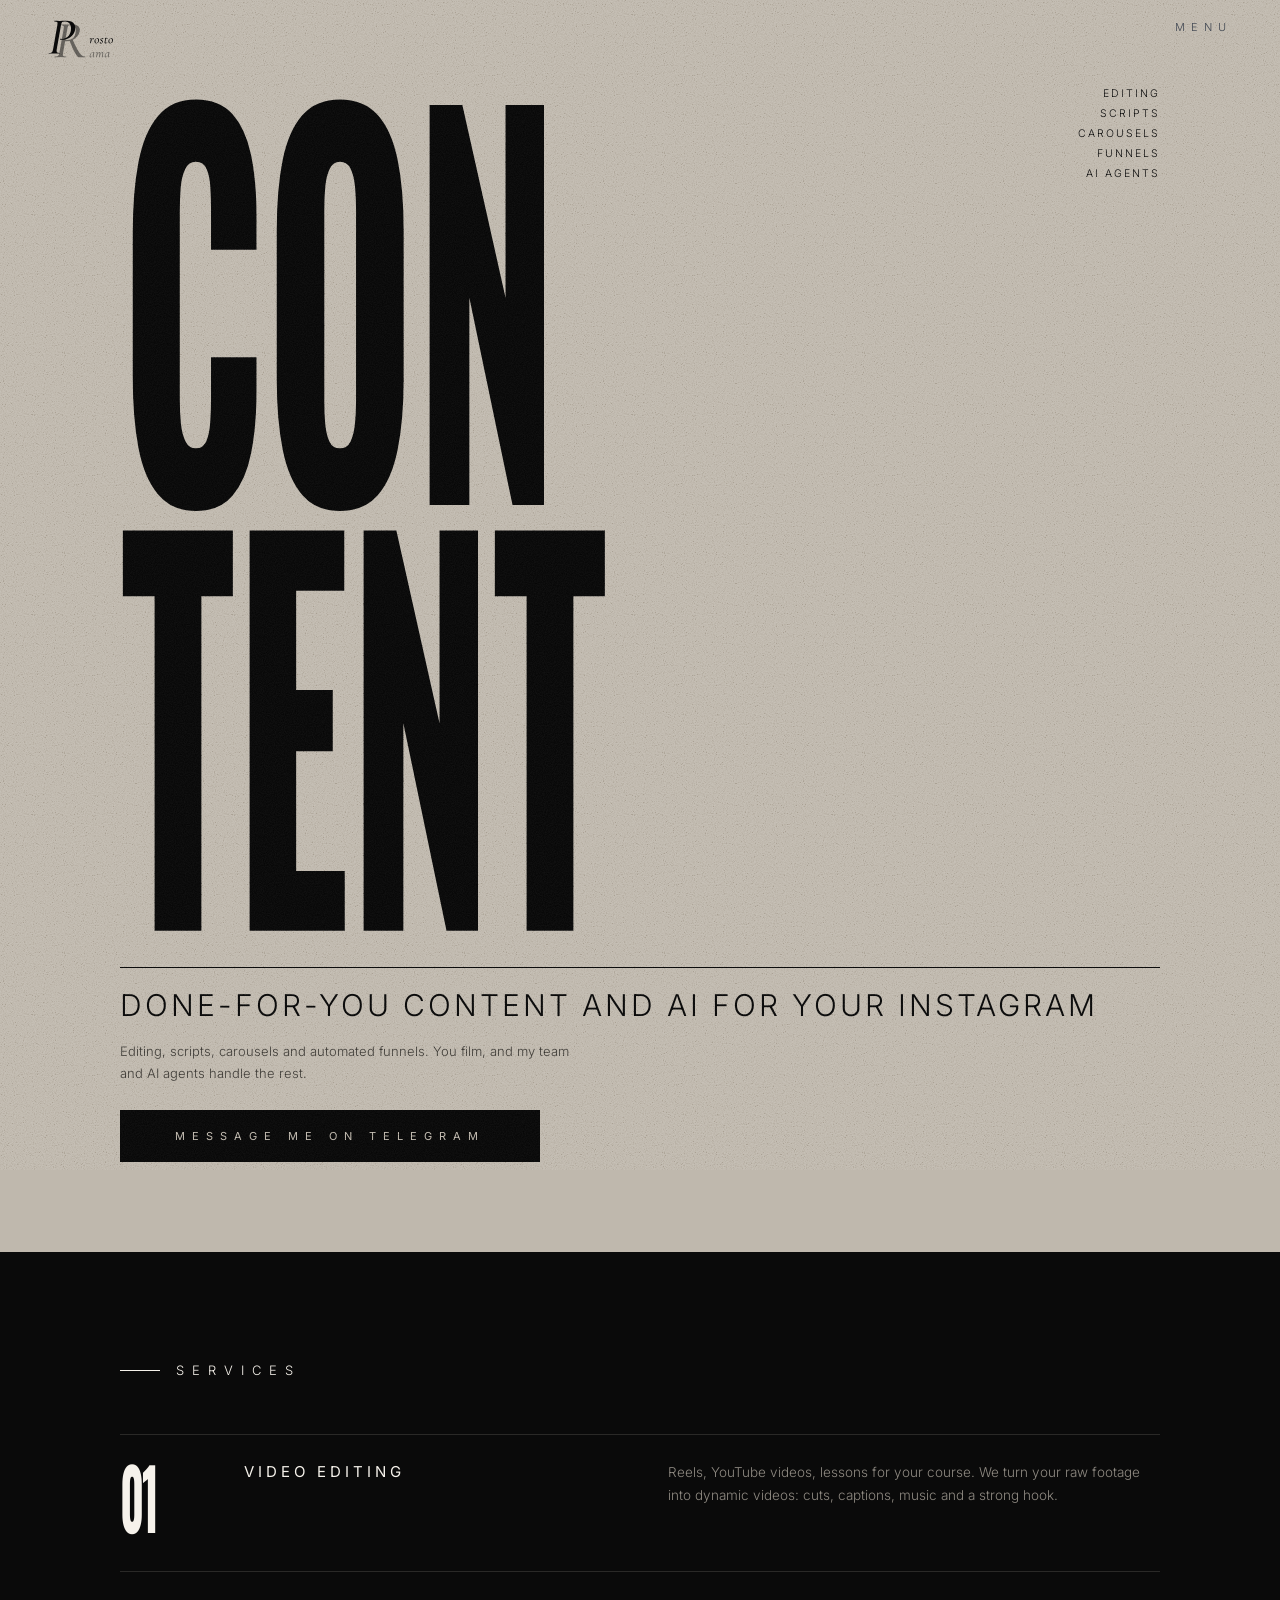
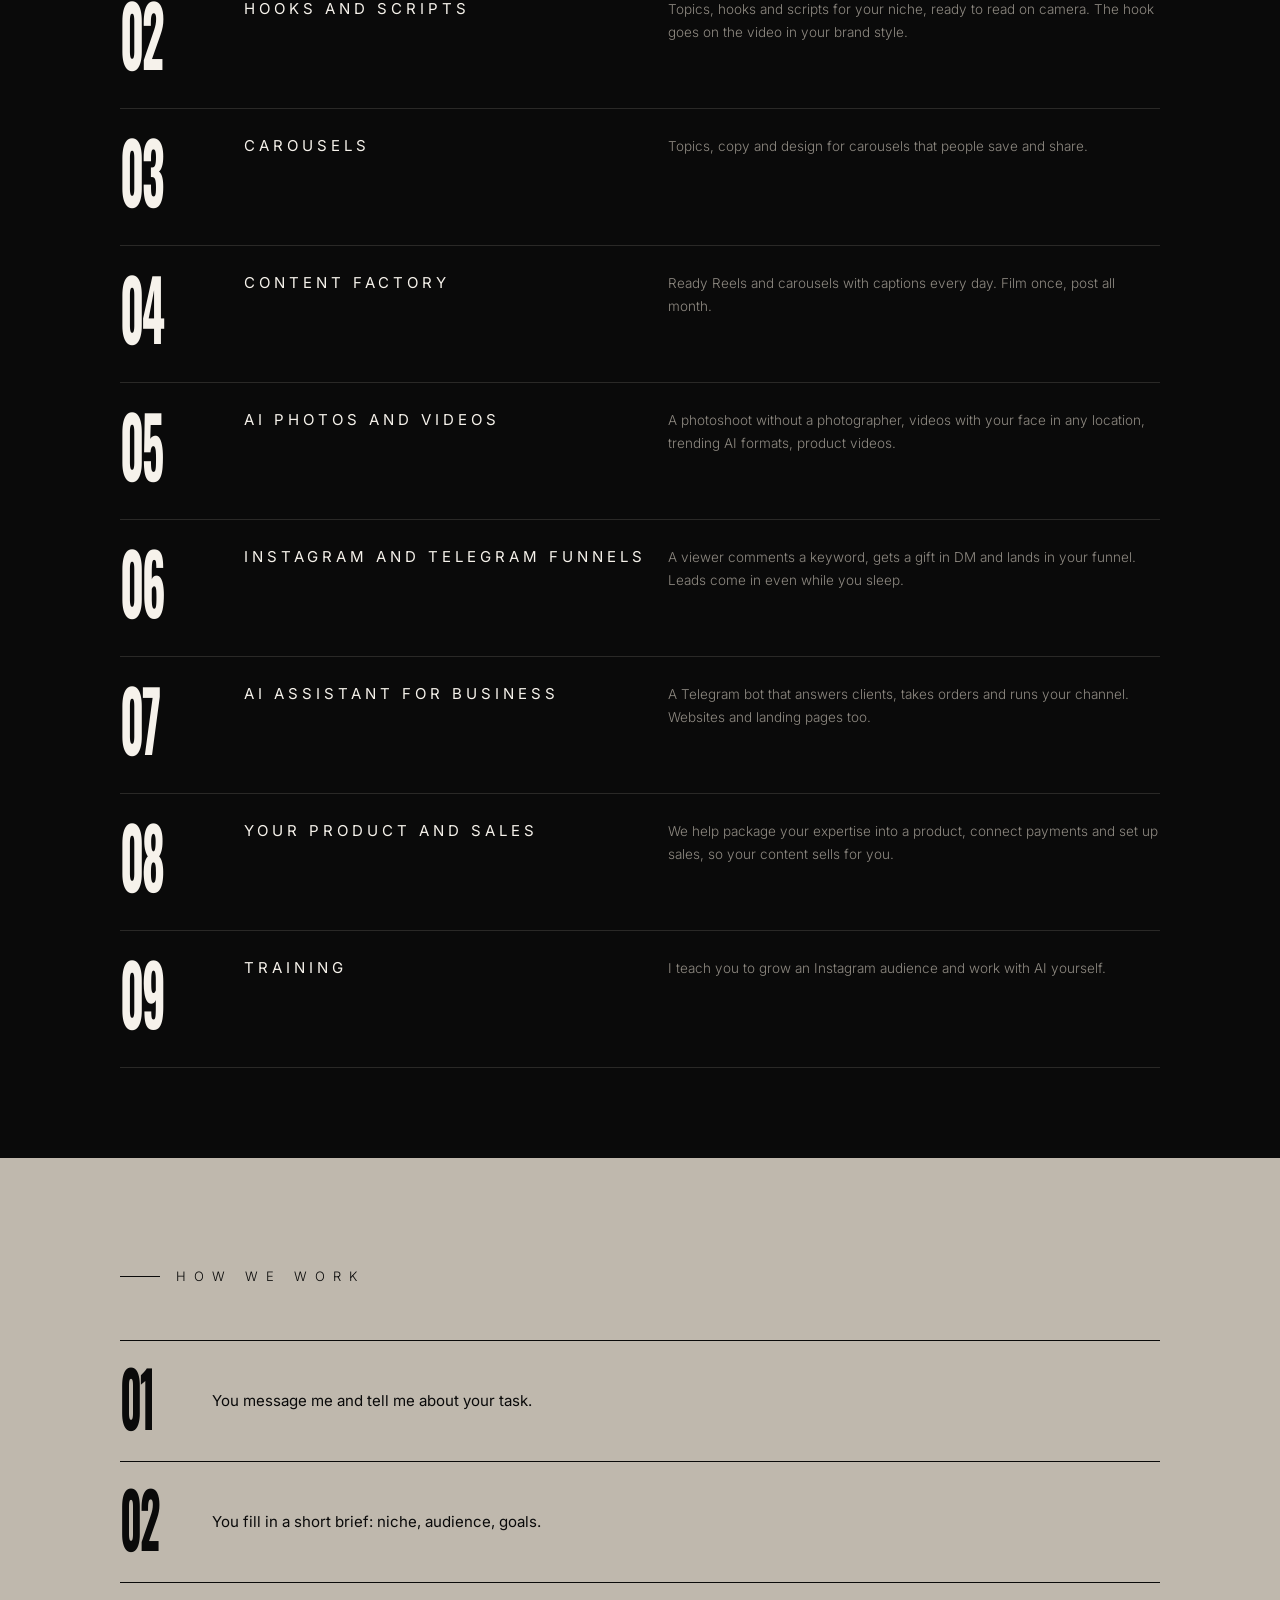
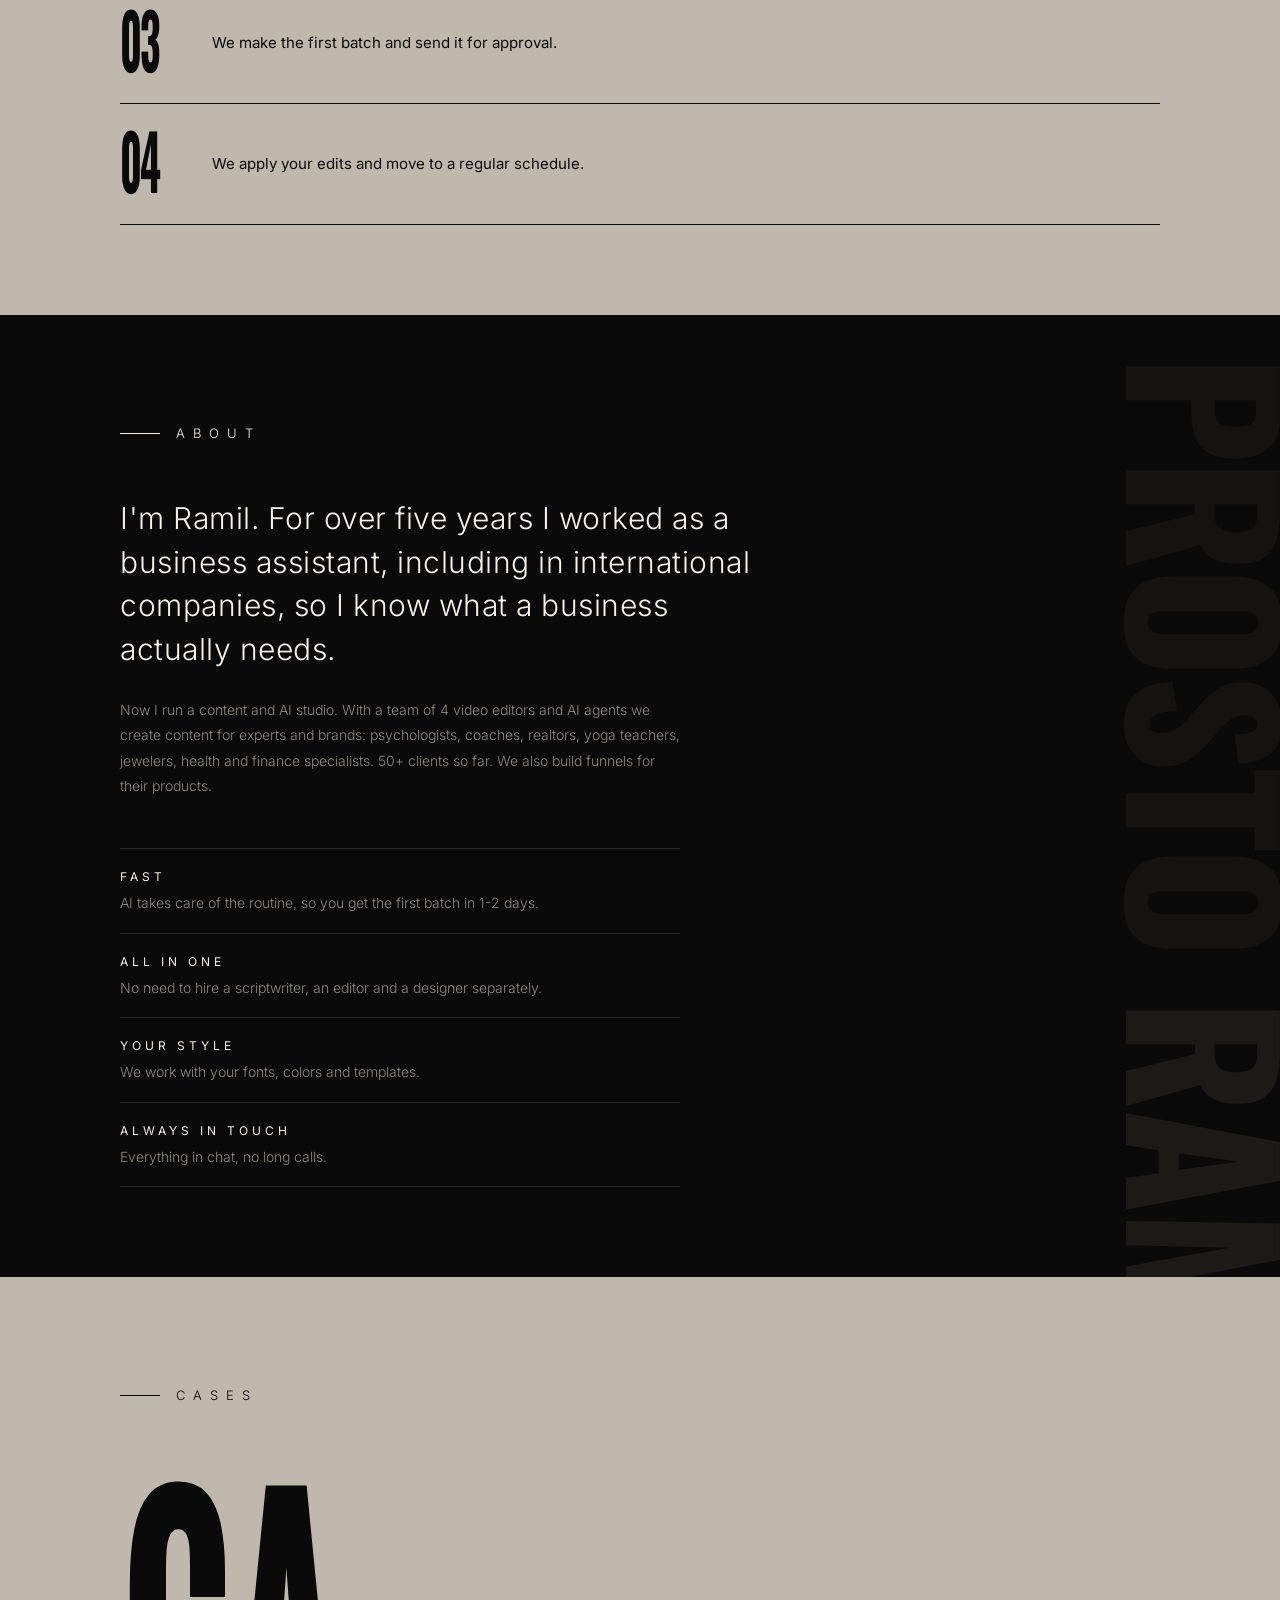
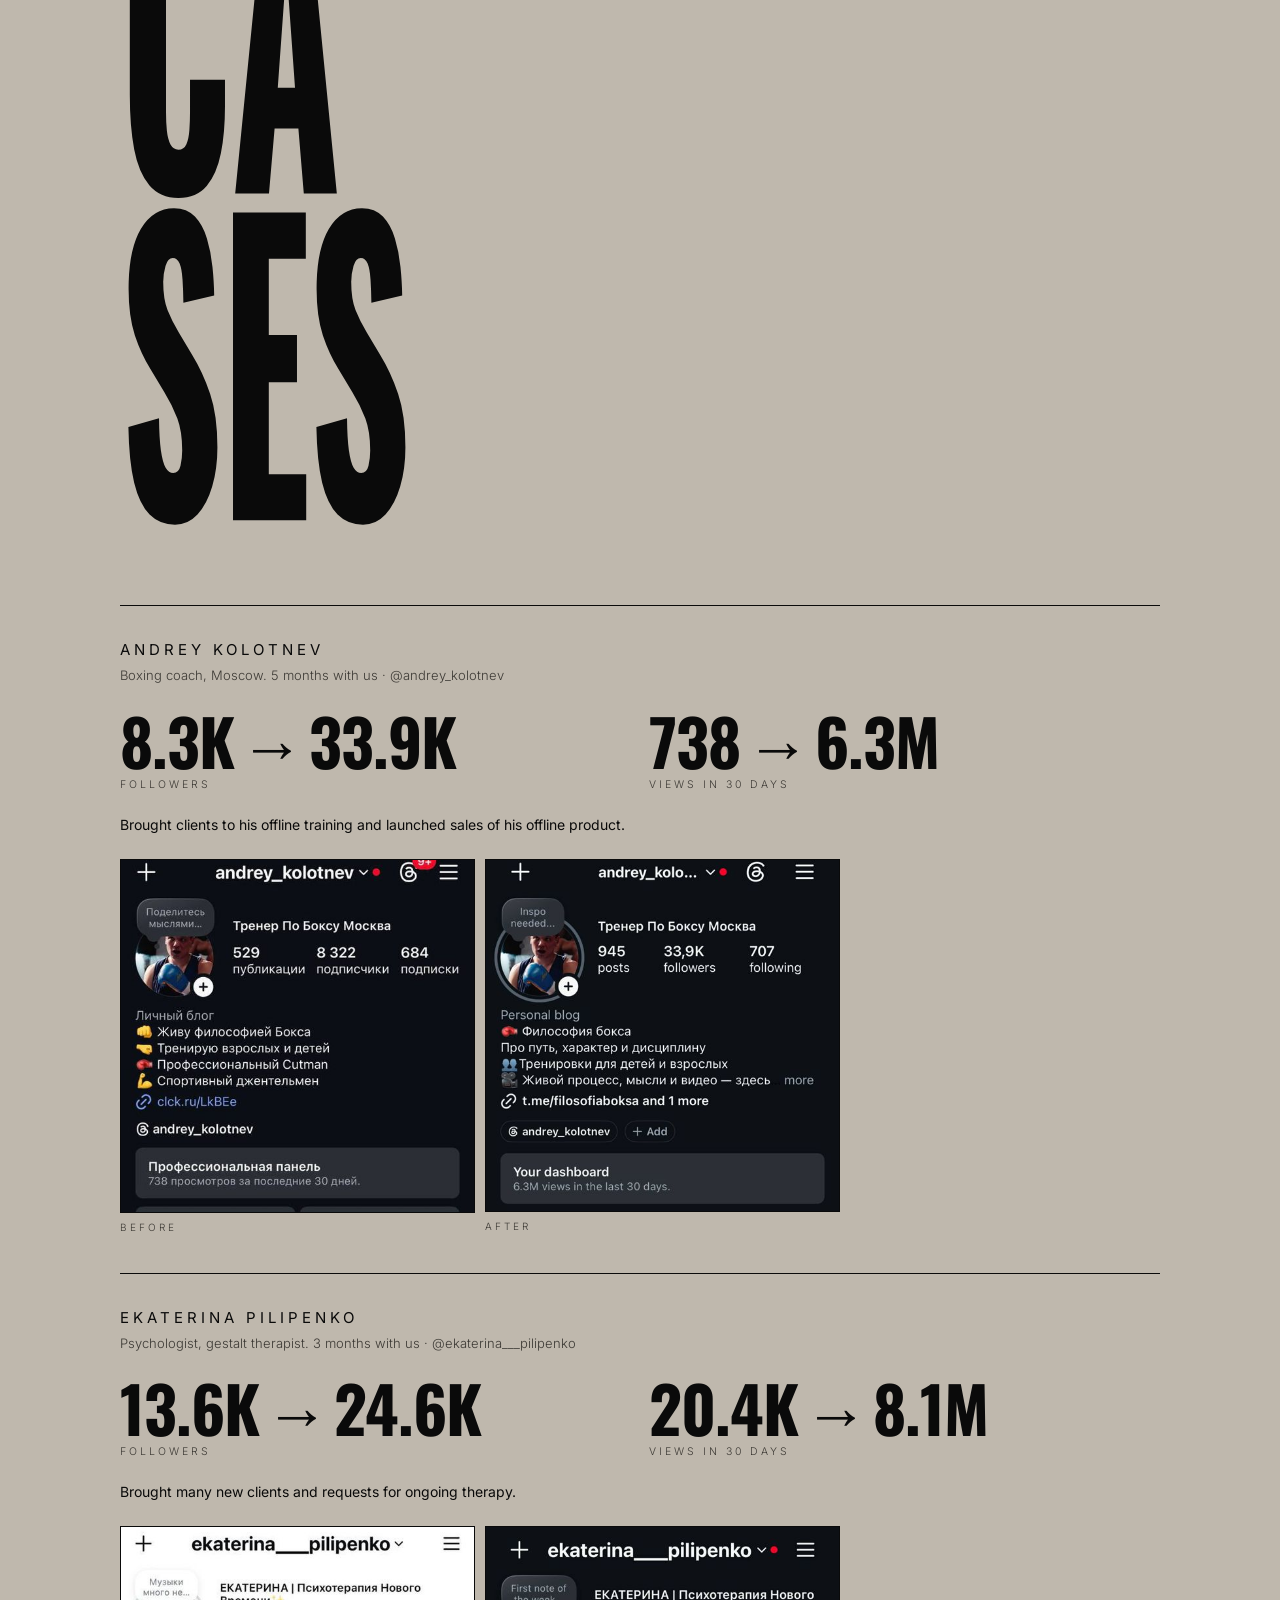
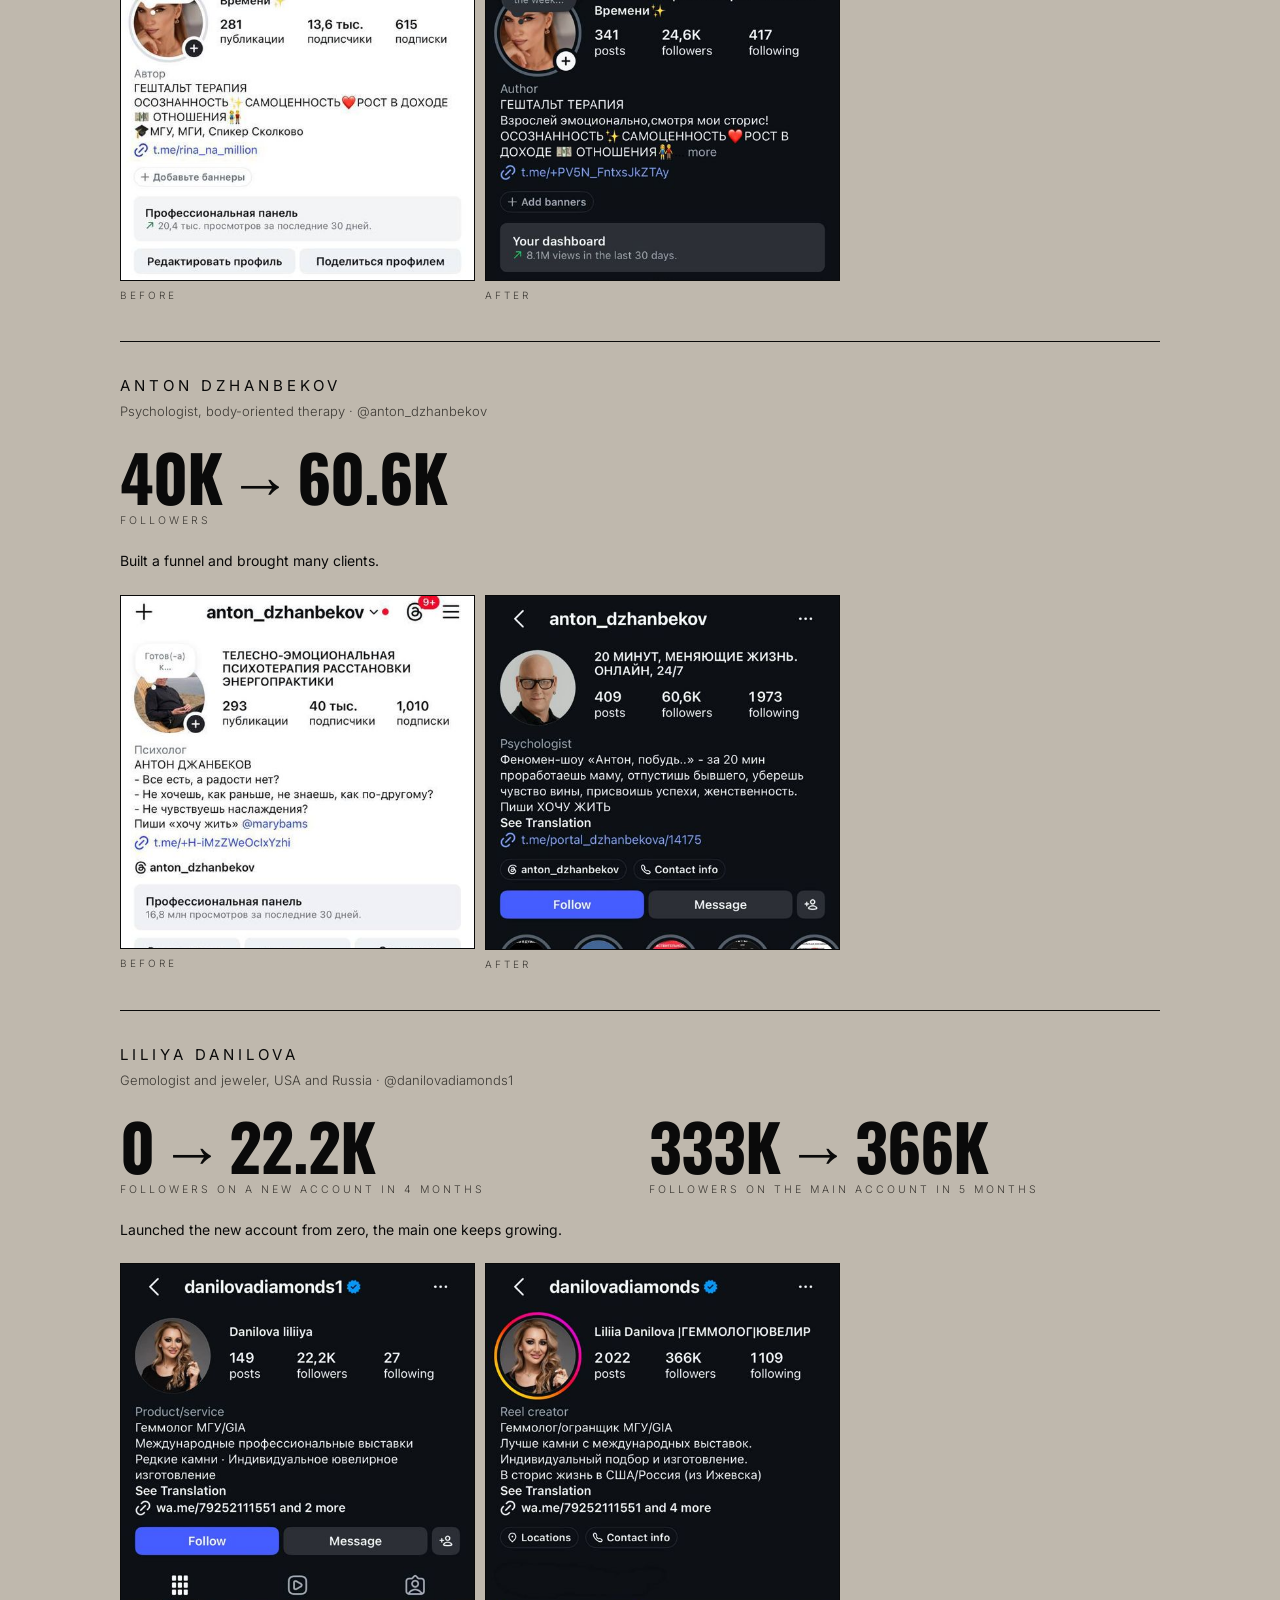
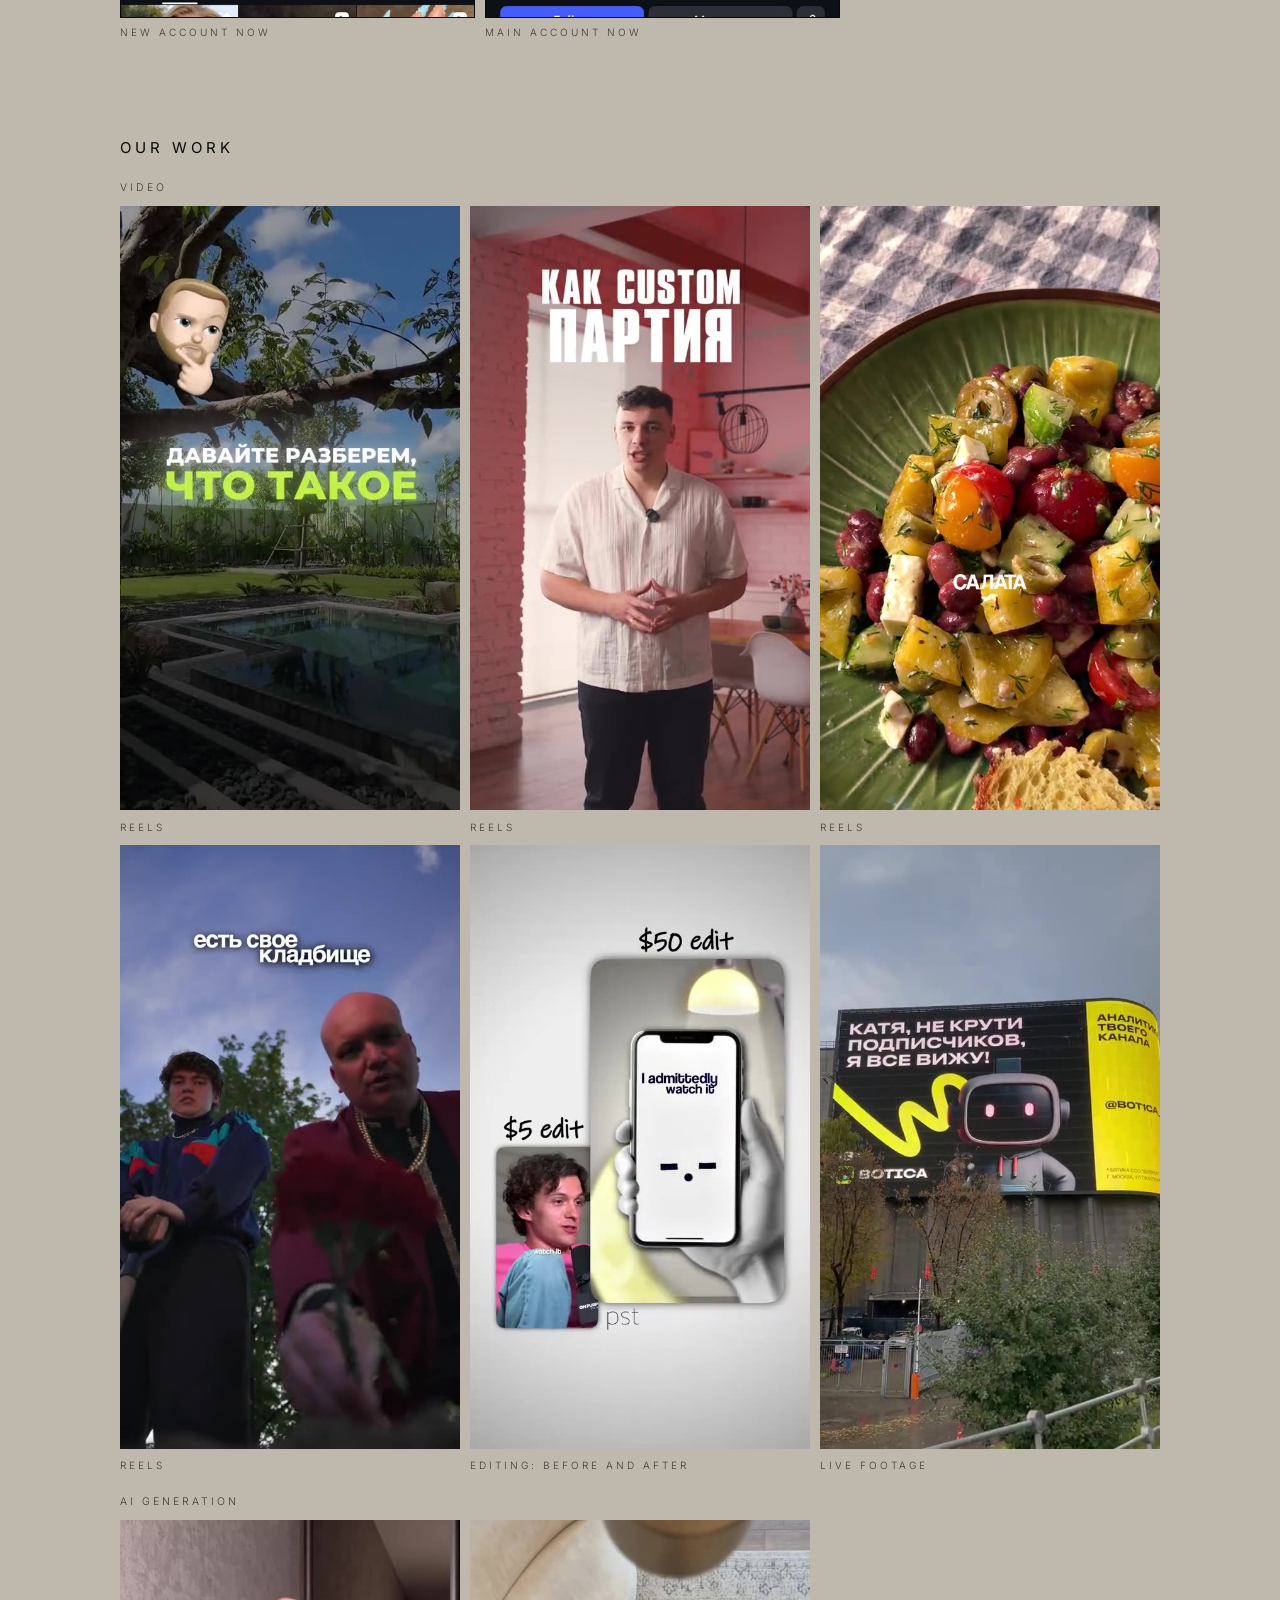
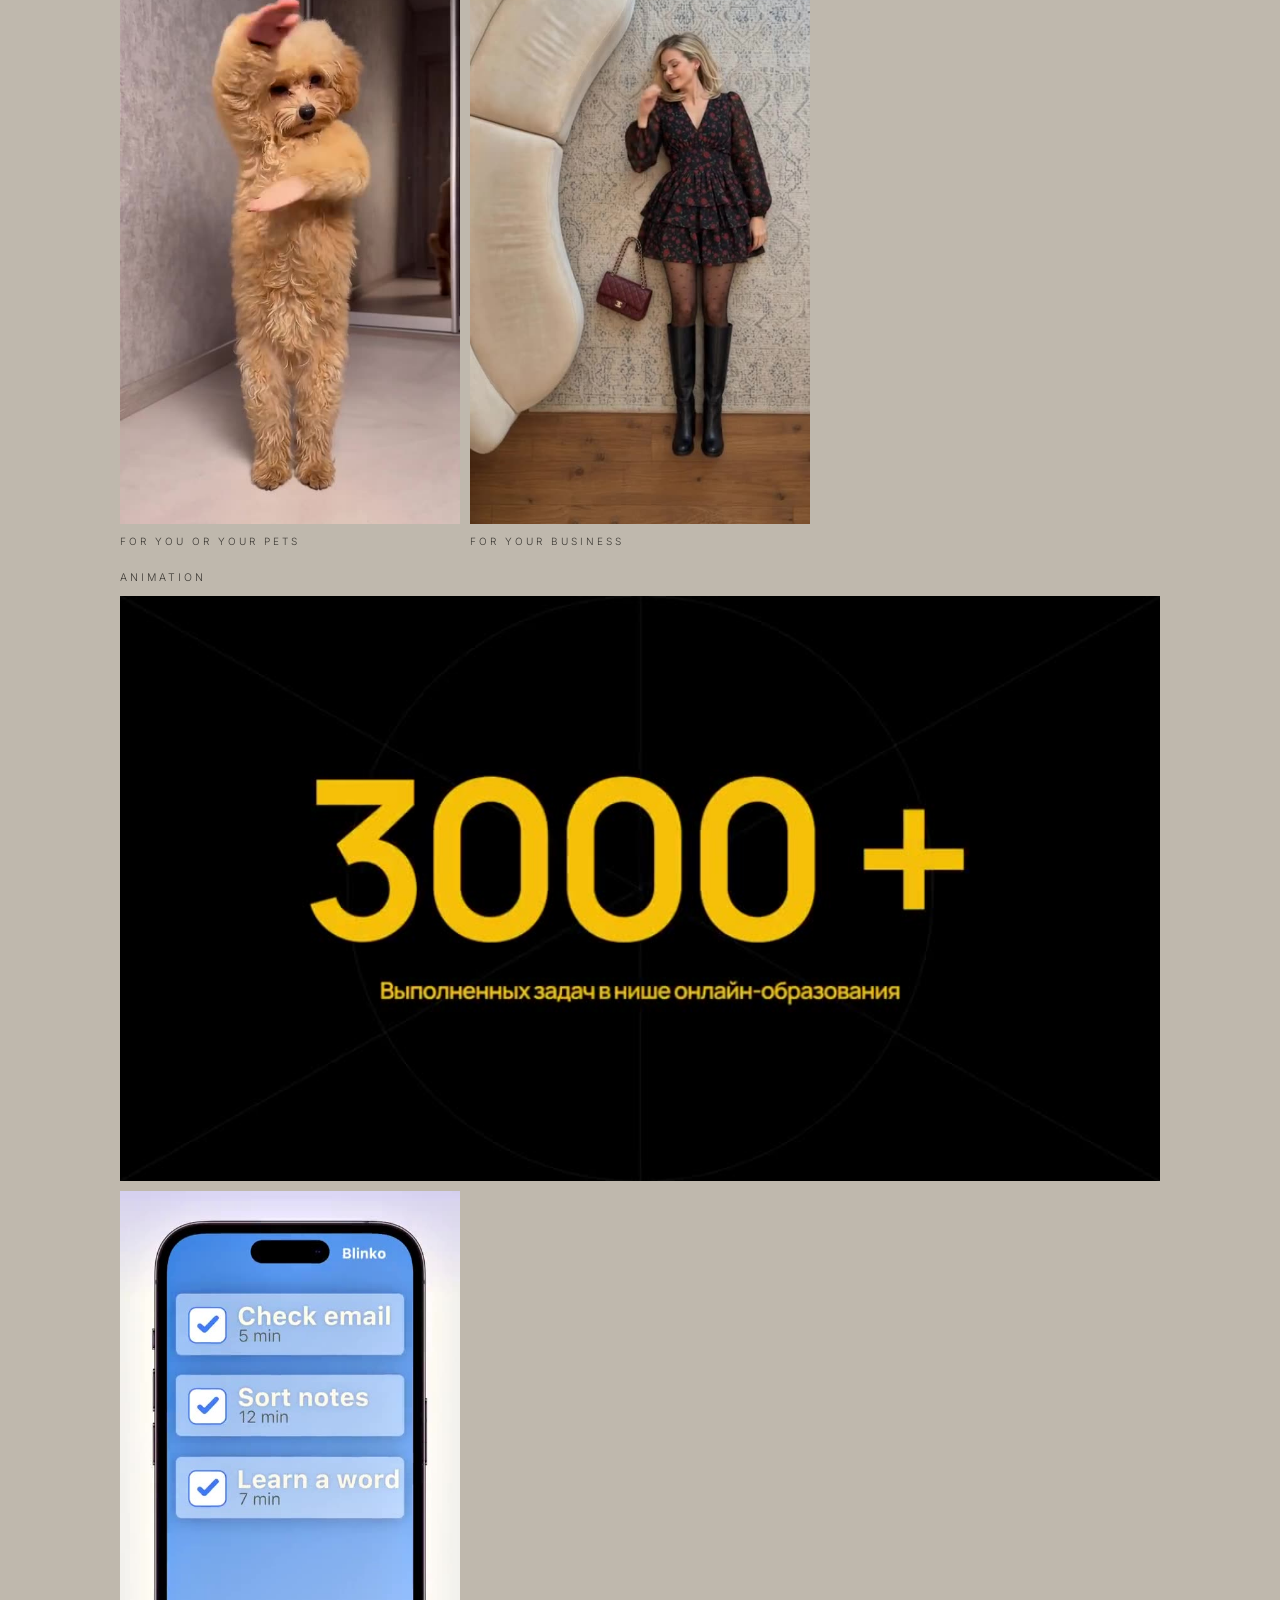
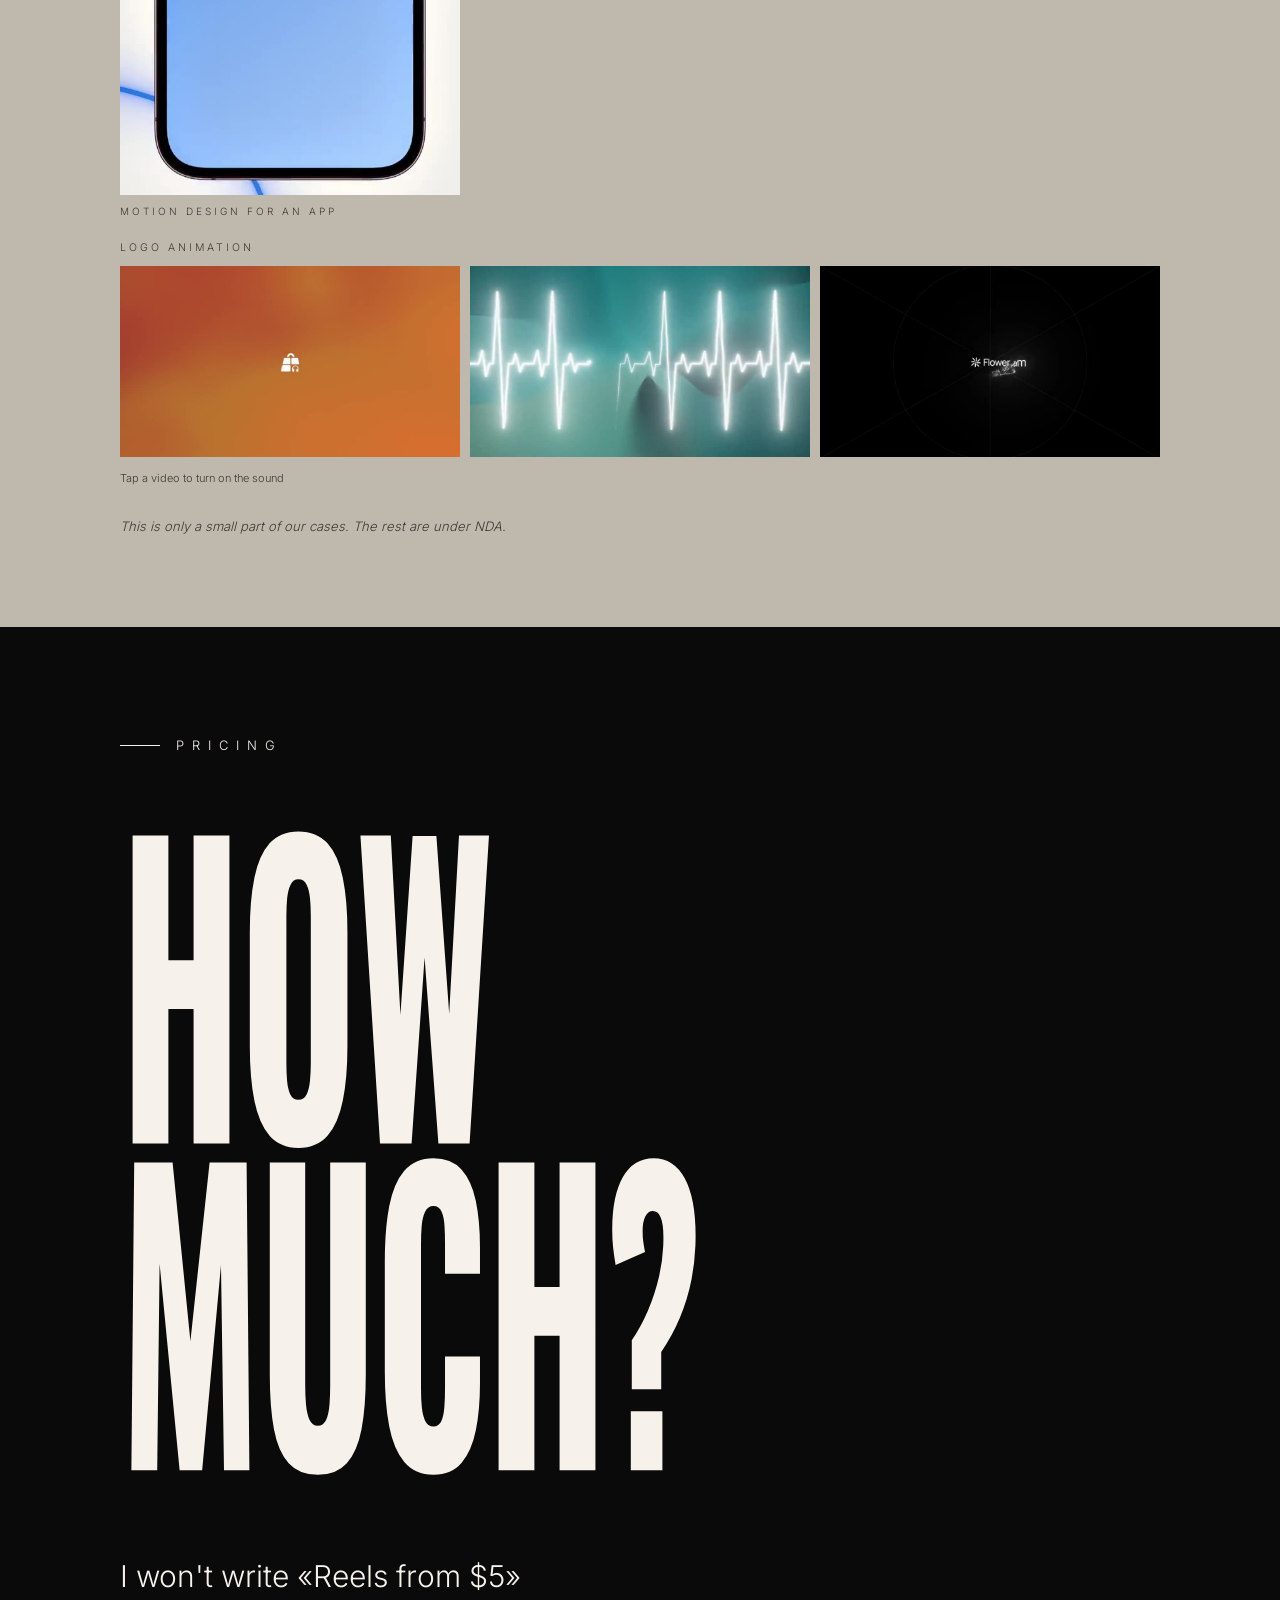
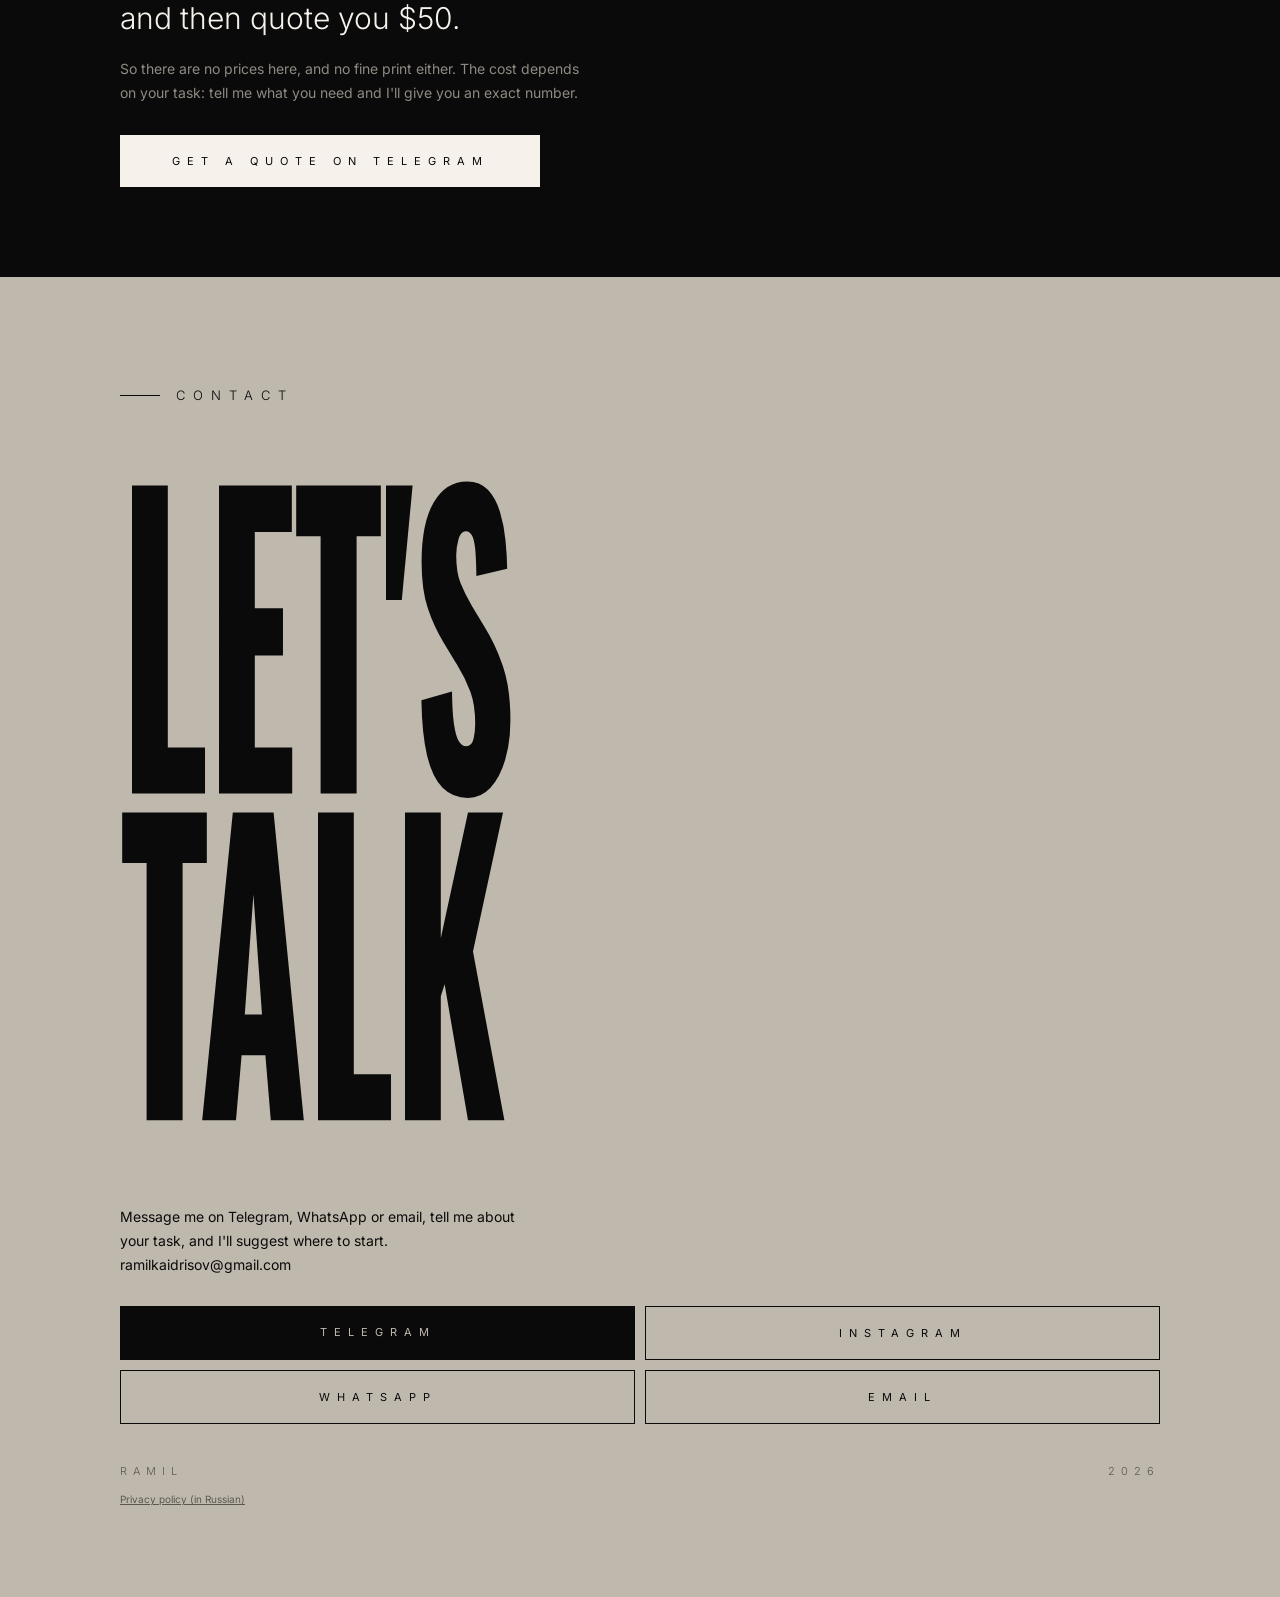
==== en/index.html @ d211e294 "Английская версия сайта /en Co-Authored-By: Claude Opus 5.5 <noreply@anthropic.com>" ====
<!doctype html>
<html lang="en">
<head>
<meta charset="utf-8">
<meta name="viewport" content="width=device-width, initial-scale=1">
<title>Ramil — content and AI for Instagram</title>
<link rel="alternate" hreflang="ru" href="https://prostorama.github.io/">
<link rel="alternate" hreflang="en" href="https://prostorama.github.io/en/">
<meta name="google-site-verification" content="ZGV5zff4u14EHbESY9PzGiMt5DJFYqwbWnJImDpUG7Y">
<meta name="description" content="Reels editing, hooks and scripts, carousels, AI photos and videos, funnels and AI assistants that answer clients and take orders. Done-for-you content for experts and brands on Instagram and Telegram.">
<meta property="og:type" content="website">
<meta property="og:url" content="https://prostorama.github.io/en/">
<meta property="og:site_name" content="prosto rama">
<meta property="og:title" content="Ramil — content and AI for Instagram">
<meta property="og:description" content="Reels editing, hooks and scripts, carousels, AI photos and videos, funnels and AI assistants that answer clients and take orders. Done-for-you content for experts and brands on Instagram and Telegram.">
<meta property="og:image" content="https://prostorama.github.io/img/og.png">
<meta property="og:image:width" content="1200">
<meta property="og:image:height" content="630">
<meta name="twitter:card" content="summary_large_image">
<link rel="icon" href="/favicon.ico" sizes="48x48">
<link rel="icon" type="image/png" sizes="192x192" href="../img/favicon-192.png">
<link rel="icon" type="image/png" sizes="96x96" href="../img/favicon-96.png">
<link rel="icon" type="image/png" sizes="32x32" href="../img/favicon-32.png">
<link rel="apple-touch-icon" href="../img/apple-touch-icon.png">
<link href="../fonts/fonts.css" rel="stylesheet">
<style>
:root{--dust:#BFB8AD;--ink:#0A0A0A;--bone:#F6F2EB;--ash:#8F8A82;--pad:22px}
*{box-sizing:border-box;margin:0;padding:0}
html{scroll-behavior:smooth}
body{font-family:Inter,sans-serif;font-weight:300;background:var(--ink);color:var(--bone);-webkit-font-smoothing:antialiased}
a{color:inherit;text-decoration:none}
/* film grain over the whole page: grey noise in soft-light keeps the average colour, so Safari's
   tinted status/address bars (sampled from the plain background) match the grained page */
body:after{content:'';position:fixed;inset:-30vh 0;pointer-events:none;z-index:50;opacity:.45;mix-blend-mode:soft-light;
  background:url("data:image/svg+xml;utf8,<svg xmlns='http://www.w3.org/2000/svg' width='200' height='200'><filter id='n'><feTurbulence type='fractalNoise' baseFrequency='.9' numOctaves='3'/><feColorMatrix values='1 0 0 0 -.2  1 0 0 0 -.2  1 0 0 0 -.2  0 0 0 0 1'/></filter><rect width='100%' height='100%' filter='url(%23n)'/></svg>")}
.cap{font-size:11px;letter-spacing:6px;text-transform:uppercase;font-weight:300}
.dust{background:var(--dust);color:var(--ink)}
.dark{background:var(--ink);color:var(--bone)}
section{position:relative;overflow:hidden;padding:110px var(--pad) 90px}
.in{max-width:1040px;margin:0 auto;position:relative}
#about .in{z-index:2}
/* media sits above the grain overlay so photos and videos stay clean */
video,.shots img{position:relative;z-index:51}
.btn{display:block;text-align:center;padding:19px;font-size:11px;letter-spacing:7px;text-transform:uppercase;font-weight:400;transition:opacity .2s}
.btn:hover{opacity:.75}
.dust .btn.solid{background:var(--ink);color:var(--dust)}
.dark .btn.line{border:1px solid var(--bone)}
.dust .btn.line{border:1px solid var(--ink)}
h2{font-weight:300;font-size:13px;letter-spacing:8px;text-transform:uppercase;margin-bottom:56px;display:flex;align-items:center;gap:16px}
h2:before{content:'';width:40px;height:1px;background:currentColor}
/* stretched condensed type, like long silhouettes */
/* scaleY stretches the word over the buttons below without moving them; let taps pass through */
.tall{pointer-events:none;font-family:Oswald;font-weight:700;text-transform:uppercase;line-height:.86;transform:scaleY(1.9);transform-origin:top left;letter-spacing:-2px}

/* header */
header{position:fixed;top:0;left:0;right:0;z-index:60;display:flex;justify-content:space-between;align-items:center;padding:20px var(--pad);mix-blend-mode:difference;color:#fff}
/* logo scrolls away with the first screen; only the menu button stays fixed */
.logo{position:absolute;top:20px;left:var(--pad);z-index:60;color:var(--ink)}
.logo svg{display:block;height:38px;width:auto}
header{justify-content:flex-end}
header button{background:none;border:0;color:inherit;font:inherit;cursor:pointer}
nav{position:fixed;inset:0;z-index:65;background:var(--ink);color:var(--bone);display:flex;flex-direction:column;justify-content:center;padding:0 var(--pad);gap:26px;opacity:0;pointer-events:none;transition:opacity .3s}
nav.open{opacity:1;pointer-events:auto}
nav a{font-family:Oswald;font-weight:200;font-size:44px;text-transform:uppercase;letter-spacing:2px}
nav .x{position:absolute;top:20px;right:var(--pad)}

/* 1 hero: dust */
#top{min-height:100svh;padding-top:70px;display:flex;flex-direction:column}
#top .in{flex:1;display:flex;flex-direction:column;width:100%}
.hero-word{--fs:clamp(118px,32vw,260px);font-size:var(--fs);height:calc(var(--fs)*3.45)}
.hero-list{position:absolute;top:14px;right:0;text-align:right;font-size:10.5px;line-height:1.9;letter-spacing:2px;text-transform:uppercase}
.hero-bottom{margin-top:auto;border-top:1px solid var(--ink);padding-top:16px}
#top h1{font-weight:300;font-size:clamp(18px,2.6vw,30px);line-height:1.4;letter-spacing:3px;text-transform:uppercase}
#top p{font-size:13px;line-height:1.7;margin:14px 0 26px;max-width:460px;color:#3d3a35}

/* 2 services: dark */
.svc{border-top:1px solid #2a2927;padding:26px 0;display:grid;grid-template-columns:78px 1fr;gap:6px 14px}
.svc:last-child{border-bottom:1px solid #2a2927}
.svc .num{font-size:44px;height:84px;color:var(--bone);grid-row:span 2}
.svc h3{font-weight:400;font-size:15px;letter-spacing:4px;text-transform:uppercase;line-height:1.4}
.svc p{font-size:13.5px;line-height:1.7;color:var(--ash)}

/* 3 how: dust */
.step{display:grid;grid-template-columns:78px 1fr;gap:14px;padding:22px 0;border-top:1px solid var(--ink)}
.step:last-child{border-bottom:1px solid var(--ink)}
.step .num{font-size:40px;height:76px}
.step p{font-size:15px;line-height:1.6;font-weight:400;align-self:center}

/* 4 about: dark with vertical name */
.vname{position:absolute;top:40px;bottom:-20px;right:-6px;writing-mode:vertical-rl;font-family:Archivo,Oswald;font-weight:700;font-size:190px;line-height:.78;color:#141312;letter-spacing:-4px;z-index:1;user-select:none;white-space:nowrap}
.vname span{color:#1C1A17}
#about .lead{font-size:clamp(20px,3vw,30px);line-height:1.45;font-weight:300;letter-spacing:.5px;max-width:640px;margin-right:90px}
#about .txt{font-size:14px;line-height:1.8;color:var(--ash);margin:26px 90px 0 0;max-width:560px}
.why{margin:50px 90px 0 0;max-width:560px}
.why div{padding:18px 0;border-top:1px solid #2a2927;font-size:14px;line-height:1.6;color:var(--ash)}
.why div:last-child{border-bottom:1px solid #2a2927}
.why b{display:block;font-weight:400;color:var(--bone);letter-spacing:4px;text-transform:uppercase;font-size:12px;margin-bottom:6px}

/* cases: dust */
.k-word{--fs:clamp(84px,24vw,200px);font-size:var(--fs);height:calc(var(--fs)*3.45);margin-bottom:56px}
.case{border-top:1px solid var(--ink);padding:34px 0 40px}
.case:last-child{border-bottom:1px solid var(--ink)}
.case h3{font-weight:400;font-size:15px;letter-spacing:4px;text-transform:uppercase}
.case .niche{font-size:13px;color:#3d3a35;margin:6px 0 22px;line-height:1.6}
.stats{display:grid;gap:18px;margin-bottom:22px}
.stat .big{font-family:Oswald;font-weight:700;white-space:nowrap;font-size:clamp(30px,8.6vw,64px);line-height:1;letter-spacing:-1px;text-transform:uppercase}
.stat .big i{font-style:normal;font-weight:200;margin:0 6px}
.stat .lab{font-size:10.5px;letter-spacing:3px;text-transform:uppercase;margin-top:6px;color:#3d3a35}
.res{font-size:14px;line-height:1.7;font-weight:400;margin-bottom:22px;max-width:560px}
.shots{display:grid;grid-template-columns:1fr 1fr;gap:10px}
.shots figure{margin:0;min-width:0}
.shots img{width:100%;display:block;border:1px solid var(--ink)}
.shots figcaption{font-size:10px;letter-spacing:3px;text-transform:uppercase;margin-top:8px;color:#3d3a35}
.works{margin-top:60px}
.w-h{font-weight:400;font-size:15px;letter-spacing:4px;text-transform:uppercase;margin-bottom:24px}
.w-cap{font-size:10.5px;letter-spacing:3px;text-transform:uppercase;color:#3d3a35;margin:22px 0 12px}
.reel-row{display:grid;grid-template-columns:1fr 1fr;gap:10px}
.reel-row figure{margin:0;min-width:0}
.reel-row video{width:100%;aspect-ratio:9/16;object-fit:cover;display:block;background:#000;cursor:pointer}
.reel-row figcaption{font-size:10px;letter-spacing:3px;line-height:1.6;text-transform:uppercase;margin-top:8px;color:#3d3a35}
.anim video{width:100%;aspect-ratio:16/9;object-fit:cover;display:block;background:#000;cursor:pointer}
.logo-row{display:grid;gap:10px}
.logo-row video{width:100%;aspect-ratio:16/9;object-fit:cover;display:block;background:#000}
.w-tip{font-size:11px;color:#3d3a35;margin-top:14px}
@media (min-width:860px){.logo-row{grid-template-columns:repeat(3,1fr)}.reel-row{grid-template-columns:repeat(3,1fr)}}
.k-note{font-size:13px;line-height:1.7;margin-top:30px;max-width:520px;color:#3d3a35;font-style:italic}
#prices.dark .p-txt{color:var(--ash)}
@media (min-width:860px){.stats{grid-template-columns:1fr 1fr}.shots{max-width:720px}}

/* 5 prices: dust */
.p-word{--fs:clamp(84px,24vw,200px);font-size:var(--fs);height:calc(var(--fs)*3.45);margin-bottom:56px}
#prices .p-lead{font-size:clamp(20px,3vw,30px);line-height:1.4;font-weight:300;max-width:640px}
#prices .p-txt{font-size:14px;line-height:1.7;max-width:460px;margin:18px 0 30px;font-weight:400;color:#3d3a35}
#prices .btn{max-width:420px}
.dark .btn.solid{background:var(--bone);color:var(--ink)}

/* 6 contacts: dust */
#contact{min-height:90svh;display:flex;flex-direction:column}
#contact .in{flex:1;display:flex;flex-direction:column;width:100%}
.c-word{--fs:clamp(84px,24vw,200px);font-size:var(--fs);height:calc(var(--fs)*3.45);margin-bottom:56px}
#contact p{font-size:14px;line-height:1.7;max-width:420px;margin:0 0 30px;font-weight:400}
.c-btns{display:grid;gap:10px;margin-top:auto}
footer{display:flex;justify-content:space-between;margin-top:40px;color:#5b5750}
#contact .meta-note{font-size:10px;line-height:1.5;color:#5b5750;margin:14px 0 0;max-width:none}
#contact .meta-note a{text-decoration:underline;color:inherit}

@media (min-width:860px){
  :root{--pad:48px}
  .svc{grid-template-columns:110px 1fr 1.2fr}.svc .num{grid-row:auto}
  .c-btns{grid-template-columns:1fr 1fr}
  #top .btn{max-width:420px}
}
</style>
</head>
<body>

<a href="#top" class="logo" aria-label="prosto rama"><svg xmlns="http://www.w3.org/2000/svg" aria-hidden="true" viewBox="-0.2 -108.8 212.6 123.2"><path d="M21.46 11.9Q20.78 11.9 20.78 10.88Q20.78 9.86 21.46 9.86Q26.86 9.86 29.86 8.97Q32.86 8.08 34.36 5.53Q35.86 2.98 36.71 -1.87L50.57 -80.58Q51.5 -85.51 51.07 -87.97Q50.63 -90.44 48.19 -91.38Q45.75 -92.31 40.33 -92.31Q39.65 -92.31 39.65 -93.33Q39.65 -94.35 40.33 -94.35Q44.06 -94.35 48.79 -94.09Q53.52 -93.84 58.68 -93.84Q62.59 -93.84 68.03 -94.35Q73.47 -94.86 76.87 -94.86Q91.99 -94.86 98.26 -88.91Q104.52 -82.96 102.39 -71.57Q100.69 -62.27 94.37 -55.13Q88.04 -47.99 78.94 -43.98Q69.84 -39.97 59.8 -39.97Q58.65 -39.97 56.78 -40.1Q54.92 -40.23 54.11 -40.4L54.76 -45.02Q56.53 -44.6 58.94 -44.39Q61.35 -44.18 63.1 -44.18Q74.72 -44.18 80.76 -49.39Q86.8 -54.6 89.05 -66.71Q90.95 -76.22 89.27 -81.78Q87.59 -87.34 83.54 -89.69Q79.48 -92.04 73.94 -92.04Q70.2 -92.04 68.1 -91.48Q65.99 -90.92 64.78 -88.49Q63.56 -86.05 62.54 -80.24L48.6 -1.87Q47.75 2.98 48.09 5.53Q48.43 8.08 50.89 8.97Q53.34 9.86 58.58 9.86Q59.26 9.86 59.26 10.88Q59.26 11.9 58.75 11.9Q54.86 11.9 50.29 11.73Q45.73 11.56 40.23 11.56Q35.09 11.56 30.14 11.73Q25.19 11.9 21.46 11.9ZM99.24 11.9Q96.75 11.9 92.32 5.81Q87.9 -0.29 82.01 -12.5Q76.13 -24.71 69.24 -42.84L79.18 -46.31Q88.35 -25.36 95.14 -13.05Q101.94 -0.74 107.82 4.56Q113.7 9.86 119.86 9.86Q120.46 9.86 120.46 10.88Q120.46 11.9 119.86 11.9Q111.73 11.9 106.73 11.9Q101.74 11.9 99.24 11.9Z" fill="currentColor" opacity=".5"/><path d="M2.27 0Q1.84 0 1.84 -1.02Q1.84 -2.04 2.27 -2.04Q7.33 -2.04 10.07 -2.89Q12.82 -3.74 14.15 -6.29Q15.48 -8.84 16.33 -13.77L30.17 -92.48Q31.53 -99.87 29.78 -102.04Q28.02 -104.21 20.54 -104.21Q20.12 -104.21 20.12 -105.23Q20.12 -106.25 20.54 -106.25Q24.09 -106.25 28.48 -106Q32.88 -105.74 37.94 -105.74Q41.62 -105.74 47.29 -106.25Q52.96 -106.76 58.72 -106.76Q68.14 -106.76 75.36 -103.58Q82.58 -100.39 86.18 -93.81Q89.78 -87.23 87.81 -77.01Q86.28 -68.43 81.74 -62.27Q77.2 -56.1 71.08 -52.19Q64.96 -48.28 58.33 -46.41Q51.7 -44.54 45.92 -44.54Q43.95 -44.54 42.3 -44.71Q40.65 -44.88 38.95 -45.39Q38.51 -45.56 38.85 -46.93Q39.19 -48.31 39.78 -48.14Q41.06 -47.8 42.34 -47.63Q43.61 -47.46 44.8 -47.46Q50.99 -47.46 57.04 -50.23Q63.08 -53.01 67.71 -58.76Q72.33 -64.51 73.88 -73.61Q75.6 -83.32 73.28 -90.05Q70.96 -96.78 66.09 -100.36Q61.23 -103.94 55.21 -103.94Q50.61 -103.94 48.1 -103.23Q45.59 -102.52 44.3 -100.04Q43.01 -97.57 41.9 -92.14L28.13 -13.77Q26.94 -6.46 28.69 -4.25Q30.45 -2.04 37.86 -2.04Q38.28 -2.04 38.28 -1.02Q38.28 0 37.86 0Q34.31 0 29.66 -0.17Q25.01 -0.34 19.68 -0.34Q14.78 -0.34 10.26 -0.17Q5.73 0 2.27 0Z" fill="currentColor"/><path d="M138.84 -33.83 138.42 -33.87Q138.79 -35.86 139.39 -38.09Q139.98 -40.32 140.73 -42.44Q141.49 -44.56 142.37 -46.28Q143.25 -48 144.2 -49.02Q145.16 -50.05 146.14 -50.05Q146.75 -50.05 147.36 -49.73Q147.97 -49.41 148.35 -48.86Q148.73 -48.32 148.6 -47.68Q148.51 -47.13 148.11 -46.74Q147.71 -46.35 147.1 -46.35Q146.47 -46.35 146.11 -46.69Q145.75 -47.02 145.47 -47.36Q145.19 -47.7 144.75 -47.7Q144.19 -47.7 143.53 -46.74Q142.86 -45.78 142.14 -44.22Q141.43 -42.65 140.78 -40.8Q140.13 -38.94 139.62 -37.1Q139.11 -35.26 138.84 -33.83ZM137.2 -33.12Q136.54 -33.12 136.33 -33.21Q136.12 -33.29 136.12 -33.41Q136.12 -33.56 136.36 -34.56Q136.6 -35.57 136.77 -36.57L138.26 -44.83Q138.52 -46.21 138.46 -46.94Q138.39 -47.67 138.13 -47.97Q137.88 -48.27 137.52 -48.27Q137 -48.27 136.34 -47.8Q135.69 -47.34 135.03 -46.68Q134.91 -46.56 134.74 -46.73Q134.57 -46.89 134.69 -47.04Q136.02 -48.59 137.16 -49.32Q138.3 -50.05 139.4 -50.05Q140.21 -50.05 140.64 -49.58Q141.07 -49.12 141.14 -48.03Q141.21 -46.94 140.86 -45.05L138.84 -33.83Q138.74 -33.12 137.2 -33.12Z M155.91 -32.87Q153.81 -32.87 152.49 -34.06Q151.17 -35.24 150.72 -37.21Q150.26 -39.19 150.7 -41.57Q151.19 -44.06 152.49 -46.01Q153.8 -47.96 155.68 -49.09Q157.55 -50.22 159.69 -50.22Q161.92 -50.22 163.26 -49.04Q164.6 -47.86 165.04 -45.9Q165.48 -43.93 165 -41.57Q164.48 -38.85 163.04 -36.88Q161.61 -34.92 159.72 -33.9Q157.84 -32.87 155.91 -32.87ZM157.36 -33.92Q158.98 -33.92 160.28 -35.46Q161.58 -37 162.07 -39.72Q162.38 -41.38 162.31 -43.04Q162.24 -44.71 161.79 -46.11Q161.33 -47.51 160.48 -48.36Q159.64 -49.21 158.39 -49.21Q156.82 -49.21 155.5 -47.69Q154.18 -46.17 153.64 -43.37Q153.3 -41.67 153.39 -39.99Q153.48 -38.32 153.95 -36.94Q154.42 -35.57 155.29 -34.75Q156.16 -33.92 157.36 -33.92Z M171.56 -33Q169.88 -33 168.66 -33.8Q167.44 -34.6 167.6 -35.74Q167.71 -36.4 168.14 -36.74Q168.57 -37.07 169.08 -37.07Q169.71 -37.07 170.04 -36.62Q170.38 -36.16 170.7 -35.58Q171.02 -35 171.55 -34.54Q172.07 -34.08 173.07 -34.08Q174.08 -34.08 174.66 -34.65Q175.24 -35.22 175.38 -36.36Q175.58 -37.68 175 -38.63Q174.43 -39.57 173.47 -40.34Q172.52 -41.1 171.6 -41.89Q170.68 -42.67 170.15 -43.64Q169.61 -44.6 169.87 -45.94Q170.1 -47.16 170.95 -48.1Q171.8 -49.04 173.04 -49.57Q174.28 -50.09 175.66 -50.09Q177.31 -50.09 178.35 -49.47Q179.4 -48.84 179.27 -47.87Q179.17 -47.19 178.71 -46.87Q178.24 -46.54 177.8 -46.54Q177.06 -46.54 176.7 -46.92Q176.34 -47.31 176.06 -47.81Q175.79 -48.32 175.36 -48.7Q174.94 -49.08 174.04 -49.08Q173.26 -49.08 172.73 -48.67Q172.2 -48.26 172.09 -47.52Q171.88 -46.3 172.45 -45.38Q173.03 -44.45 173.98 -43.66Q174.93 -42.87 175.86 -42.05Q176.79 -41.22 177.34 -40.21Q177.9 -39.2 177.67 -37.86Q177.48 -36.69 176.63 -35.56Q175.78 -34.43 174.48 -33.72Q173.18 -33 171.56 -33Z M186.24 -32.96Q185.37 -32.96 184.59 -33.28Q183.81 -33.6 183.44 -34.44Q183.06 -35.28 183.33 -36.81L185.08 -46.31Q185.36 -47.81 185.12 -48.2Q184.88 -48.58 183.66 -48.58Q183.49 -48.58 183.52 -48.87Q183.55 -49.16 183.68 -49.16Q185.33 -49.16 186.45 -50.16Q187.56 -51.15 188.04 -52.54Q188.08 -52.68 188.45 -52.65Q188.81 -52.62 188.77 -52.48L186.17 -37.91Q185.87 -36.28 186.35 -35.52Q186.83 -34.76 188.13 -34.76Q189.25 -34.76 190.18 -35.26Q191.11 -35.77 192.03 -36.54Q192.12 -36.63 192.29 -36.46Q192.47 -36.29 192.37 -36.19Q190.46 -34.46 189.01 -33.71Q187.57 -32.96 186.24 -32.96ZM192.39 -47.75Q192.3 -47.75 191.49 -47.87Q190.68 -47.98 189.57 -48.1Q188.45 -48.21 187.37 -48.21L187.45 -49.27Q188.63 -49.27 189.87 -49.35Q191.12 -49.43 192.12 -49.51Q193.11 -49.58 193.46 -49.58Q193.65 -49.58 193.72 -49.46Q193.8 -49.34 193.75 -49.17Q193.69 -48.83 193.26 -48.29Q192.83 -47.75 192.39 -47.75Z M201.08 -32.87Q198.98 -32.87 197.66 -34.06Q196.34 -35.24 195.88 -37.21Q195.43 -39.19 195.87 -41.57Q196.35 -44.06 197.66 -46.01Q198.97 -47.96 200.85 -49.09Q202.72 -50.22 204.85 -50.22Q207.09 -50.22 208.43 -49.04Q209.77 -47.86 210.21 -45.9Q210.65 -43.93 210.17 -41.57Q209.64 -38.85 208.21 -36.88Q206.78 -34.92 204.89 -33.9Q203.01 -32.87 201.08 -32.87ZM202.53 -33.92Q204.15 -33.92 205.45 -35.46Q206.75 -37 207.23 -39.72Q207.55 -41.38 207.48 -43.04Q207.41 -44.71 206.95 -46.11Q206.49 -47.51 205.65 -48.36Q204.8 -49.21 203.56 -49.21Q201.99 -49.21 200.67 -47.69Q199.35 -46.17 198.81 -43.37Q198.47 -41.67 198.56 -39.99Q198.65 -38.32 199.12 -36.94Q199.59 -35.57 200.46 -34.75Q201.33 -33.92 202.53 -33.92Z" fill="currentColor"/><path d="M137.32 12.45Q135.93 12.45 135.19 11.43Q134.44 10.41 134.75 8.08Q135.07 5.84 136.2 3.57Q137.33 1.3 138.96 -0.61Q140.59 -2.53 142.43 -3.7Q144.28 -4.86 145.97 -4.86Q146.76 -4.86 147.55 -4.57Q148.34 -4.27 148.91 -3.62Q149.48 -2.96 149.57 -1.89L147.56 -3.09Q148.13 -3.18 148.85 -3.78Q149.57 -4.38 149.89 -5.19Q149.97 -5.32 150.2 -5.26Q150.43 -5.2 150.39 -5.11L147.95 8.16Q147.55 10.46 148.53 10.46Q149 10.46 149.68 9.97Q150.36 9.48 151.17 8.67Q151.29 8.54 151.46 8.71Q151.63 8.88 151.5 9Q150.16 10.56 149.02 11.42Q147.89 12.28 146.8 12.28Q145.66 12.28 145.32 11.34Q144.98 10.4 145.36 8.16L146.38 2.28L147.15 1.57Q145.98 4.83 144.33 7.29Q142.67 9.75 140.86 11.1Q139.04 12.45 137.32 12.45ZM139.2 10.07Q140.32 10.07 141.5 9.19Q142.68 8.32 143.75 6.89Q144.82 5.47 145.6 3.8Q146.38 2.13 146.69 0.58Q147.02 -1.08 146.4 -2.15Q145.78 -3.22 144.31 -3.19Q142.95 -3.17 141.55 -2Q140.15 -0.82 139.07 1.17Q137.99 3.16 137.59 5.72Q137.24 7.99 137.68 9.03Q138.11 10.07 139.2 10.07Z M176.26 12.28Q175.09 12.28 174.79 11.31Q174.49 10.34 174.88 8.16L176.11 1.48Q176.49 -0.79 176.18 -1.89Q175.88 -3 174.83 -3Q173.63 -3 172.25 -1.34Q170.88 0.32 169.64 3.56Q168.4 6.8 167.57 11.53L167 11.49Q167.84 6.51 169.29 2.83Q170.74 -0.85 172.59 -2.85Q174.44 -4.86 176.46 -4.86Q178.12 -4.86 178.72 -3.55Q179.32 -2.24 178.8 0.69L177.45 8.16Q177.24 9.41 177.43 9.93Q177.62 10.46 178.07 10.46Q178.55 10.46 179.2 9.96Q179.86 9.46 180.67 8.67Q180.84 8.5 181 8.67Q181.17 8.83 181 9Q179.66 10.56 178.53 11.42Q177.41 12.28 176.26 12.28ZM156.66 12.24Q156 12.24 155.79 12.15Q155.57 12.07 155.57 11.95Q155.57 11.8 155.79 10.87Q156.01 9.93 156.18 8.93L157.93 -0.57Q158.33 -2.91 157.25 -2.91Q156.78 -2.91 156.07 -2.44Q155.36 -1.98 154.49 -1.07Q154.36 -0.9 154.19 -1.09Q154.01 -1.28 154.15 -1.42Q155.6 -3.11 156.8 -3.9Q158.01 -4.69 159.12 -4.69Q160.25 -4.69 160.57 -3.77Q160.89 -2.85 160.5 -0.8L158.32 11.53Q158.16 12.24 156.66 12.24ZM165.94 12.24Q165.28 12.24 165.07 12.15Q164.85 12.07 164.85 11.95Q164.85 11.8 165.08 10.8Q165.31 9.79 165.48 8.79L166.85 1.45Q167.2 -0.84 166.88 -1.92Q166.55 -3 165.55 -3Q164.34 -3 162.95 -1.29Q161.56 0.42 160.34 3.67Q159.13 6.92 158.32 11.53L157.72 11.49Q158.55 6.56 159.99 2.88Q161.43 -0.79 163.29 -2.83Q165.14 -4.86 167.2 -4.86Q168.79 -4.86 169.44 -3.57Q170.08 -2.28 169.53 0.65L167.57 11.53Q167.47 12.24 165.94 12.24Z M186.19 12.45Q184.81 12.45 184.06 11.43Q183.31 10.41 183.62 8.08Q183.94 5.84 185.07 3.57Q186.2 1.3 187.83 -0.61Q189.46 -2.53 191.31 -3.7Q193.15 -4.86 194.84 -4.86Q195.64 -4.86 196.43 -4.57Q197.22 -4.27 197.79 -3.62Q198.36 -2.96 198.44 -1.89L196.43 -3.09Q197 -3.18 197.72 -3.78Q198.44 -4.38 198.76 -5.19Q198.84 -5.32 199.07 -5.26Q199.3 -5.2 199.26 -5.11L196.83 8.16Q196.42 10.46 197.4 10.46Q197.87 10.46 198.55 9.97Q199.23 9.48 200.04 8.67Q200.17 8.54 200.33 8.71Q200.5 8.88 200.38 9Q199.03 10.56 197.9 11.42Q196.76 12.28 195.67 12.28Q194.54 12.28 194.19 11.34Q193.85 10.4 194.23 8.16L195.26 2.28L196.02 1.57Q194.85 4.83 193.2 7.29Q191.55 9.75 189.73 11.1Q187.91 12.45 186.19 12.45ZM188.07 10.07Q189.19 10.07 190.37 9.19Q191.55 8.32 192.62 6.89Q193.69 5.47 194.47 3.8Q195.26 2.13 195.56 0.58Q195.89 -1.08 195.27 -2.15Q194.65 -3.22 193.18 -3.19Q191.82 -3.17 190.42 -2Q189.02 -0.82 187.94 1.17Q186.86 3.16 186.46 5.72Q186.11 7.99 186.55 9.03Q186.98 10.07 188.07 10.07Z" fill="currentColor" opacity=".5"/></svg></a>
<header><button class="cap" onclick="nav.classList.add('open')">Menu</button></header>
<nav id="nav" onclick="if(event.target.tagName==='A'||event.target.classList.contains('x'))this.classList.remove('open')">
  <button class="cap x" style="background:none;border:0;color:inherit;cursor:pointer">Close</button>
  <a href="#services">Services</a><a href="#how">How we work</a><a href="#about">About</a><a href="#cases">Cases</a><a href="#prices">Pricing</a><a href="#contact">Contact</a><a href="../">Русский</a>
</nav>

<section id="top" class="dust">
  <div class="in">
    <div style="position:relative">
      <div class="tall hero-word">Con<br>tent</div>
      <div class="hero-list">Editing<br>Scripts<br>Carousels<br>Funnels<br>AI agents</div>
    </div>
    <div class="hero-bottom">
      <h1>Done-for-you content and AI for your Instagram</h1>
      <p>Editing, scripts, carousels and automated funnels. You film, and my team and AI agents handle the rest.</p>
      <a class="btn solid" href="https://t.me/disapointmeee" target="_blank" rel="noopener">Message me on Telegram</a>
    </div>
  </div>
</section>

<section id="services" class="dark">
  <div class="in">
    <h2>Services</h2>
    <div class="svc"><div class="tall num">01</div><h3>Video editing</h3><p>Reels, YouTube videos, lessons for your course. We turn your raw footage into dynamic videos: cuts, captions, music and a strong hook.</p></div>
    <div class="svc"><div class="tall num">02</div><h3>Hooks and scripts</h3><p>Topics, hooks and scripts for your niche, ready to read on camera. The hook goes on the video in your brand style.</p></div>
    <div class="svc"><div class="tall num">03</div><h3>Carousels</h3><p>Topics, copy and design for carousels that people save and share.</p></div>
    <div class="svc"><div class="tall num">04</div><h3>Content factory</h3><p>Ready Reels and carousels with captions every day. Film once, post all month.</p></div>
    <div class="svc"><div class="tall num">05</div><h3>AI photos and videos</h3><p>A photoshoot without a photographer, videos with your face in any location, trending AI formats, product videos.</p></div>
    <div class="svc"><div class="tall num">06</div><h3>Instagram and Telegram funnels</h3><p>A viewer comments a keyword, gets a gift in DM and lands in your funnel. Leads come in even while you sleep.</p></div>
    <div class="svc"><div class="tall num">07</div><h3>AI assistant for business</h3><p>A Telegram bot that answers clients, takes orders and runs your channel. Websites and landing pages too.</p></div>
    <div class="svc"><div class="tall num">08</div><h3>Your product and sales</h3><p>We help package your expertise into a product, connect payments and set up sales, so your content sells for you.</p></div>
    <div class="svc"><div class="tall num">09</div><h3>Training</h3><p>I teach you to grow an Instagram audience and work with AI yourself.</p></div>
  </div>
</section>

<section id="how" class="dust">
  <div class="in">
    <h2>How we work</h2>
    <div class="step"><div class="tall num">01</div><p>You message me and tell me about your task.</p></div>
    <div class="step"><div class="tall num">02</div><p>You fill in a short brief: niche, audience, goals.</p></div>
    <div class="step"><div class="tall num">03</div><p>We make the first batch and send it for approval.</p></div>
    <div class="step"><div class="tall num">04</div><p>We apply your edits and move to a regular schedule.</p></div>
  </div>
</section>

<section id="about" class="dark" data-nosnippet>
  <div class="vname" aria-hidden="true">PROSTO <span>RAMA</span></div>
  <div class="in">
    <h2>About</h2>
    <p class="lead">I'm Ramil. For over five years I worked as a business assistant, including in international companies, so I know what a business actually needs.</p>
    <p class="txt">Now I run a content and AI studio. With a team of 4 video editors and AI agents we create content for experts and brands: psychologists, coaches, realtors, yoga teachers, jewelers, health and finance specialists. 50+ clients so far. We also build funnels for their products.</p>
    <div class="why">
      <div><b>Fast</b>AI takes care of the routine, so you get the first batch in 1-2 days.</div>
      <div><b>All in one</b>No need to hire a scriptwriter, an editor and a designer separately.</div>
      <div><b>Your style</b>We work with your fonts, colors and templates.</div>
      <div><b>Always in touch</b>Everything in chat, no long calls.</div>
    </div>
  </div>
</section>

<section id="cases" class="dust">
  <div class="in">
    <h2>Cases</h2>
    <div class="tall k-word">Ca<br>ses</div>
    <div class="case">
      <h3>Andrey Kolotnev</h3>
      <p class="niche">Boxing coach, Moscow. 5 months with us · <a href="https://instagram.com/andrey_kolotnev" target="_blank" rel="noopener">@andrey_kolotnev</a></p>
      <div class="stats"><div class="stat"><div class="big">8.3K<i>→</i>33.9K</div><div class="lab">followers</div></div><div class="stat"><div class="big">738<i>→</i>6.3M</div><div class="lab">views in 30 days</div></div></div>
      <p class="res">Brought clients to his offline training and launched sales of his offline product.</p>
      <div class="shots"><figure><img src="../img/cases/andrey_before.jpg" alt="Before: Andrey Kolotnev"><figcaption>Before</figcaption></figure><figure><img src="../img/cases/andrey_after.jpg" alt="After: Andrey Kolotnev"><figcaption>After</figcaption></figure></div>
    </div>
    <div class="case">
      <h3>Ekaterina Pilipenko</h3>
      <p class="niche">Psychologist, gestalt therapist. 3 months with us · <a href="https://instagram.com/ekaterina___pilipenko" target="_blank" rel="noopener">@ekaterina___pilipenko</a></p>
      <div class="stats"><div class="stat"><div class="big">13.6K<i>→</i>24.6K</div><div class="lab">followers</div></div><div class="stat"><div class="big">20.4K<i>→</i>8.1M</div><div class="lab">views in 30 days</div></div></div>
      <p class="res">Brought many new clients and requests for ongoing therapy.</p>
      <div class="shots"><figure><img src="../img/cases/katya_before.jpg" alt="Before: Ekaterina Pilipenko"><figcaption>Before</figcaption></figure><figure><img src="../img/cases/katya_after.jpg" alt="After: Ekaterina Pilipenko"><figcaption>After</figcaption></figure></div>
    </div>
    <div class="case">
      <h3>Anton Dzhanbekov</h3>
      <p class="niche">Psychologist, body-oriented therapy · <a href="https://instagram.com/anton_dzhanbekov" target="_blank" rel="noopener">@anton_dzhanbekov</a></p>
      <div class="stats"><div class="stat"><div class="big">40K<i>→</i>60.6K</div><div class="lab">followers</div></div></div>
      <p class="res">Built a funnel and brought many clients.</p>
      <div class="shots"><figure><img src="../img/cases/anton_before.jpg" alt="Before: Anton Dzhanbekov"><figcaption>Before</figcaption></figure><figure><img src="../img/cases/anton_after.jpg" alt="After: Anton Dzhanbekov"><figcaption>After</figcaption></figure></div>
    </div>
    <div class="case">
      <h3>Liliya Danilova</h3>
      <p class="niche">Gemologist and jeweler, USA and Russia · <a href="https://instagram.com/danilovadiamonds1" target="_blank" rel="noopener">@danilovadiamonds1</a></p>
      <div class="stats"><div class="stat"><div class="big">0<i>→</i>22.2K</div><div class="lab">followers on a new account in 4 months</div></div><div class="stat"><div class="big">333K<i>→</i>366K</div><div class="lab">followers on the main account in 5 months</div></div></div>
      <p class="res">Launched the new account from zero, the main one keeps growing.</p>
      <div class="shots"><figure><img src="../img/cases/liliya2_after.jpg" alt="New account now: Liliya Danilova"><figcaption>New account now</figcaption></figure><figure><img src="../img/cases/liliya_after.jpg" alt="Main account now: Liliya Danilova"><figcaption>Main account now</figcaption></figure></div>
    </div>
    <div class="works">
      <h3 class="w-h">Our work</h3>
      <p class="w-cap">Video</p>
      <div class="reel-row">
        <figure><video data-src="../video/reel1.mp4" poster="../video/reel1.jpg" muted loop playsinline preload="none"></video><figcaption>Reels</figcaption></figure>
        <figure><video data-src="../video/reel2.mp4" poster="../video/reel2.jpg" muted loop playsinline preload="none"></video><figcaption>Reels</figcaption></figure>
        <figure><video data-src="../video/salad.mp4" poster="../video/salad.jpg" muted loop playsinline preload="none"></video><figcaption>Reels</figcaption></figure>
        <figure><video data-src="../video/v5614.mp4" poster="../video/v5614.jpg" muted loop playsinline preload="none"></video><figcaption>Reels</figcaption></figure>
        <figure><video data-src="../video/beforeafter.mp4" poster="../video/beforeafter.jpg" muted loop playsinline preload="none"></video><figcaption>Editing: before and after</figcaption></figure>
        <figure><video data-src="../video/live.mp4" poster="../video/live.jpg" muted loop playsinline preload="none"></video><figcaption>Live footage</figcaption></figure>
      </div>
      <p class="w-cap">AI generation</p>
      <div class="reel-row">
        <figure><video data-src="../video/pet.mp4" poster="../video/pet.jpg" muted loop playsinline preload="none"></video><figcaption>For you or your pets</figcaption></figure>
        <figure><video data-src="../video/model.mp4" poster="../video/model.jpg" muted loop playsinline preload="none"></video><figcaption>For your business</figcaption></figure>
      </div>
      <p class="w-cap">Animation</p>
      <div class="anim"><video data-src="../video/flower.mp4" poster="../video/flower.jpg" muted loop playsinline preload="none"></video></div>
      <div class="reel-row" style="margin-top:10px">
        <figure><video data-src="../video/v1.mp4" poster="../video/v1.jpg" muted loop playsinline preload="none"></video><figcaption>Motion design for an app</figcaption></figure>
      </div>
      <p class="w-cap">Logo animation</p>
      <div class="logo-row">
        <video data-src="../video/logo1.mp4" poster="../video/logo1.jpg" muted loop playsinline preload="none"></video>
        <video data-src="../video/logo2.mp4" poster="../video/logo2.jpg" muted loop playsinline preload="none"></video>
        <video data-src="../video/logo3.mp4" poster="../video/logo3.jpg" muted loop playsinline preload="none"></video>
      </div>
      <p class="w-tip">Tap a video to turn on the sound</p>
    </div>
    <p class="k-note">This is only a small part of our cases. The rest are under NDA.</p>
  </div>
</section>

<section id="prices" class="dark">
  <div class="in">
    <h2>Pricing</h2>
    <div class="tall p-word">How<br>much?</div>
    <p class="p-lead">I won't write «Reels from $5»<br>and then quote you $50.</p>
    <p class="p-txt">So there are no prices here, and no fine print either. The cost depends on your task: tell me what you need and I'll give you an exact number.</p>
    <a class="btn solid" href="https://t.me/disapointmeee" target="_blank" rel="noopener">Get a quote on Telegram</a>
  </div>
</section>

<section id="contact" class="dust">
  <div class="in">
    <h2>Contact</h2>
    <div class="tall c-word">Let's<br>talk</div>
    <p>Message me on Telegram, WhatsApp or email, tell me about your task, and I'll suggest where to start.<br>ramilkaidrisov@gmail.com</p>
    <div class="c-btns">
      <a class="btn solid" href="https://t.me/disapointmeee" target="_blank" rel="noopener">Telegram</a>
      <a class="btn line" href="https://instagram.com/prosto___rama" target="_blank" rel="noopener">Instagram</a>
      <a class="btn line" href="https://wa.me/598007845" target="_blank" rel="noopener">WhatsApp</a>
      <a class="btn line" href="mailto:ramilkaidrisov@gmail.com">Email</a>
    </div>
    <footer class="cap"><span>Ramil</span><span>2026</span></footer>
    <p class="meta-note"><a href="../privacy.html">Privacy policy (in Russian)</a></p>
  </div>
</section>

<script>
// load and play each video only when it scrolls into view
const io=new IntersectionObserver(es=>es.forEach(e=>{const v=e.target;
  if(e.isIntersecting){if(!v.src)v.src=v.dataset.src;v.play().catch(()=>{})}else v.pause()}),{rootMargin:'200px 0px'});
document.querySelectorAll('video[data-src]').forEach(v=>io.observe(v));
document.querySelectorAll('.reel-row video,.anim video').forEach(v=>v.addEventListener('click',()=>{
  document.querySelectorAll('.reel-row video,.anim video').forEach(o=>{if(o!==v)o.muted=true});
  v.muted=!v.muted;if(!v.muted){v.currentTime=0;v.play()}}));
</script>
</body>
</html>
---- fonts/fonts.css ----
@font-face {
  font-family: 'Inter';
  font-style: normal;
  font-weight: 200;
  font-display: swap;
  src: url(inter-cyrillic-0.woff2) format('woff2');
  unicode-range: U+0301, U+0400-045F, U+0490-0491, U+04B0-04B1, U+2116;
}
@font-face {
  font-family: 'Inter';
  font-style: normal;
  font-weight: 200;
  font-display: swap;
  src: url(inter-latin-1.woff2) format('woff2');
  unicode-range: U+0000-00FF, U+0131, U+0152-0153, U+02BB-02BC, U+02C6, U+02DA, U+02DC, U+0304, U+0308, U+0329, U+2000-206F, U+20AC, U+2122, U+2191, U+2193, U+2212, U+2215, U+FEFF, U+FFFD;
}
@font-face {
  font-family: 'Inter';
  font-style: normal;
  font-weight: 300;
  font-display: swap;
  src: url(inter-cyrillic-0.woff2) format('woff2');
  unicode-range: U+0301, U+0400-045F, U+0490-0491, U+04B0-04B1, U+2116;
}
@font-face {
  font-family: 'Inter';
  font-style: normal;
  font-weight: 300;
  font-display: swap;
  src: url(inter-latin-1.woff2) format('woff2');
  unicode-range: U+0000-00FF, U+0131, U+0152-0153, U+02BB-02BC, U+02C6, U+02DA, U+02DC, U+0304, U+0308, U+0329, U+2000-206F, U+20AC, U+2122, U+2191, U+2193, U+2212, U+2215, U+FEFF, U+FFFD;
}
@font-face {
  font-family: 'Inter';
  font-style: normal;
  font-weight: 400;
  font-display: swap;
  src: url(inter-cyrillic-0.woff2) format('woff2');
  unicode-range: U+0301, U+0400-045F, U+0490-0491, U+04B0-04B1, U+2116;
}
@font-face {
  font-family: 'Inter';
  font-style: normal;
  font-weight: 400;
  font-display: swap;
  src: url(inter-latin-1.woff2) format('woff2');
  unicode-range: U+0000-00FF, U+0131, U+0152-0153, U+02BB-02BC, U+02C6, U+02DA, U+02DC, U+0304, U+0308, U+0329, U+2000-206F, U+20AC, U+2122, U+2191, U+2193, U+2212, U+2215, U+FEFF, U+FFFD;
}
@font-face {
  font-family: 'Inter';
  font-style: normal;
  font-weight: 500;
  font-display: swap;
  src: url(inter-cyrillic-0.woff2) format('woff2');
  unicode-range: U+0301, U+0400-045F, U+0490-0491, U+04B0-04B1, U+2116;
}
@font-face {
  font-family: 'Inter';
  font-style: normal;
  font-weight: 500;
  font-display: swap;
  src: url(inter-latin-1.woff2) format('woff2');
  unicode-range: U+0000-00FF, U+0131, U+0152-0153, U+02BB-02BC, U+02C6, U+02DA, U+02DC, U+0304, U+0308, U+0329, U+2000-206F, U+20AC, U+2122, U+2191, U+2193, U+2212, U+2215, U+FEFF, U+FFFD;
}
@font-face {
  font-family: 'Oswald';
  font-style: normal;
  font-weight: 200;
  font-display: swap;
  src: url(oswald-cyrillic-2.woff2) format('woff2');
  unicode-range: U+0301, U+0400-045F, U+0490-0491, U+04B0-04B1, U+2116;
}
@font-face {
  font-family: 'Oswald';
  font-style: normal;
  font-weight: 200;
  font-display: swap;
  src: url(oswald-latin-3.woff2) format('woff2');
  unicode-range: U+0000-00FF, U+0131, U+0152-0153, U+02BB-02BC, U+02C6, U+02DA, U+02DC, U+0304, U+0308, U+0329, U+2000-206F, U+20AC, U+2122, U+2191, U+2193, U+2212, U+2215, U+FEFF, U+FFFD;
}
@font-face {
  font-family: 'Oswald';
  font-style: normal;
  font-weight: 300;
  font-display: swap;
  src: url(oswald-cyrillic-2.woff2) format('woff2');
  unicode-range: U+0301, U+0400-045F, U+0490-0491, U+04B0-04B1, U+2116;
}
@font-face {
  font-family: 'Oswald';
  font-style: normal;
  font-weight: 300;
  font-display: swap;
  src: url(oswald-latin-3.woff2) format('woff2');
  unicode-range: U+0000-00FF, U+0131, U+0152-0153, U+02BB-02BC, U+02C6, U+02DA, U+02DC, U+0304, U+0308, U+0329, U+2000-206F, U+20AC, U+2122, U+2191, U+2193, U+2212, U+2215, U+FEFF, U+FFFD;
}
@font-face {
  font-family: 'Oswald';
  font-style: normal;
  font-weight: 700;
  font-display: swap;
  src: url(oswald-cyrillic-2.woff2) format('woff2');
  unicode-range: U+0301, U+0400-045F, U+0490-0491, U+04B0-04B1, U+2116;
}
@font-face {
  font-family: 'Oswald';
  font-style: normal;
  font-weight: 700;
  font-display: swap;
  src: url(oswald-latin-3.woff2) format('woff2');
  unicode-range: U+0000-00FF, U+0131, U+0152-0153, U+02BB-02BC, U+02C6, U+02DA, U+02DC, U+0304, U+0308, U+0329, U+2000-206F, U+20AC, U+2122, U+2191, U+2193, U+2212, U+2215, U+FEFF, U+FFFD;
}
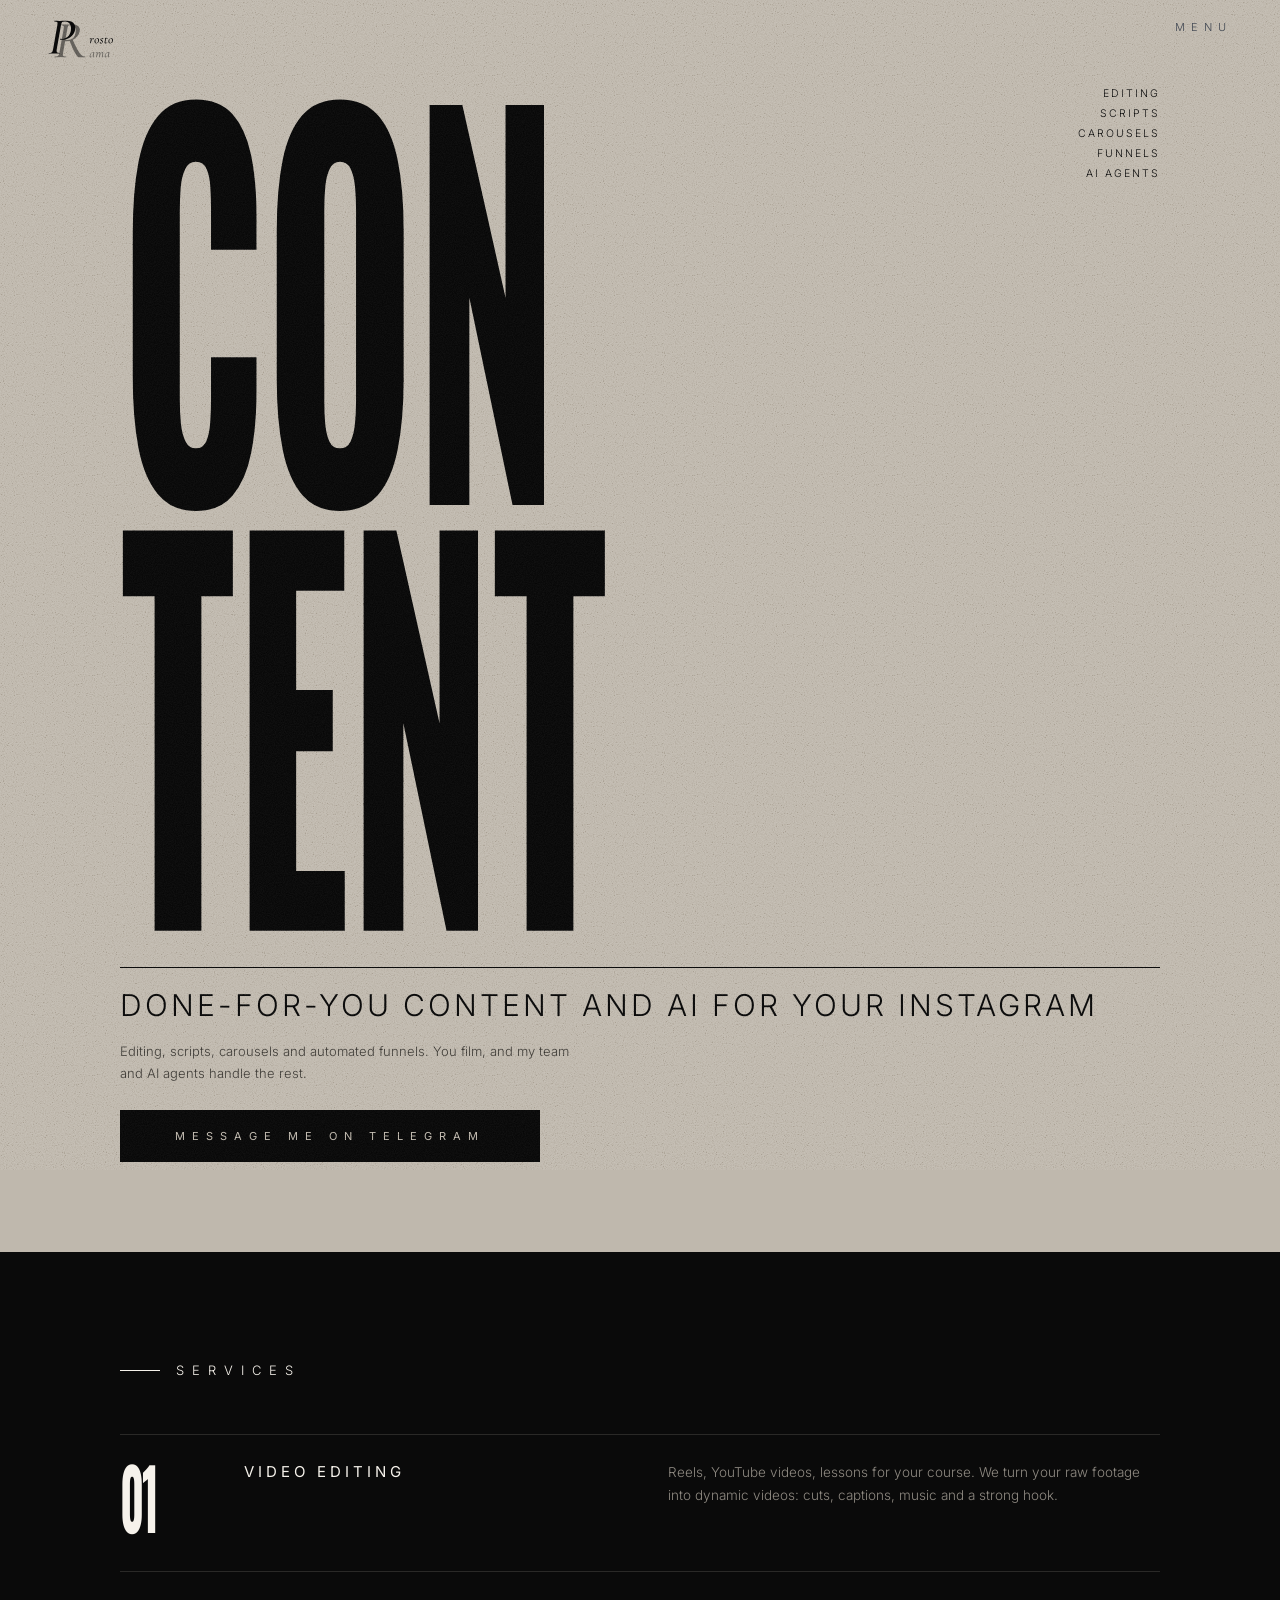
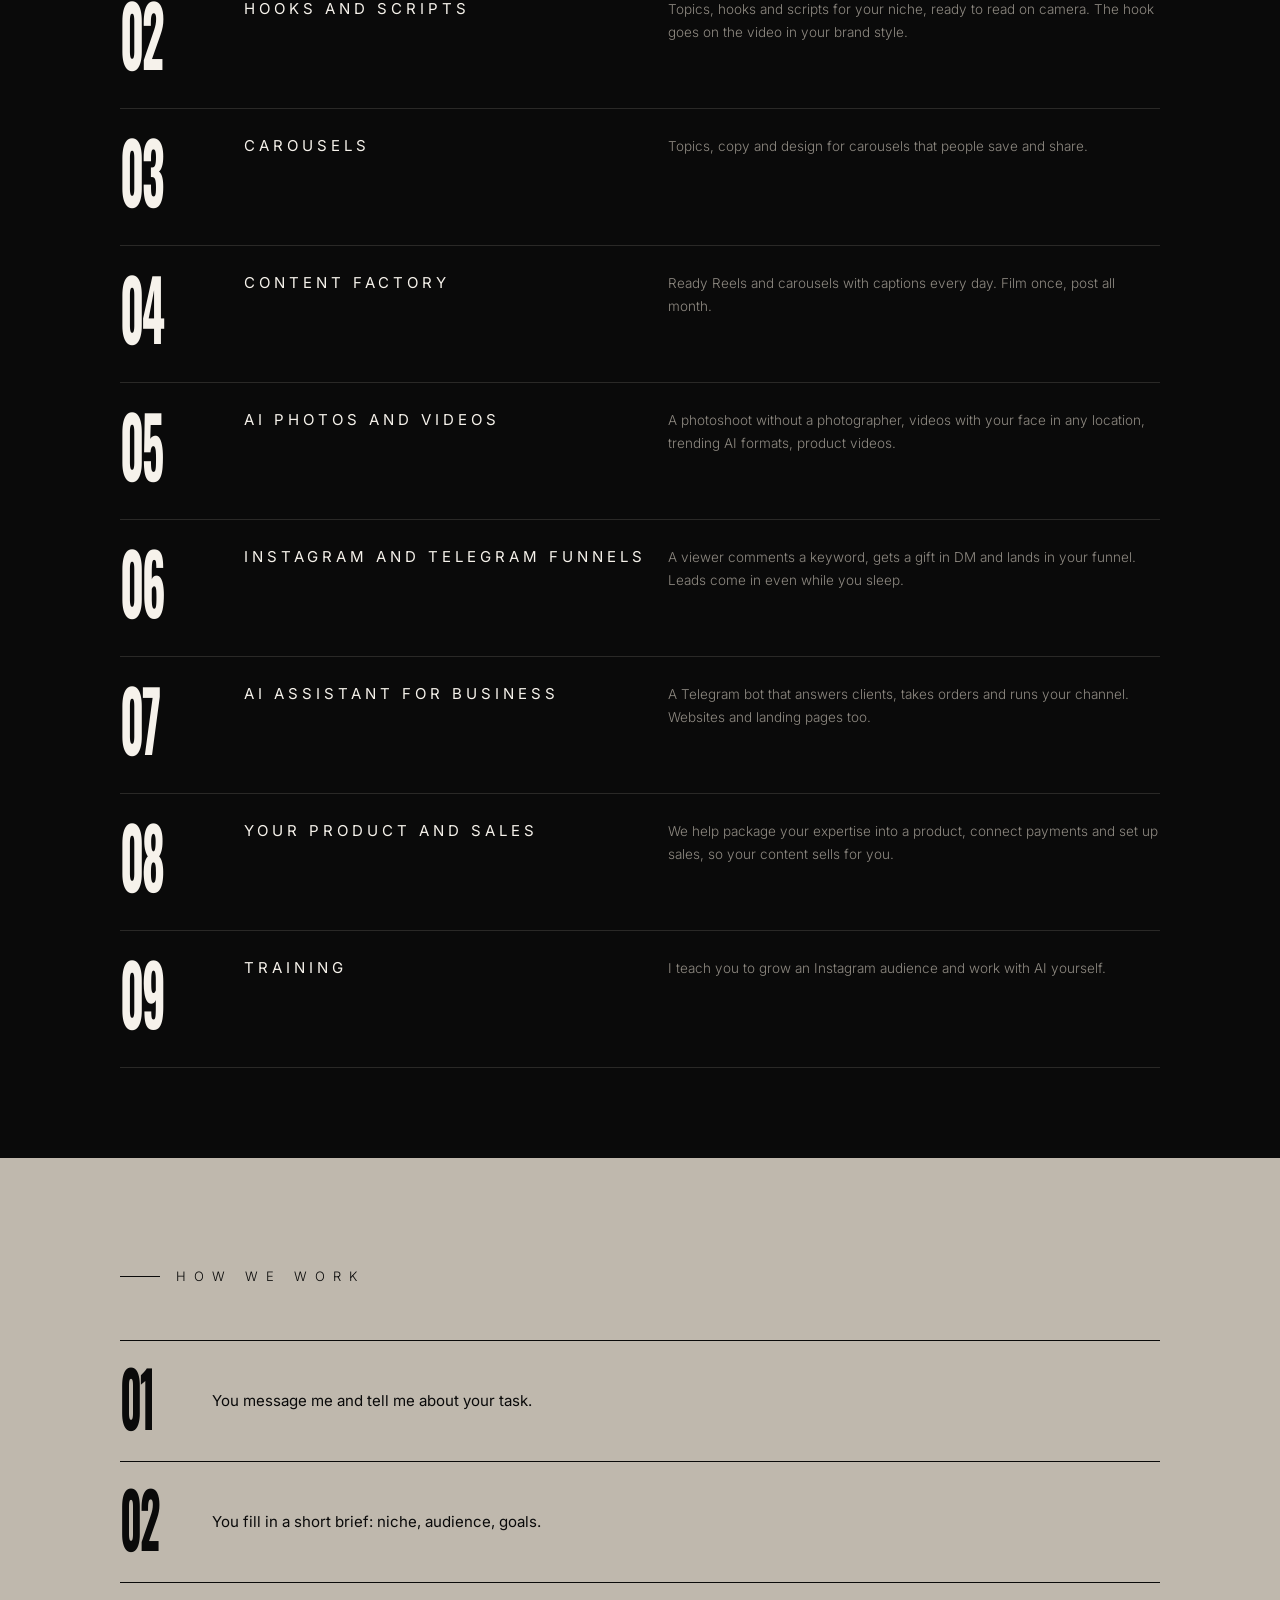
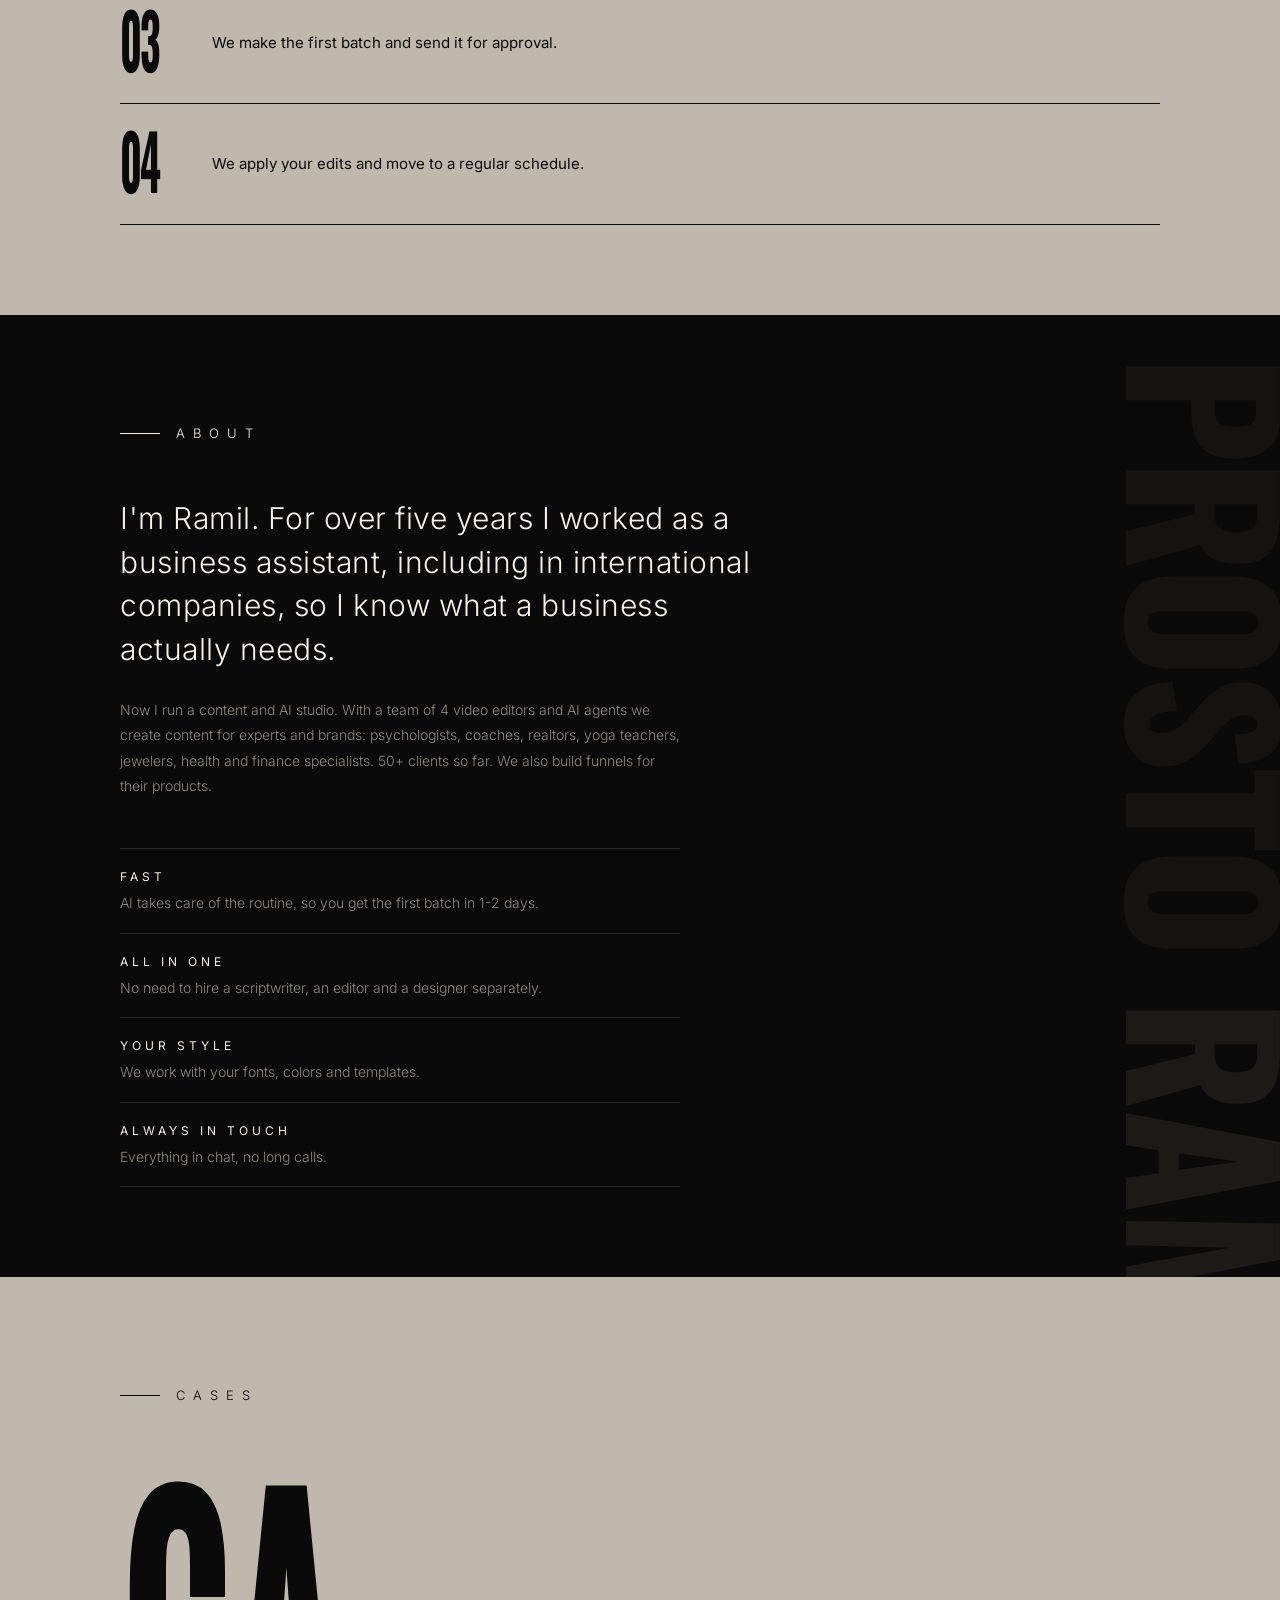
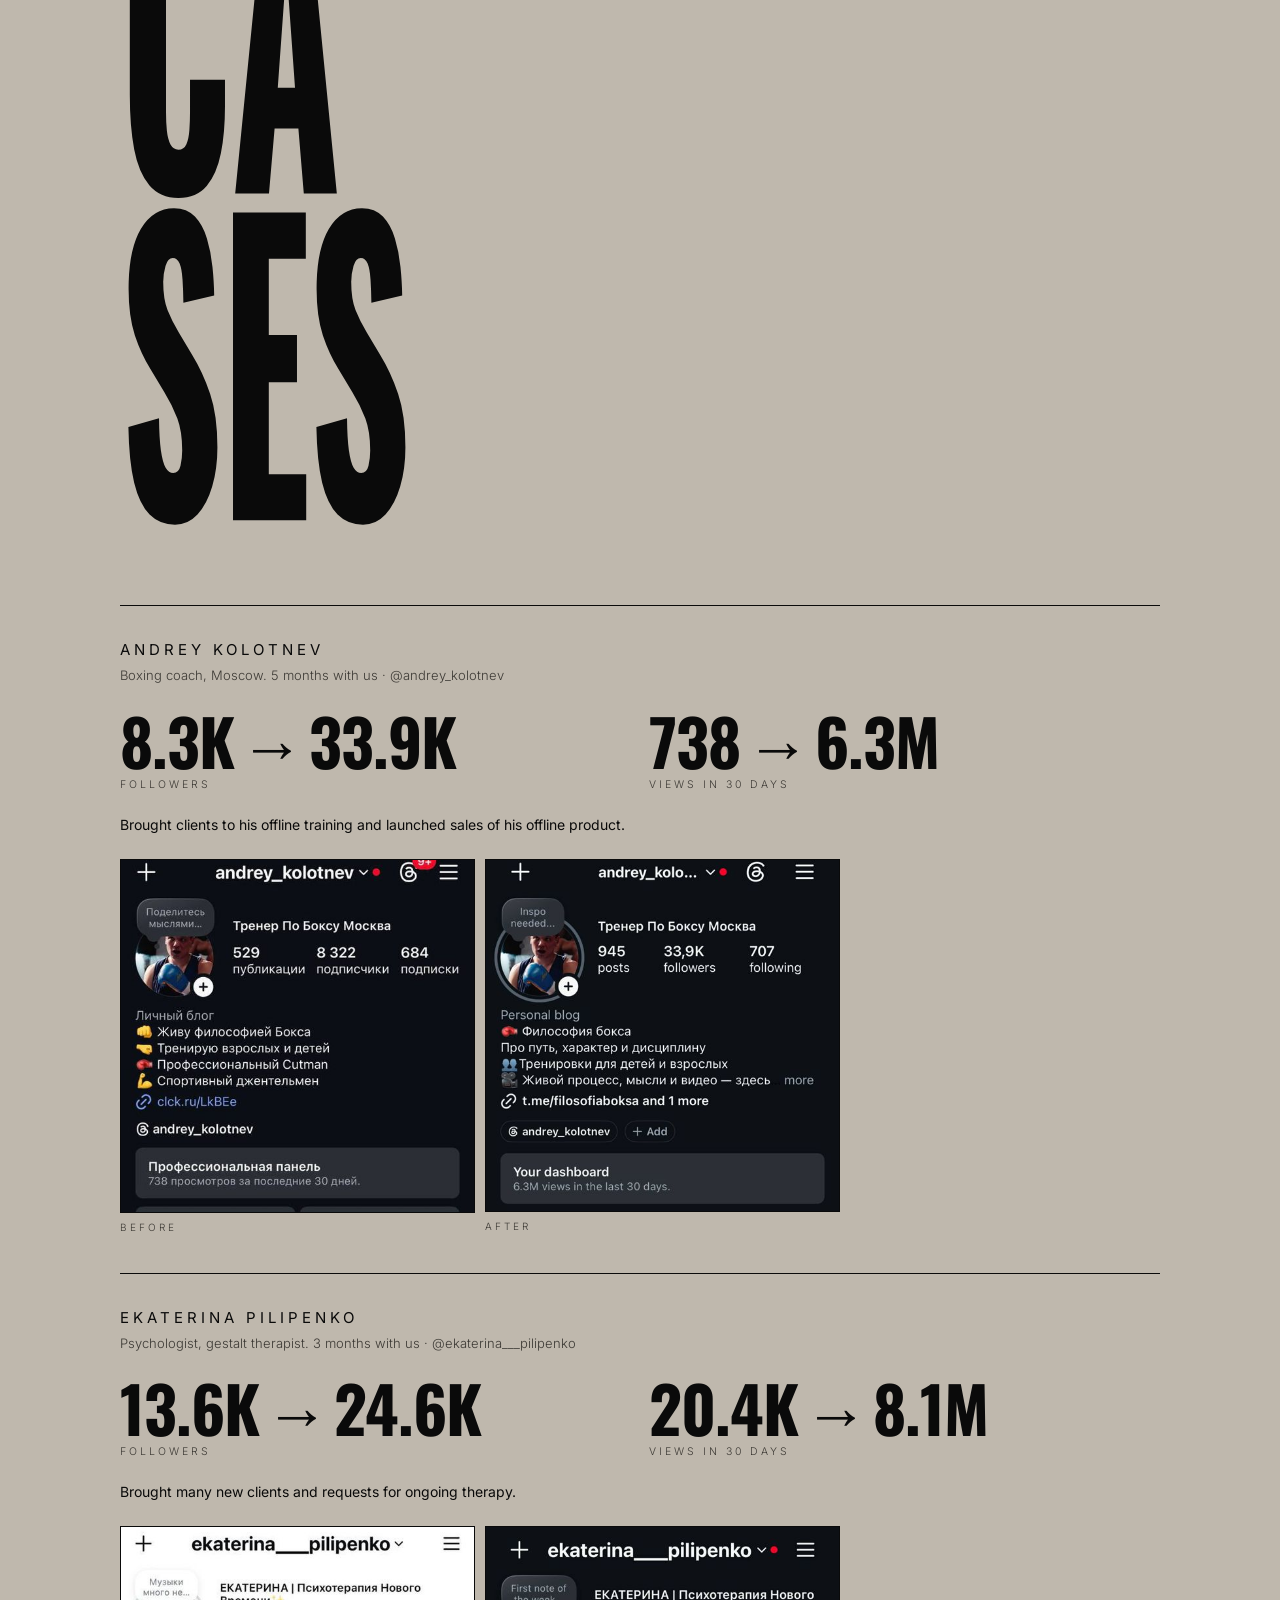
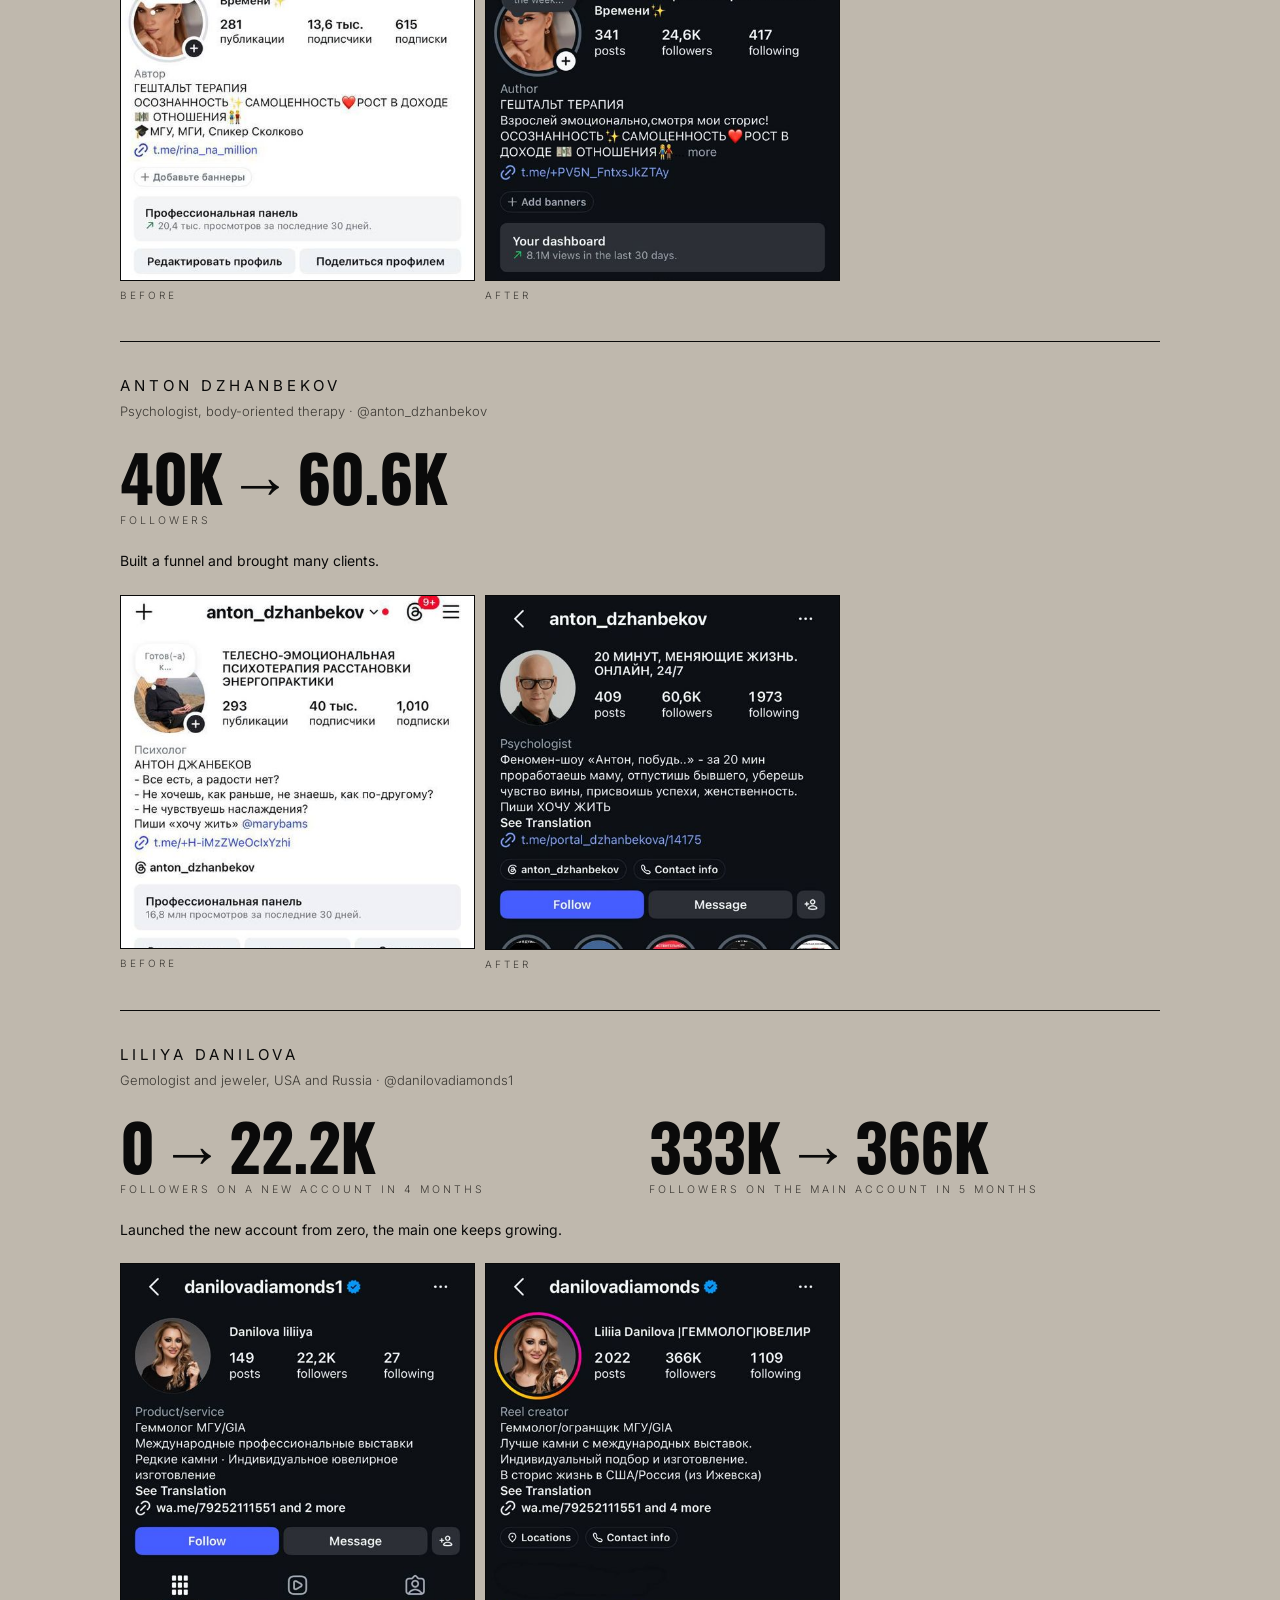
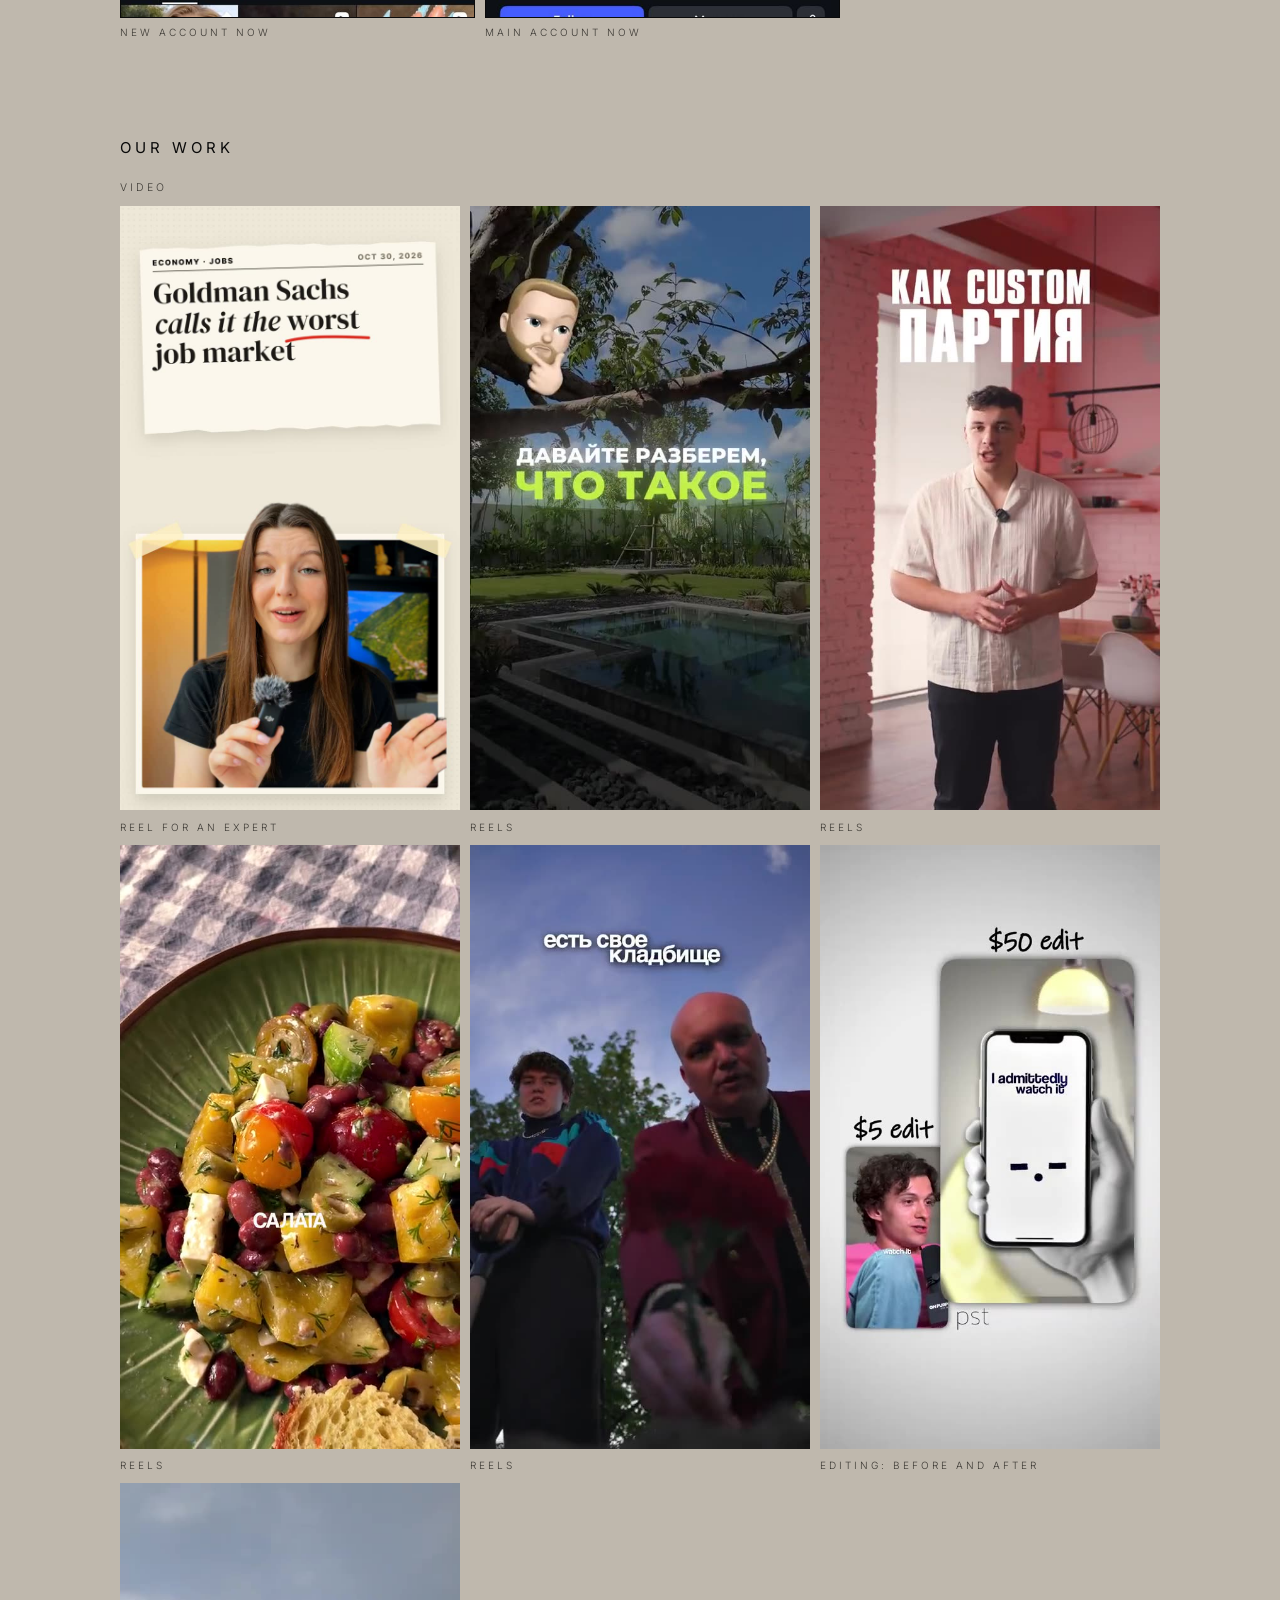
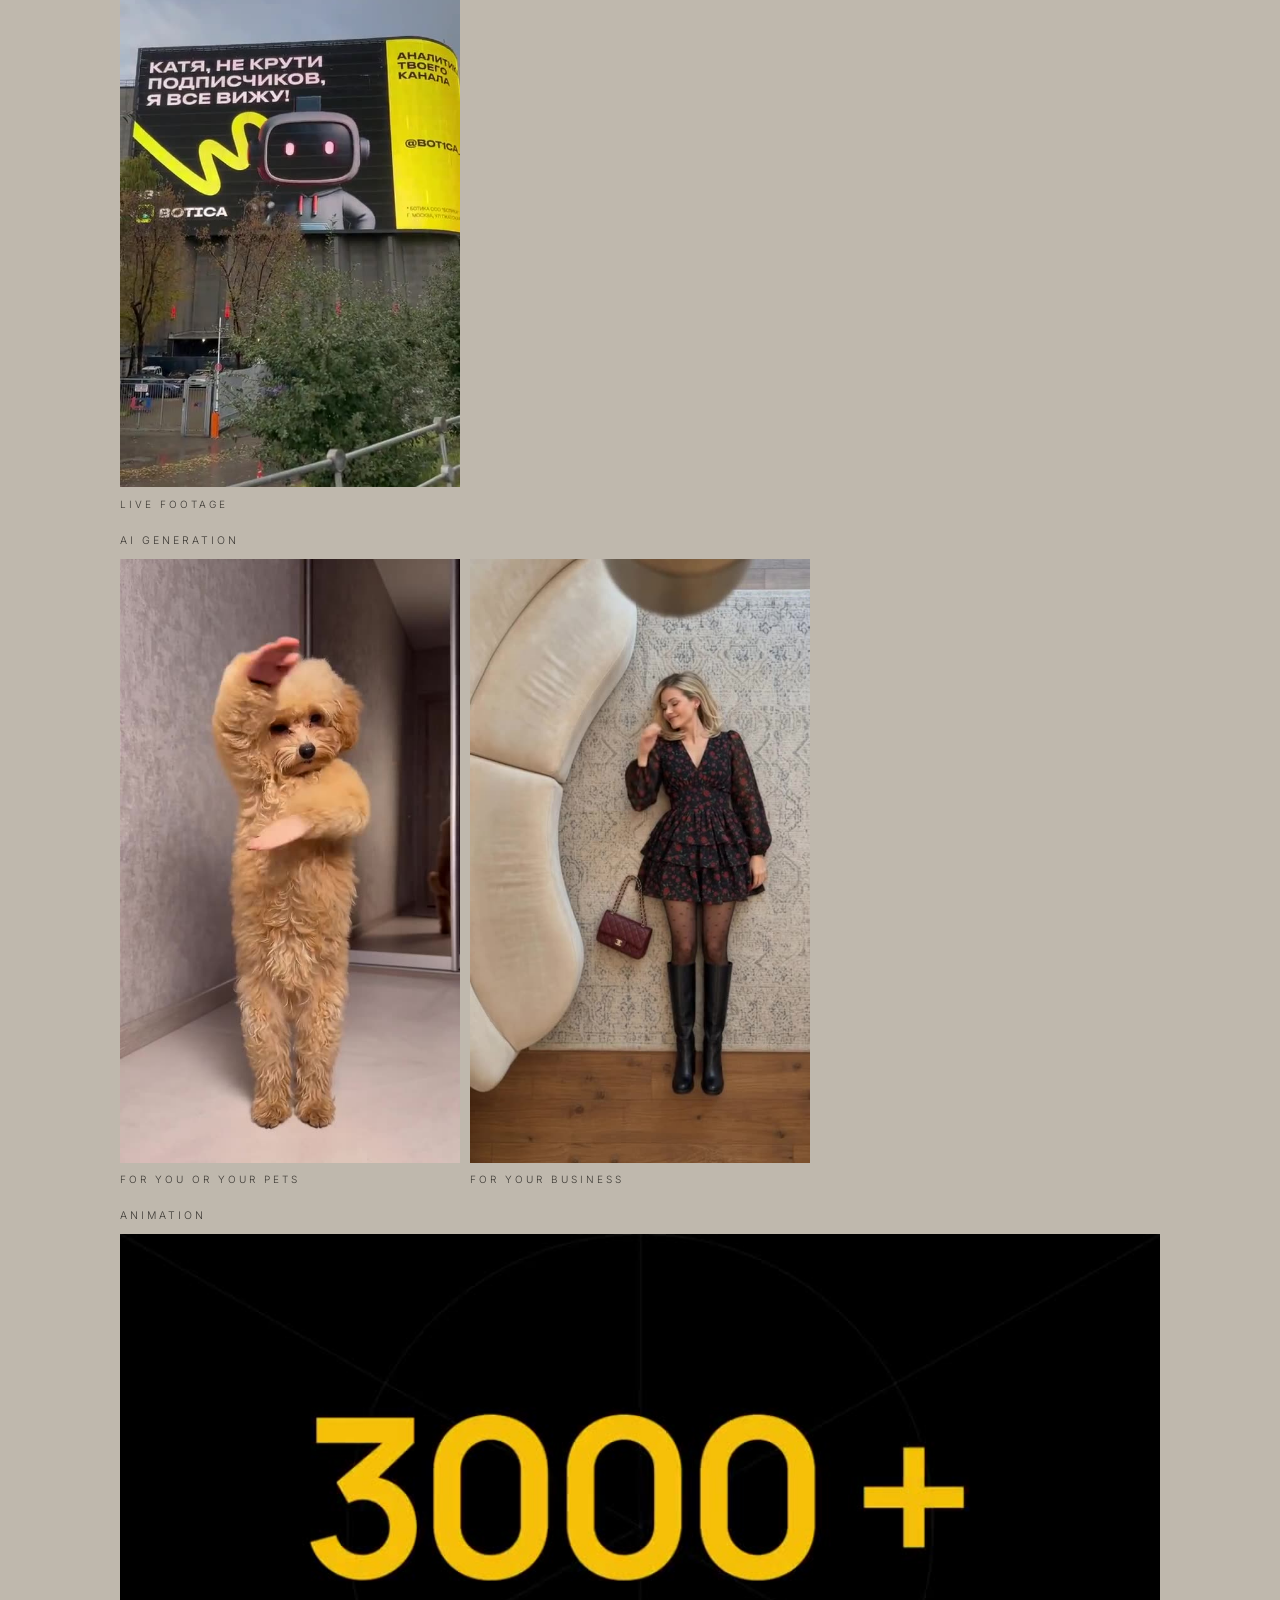
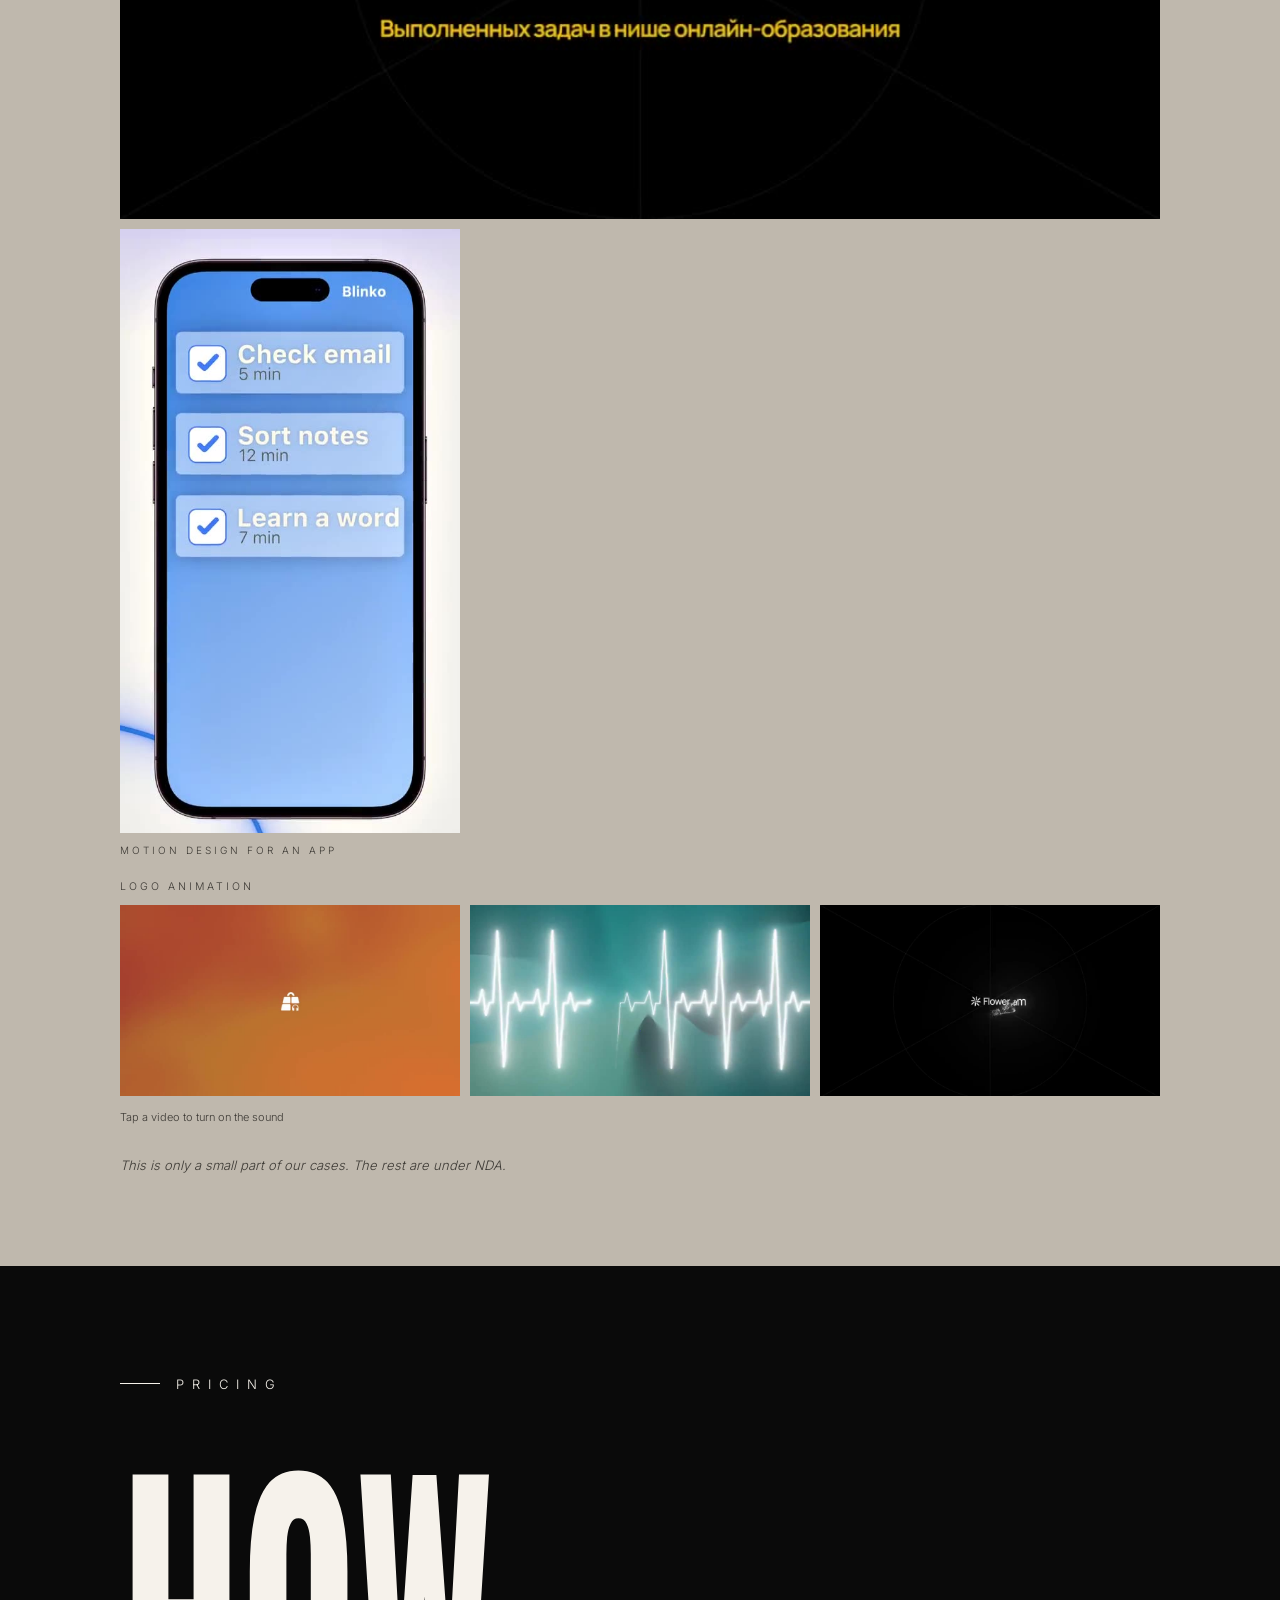
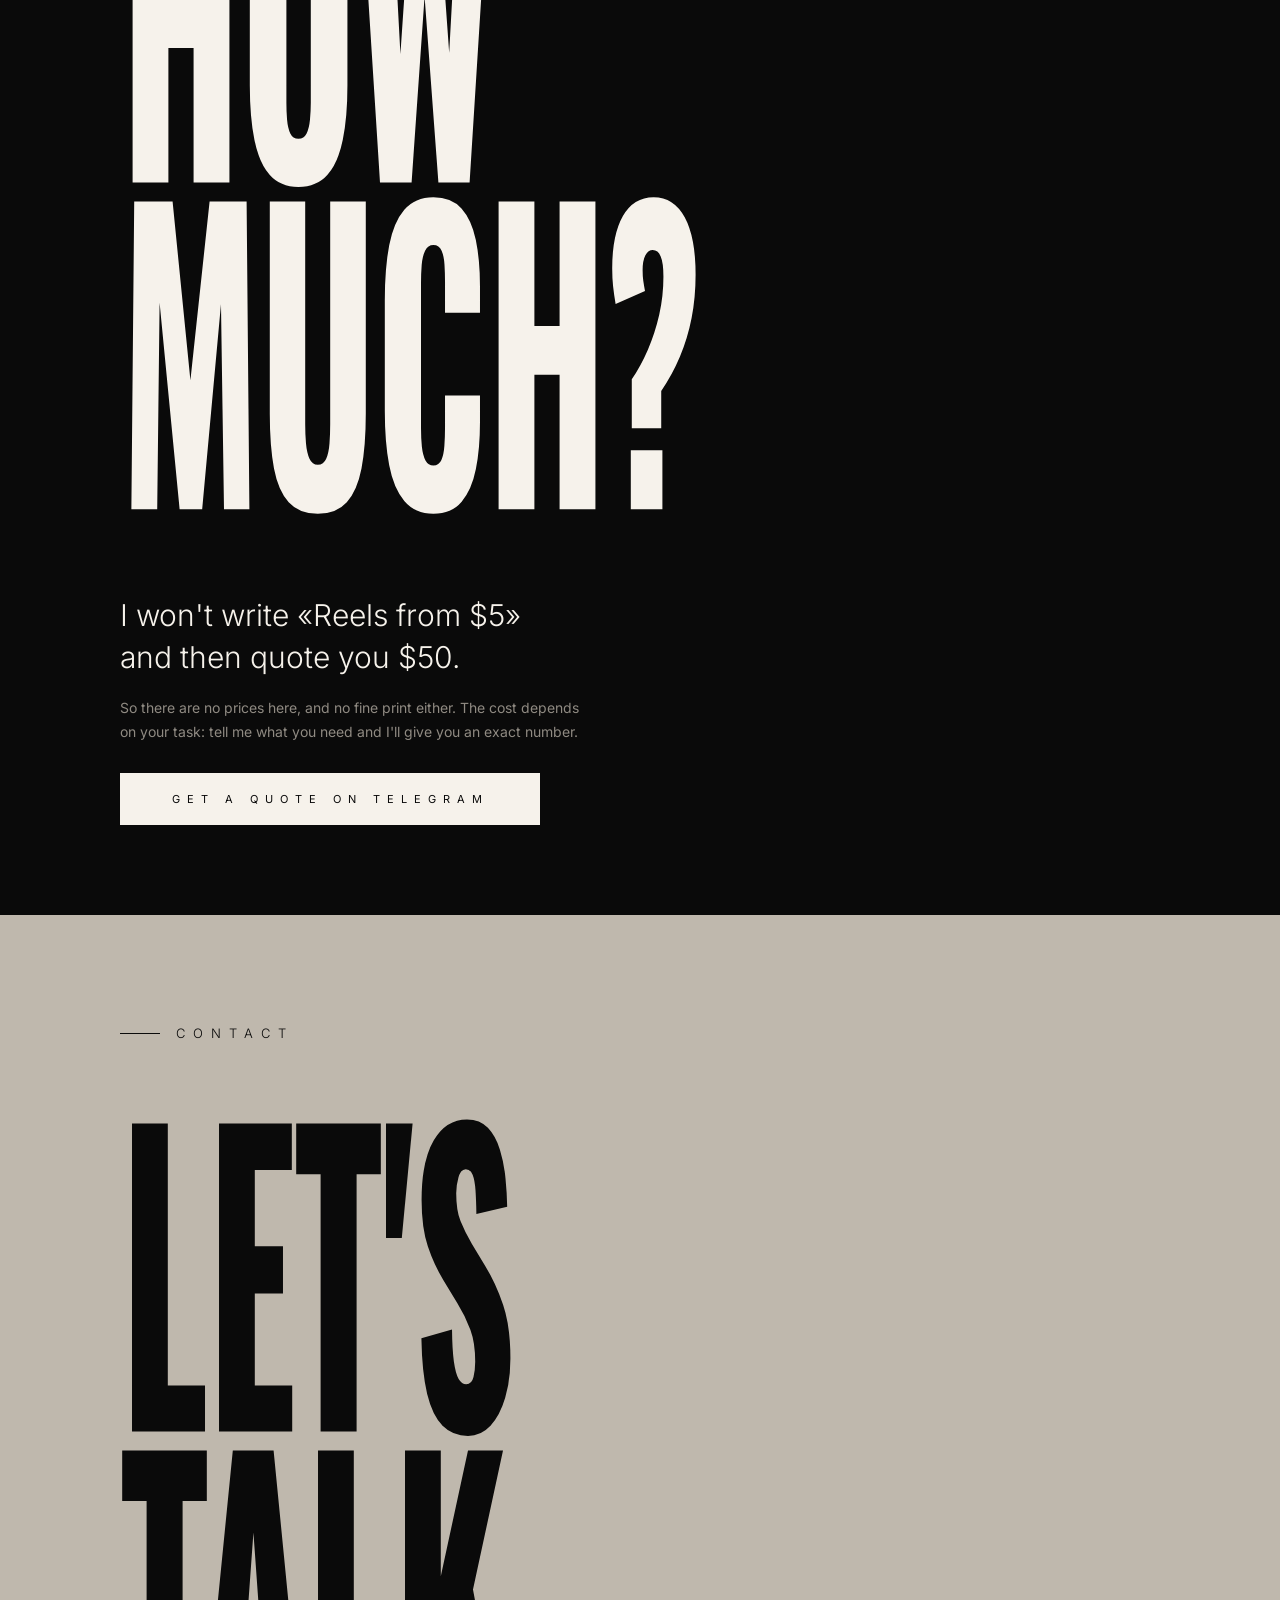
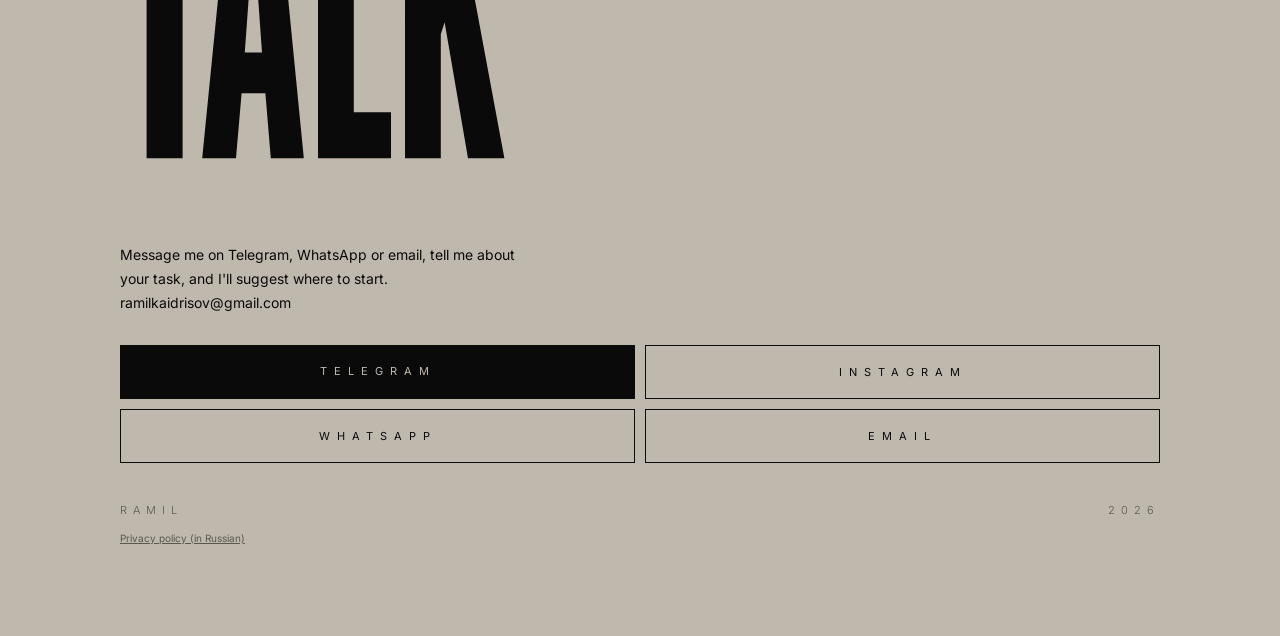
==== commit 716ab10f: "Портфолио: рилс для эксперта на обеих версиях Co-Authored-By: Claude Opus 5.5 <noreply@anthropic.com" ====
--- a/en/index.html
+++ b/en/index.html
@@ -251,6 +251,7 @@
       <h3 class="w-h">Our work</h3>
       <p class="w-cap">Video</p>
       <div class="reel-row">
+        <figure><video data-src="../video/expert.mp4" poster="../video/expert.jpg" muted loop playsinline preload="none"></video><figcaption>Reel for an expert</figcaption></figure>
         <figure><video data-src="../video/reel1.mp4" poster="../video/reel1.jpg" muted loop playsinline preload="none"></video><figcaption>Reels</figcaption></figure>
         <figure><video data-src="../video/reel2.mp4" poster="../video/reel2.jpg" muted loop playsinline preload="none"></video><figcaption>Reels</figcaption></figure>
         <figure><video data-src="../video/salad.mp4" poster="../video/salad.jpg" muted loop playsinline preload="none"></video><figcaption>Reels</figcaption></figure>
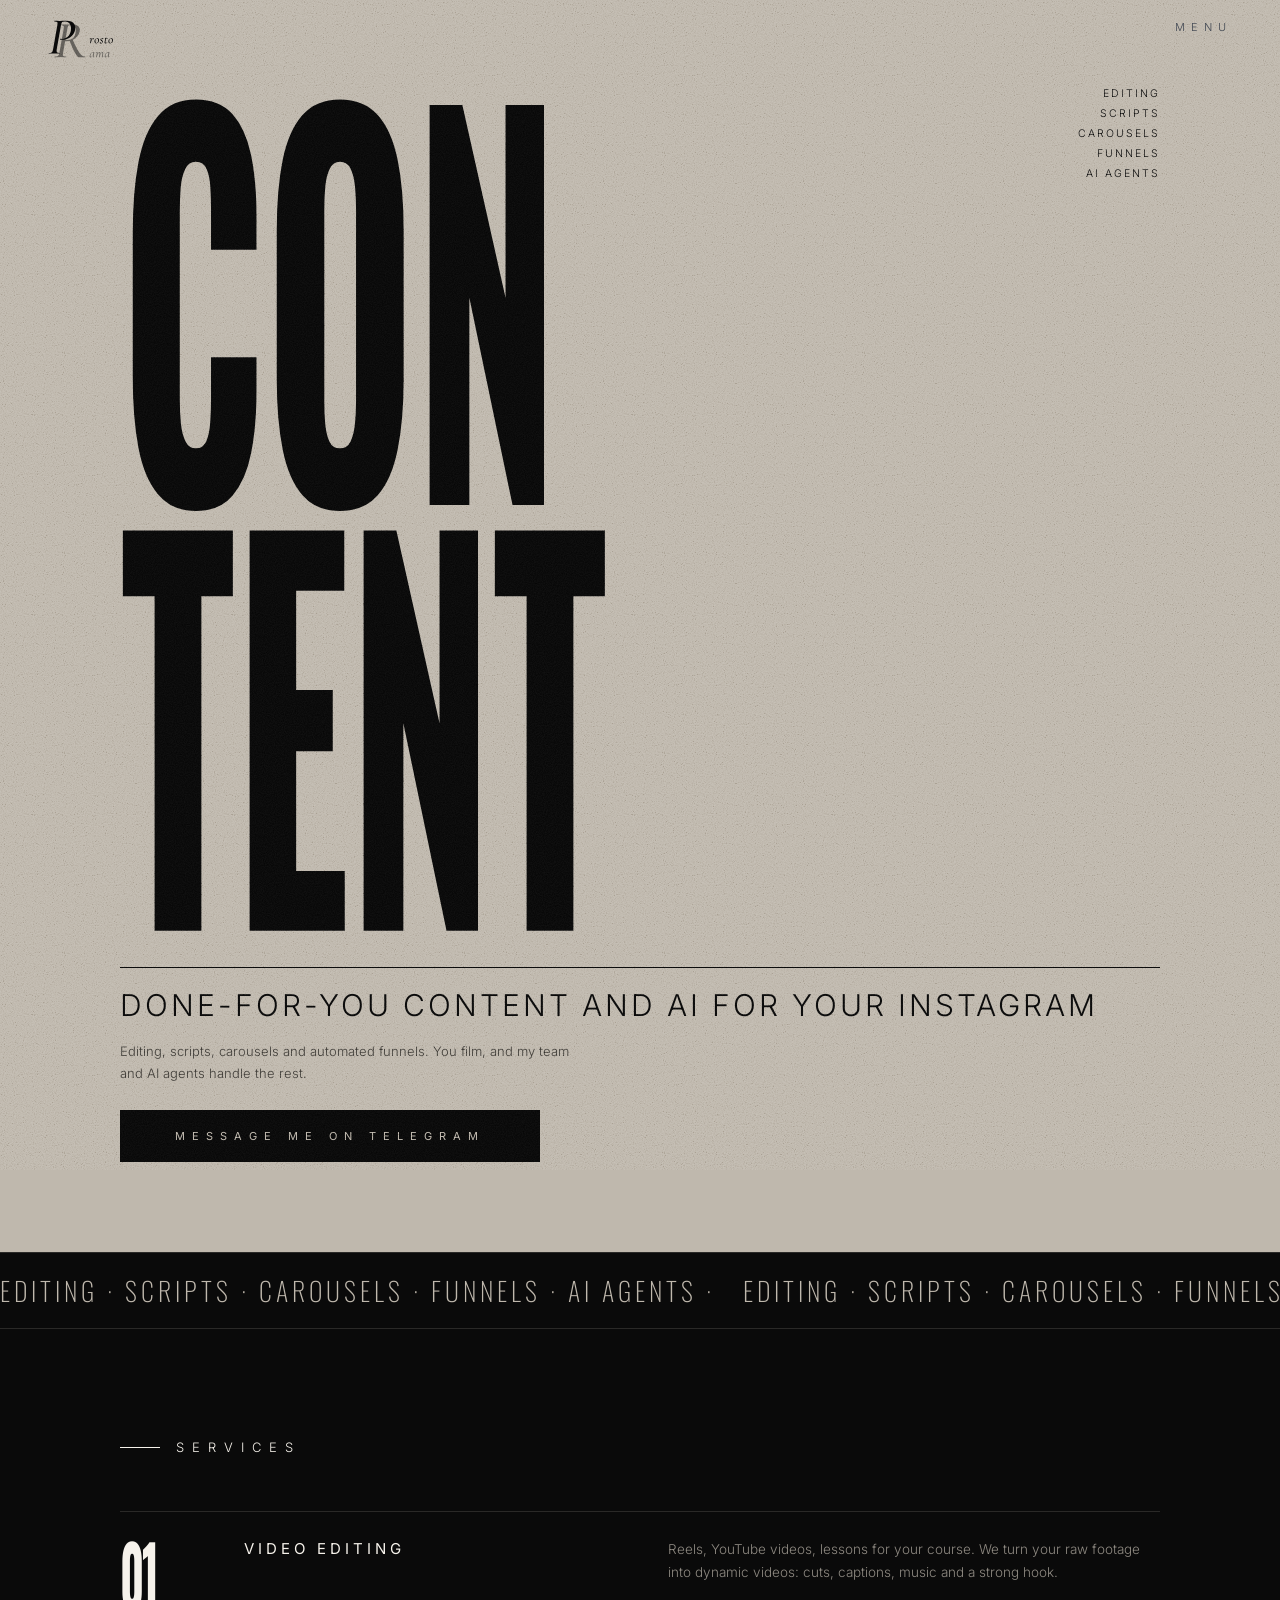
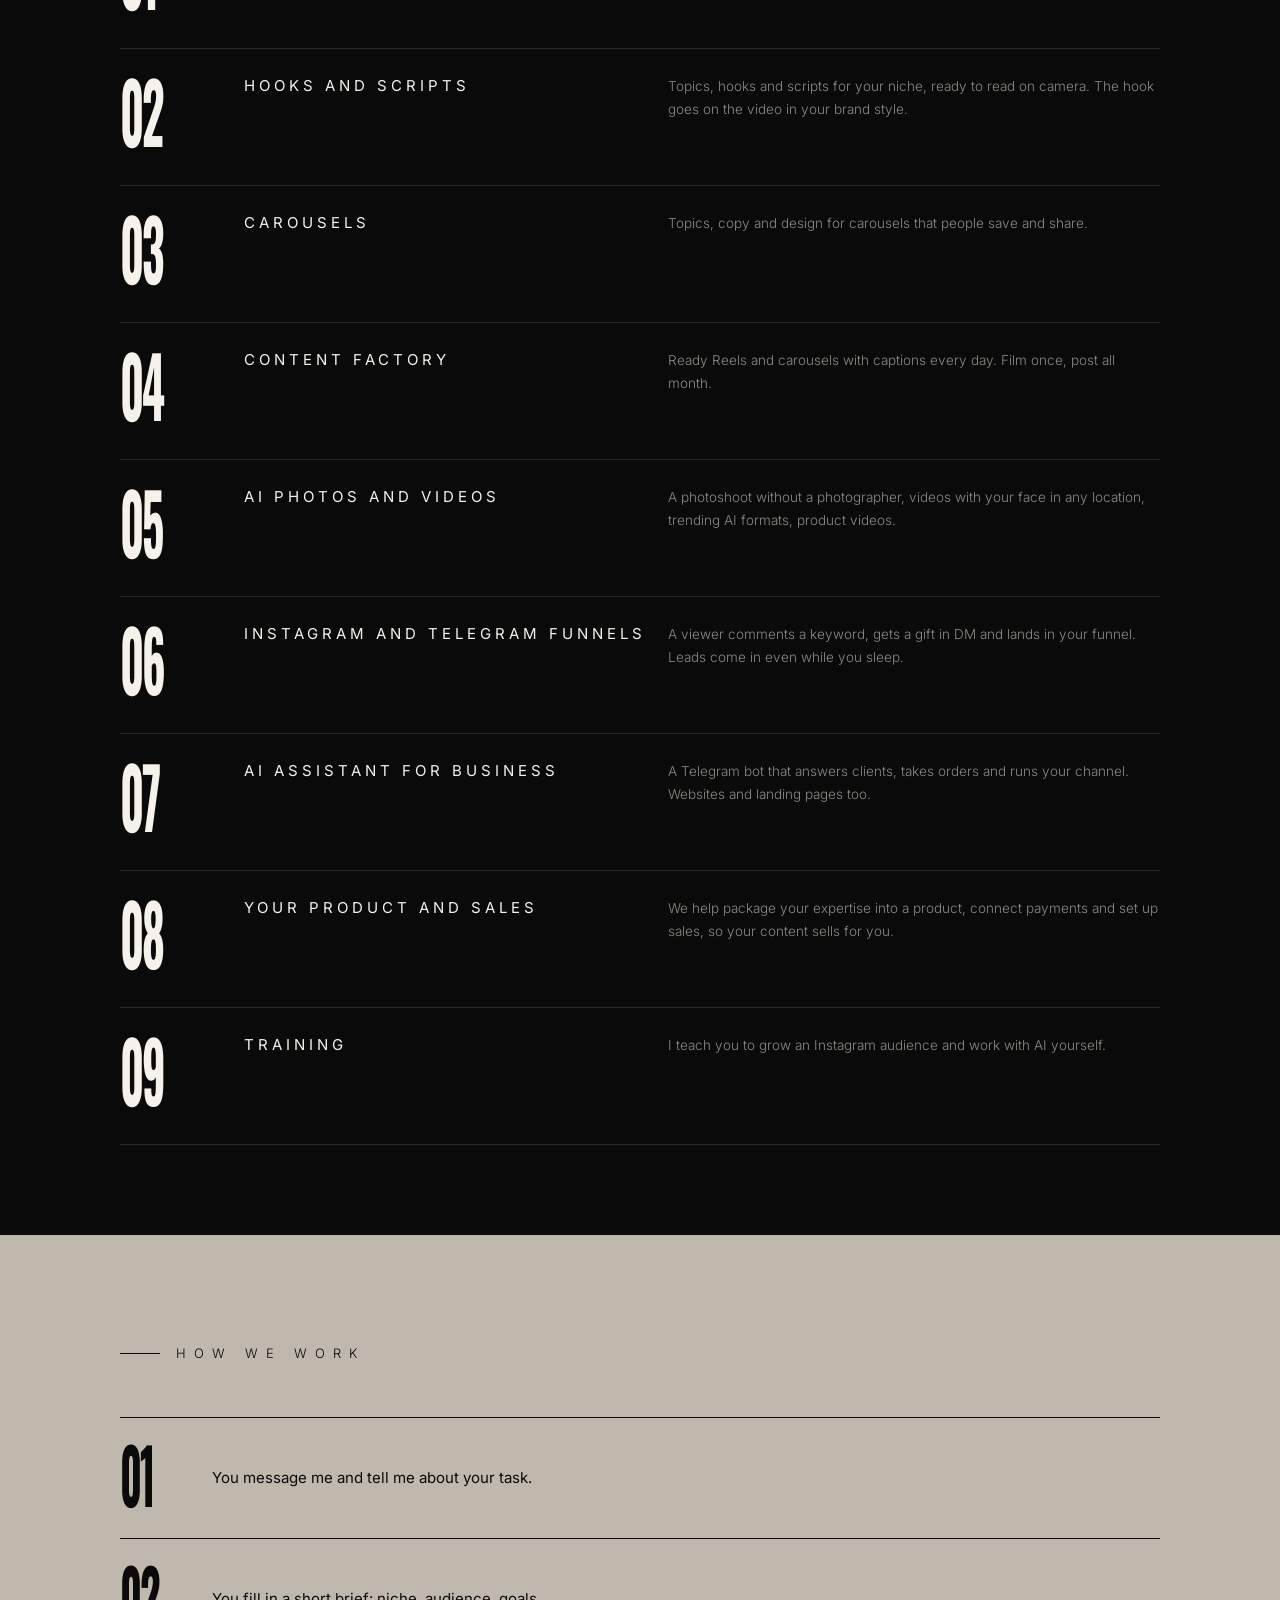
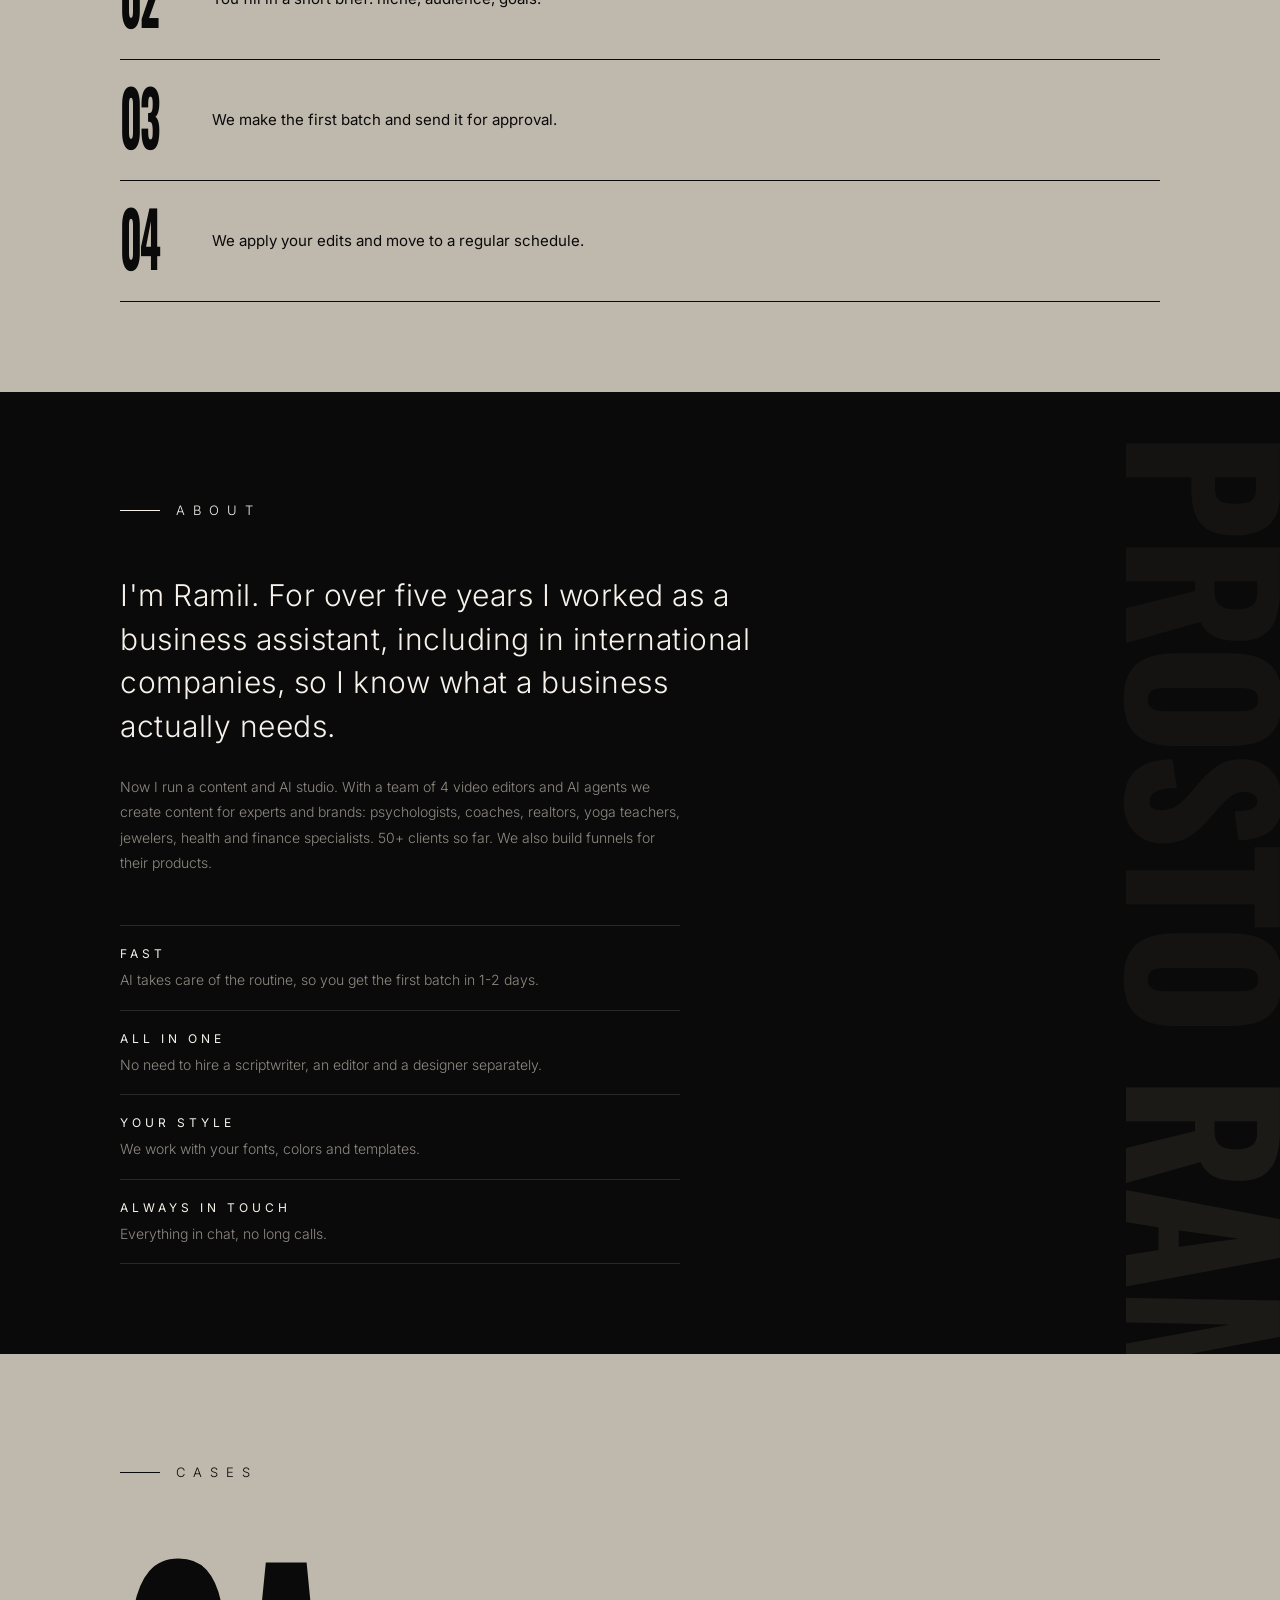
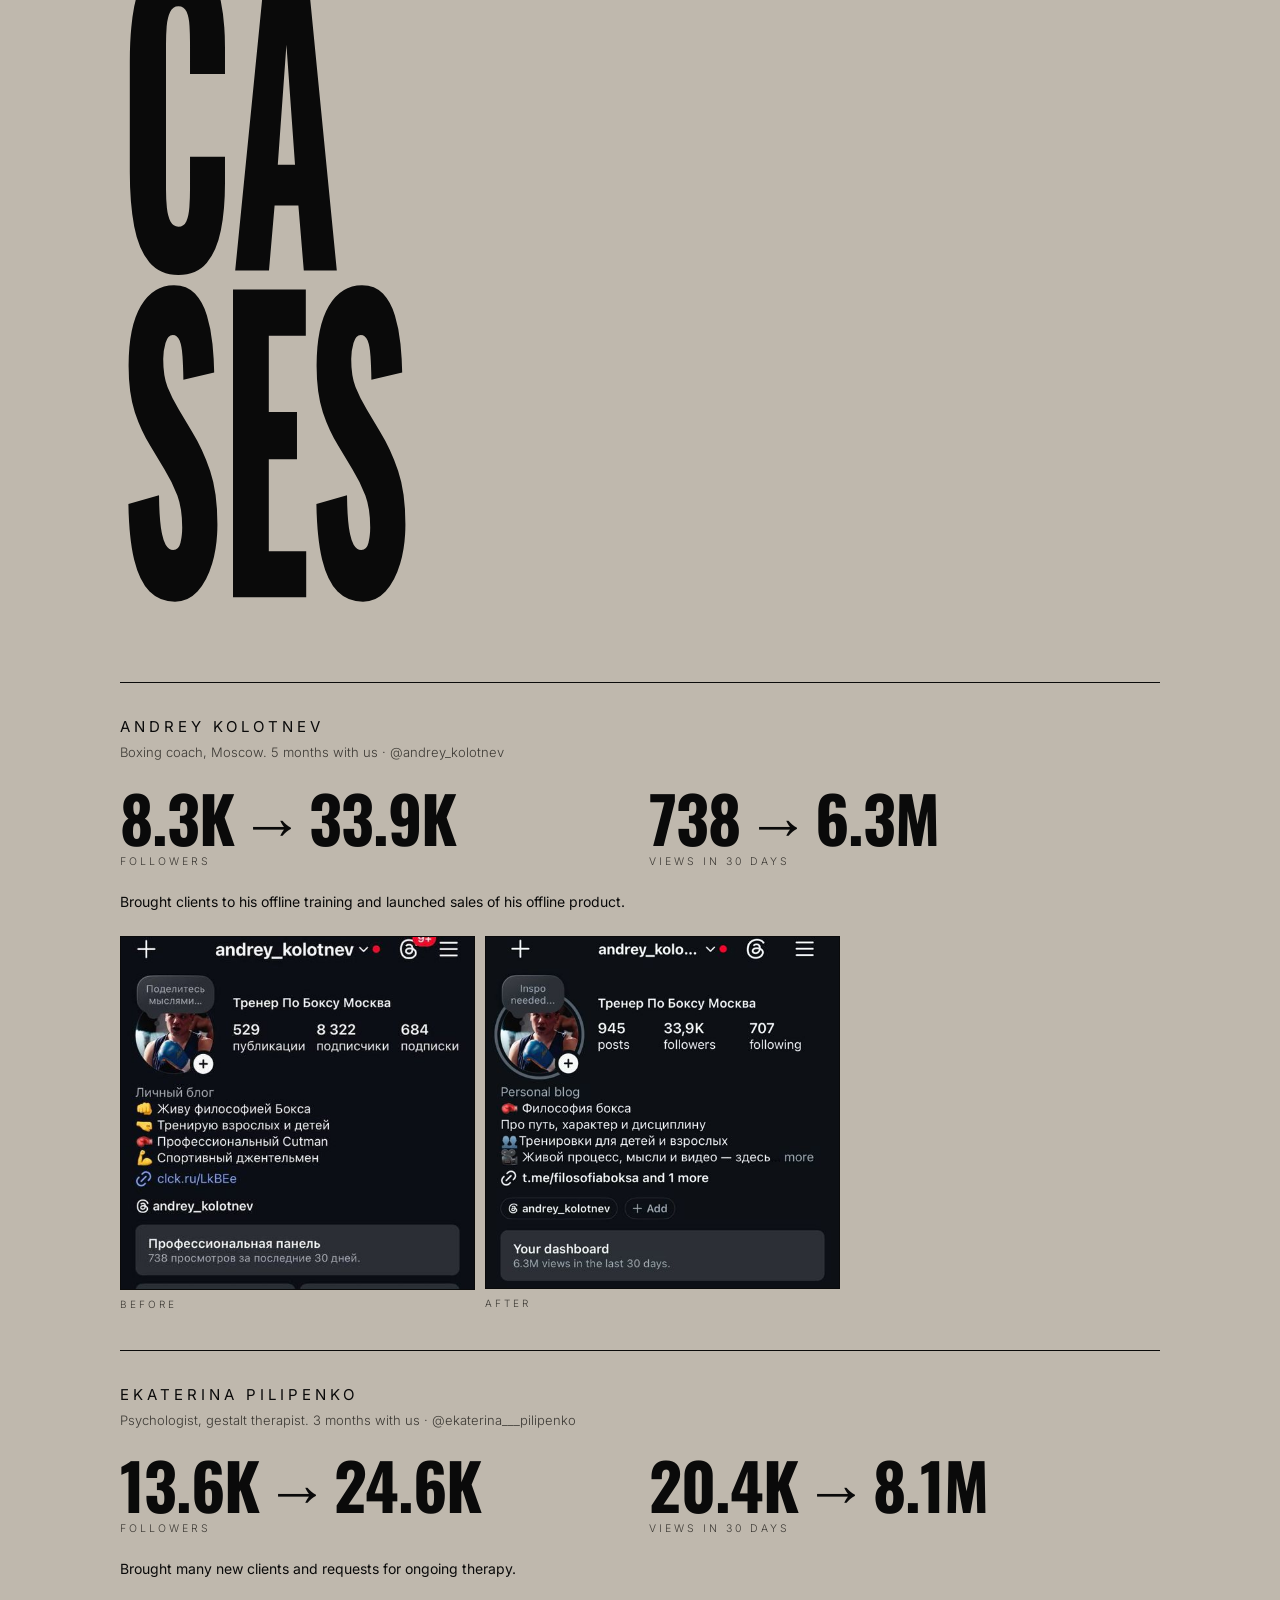
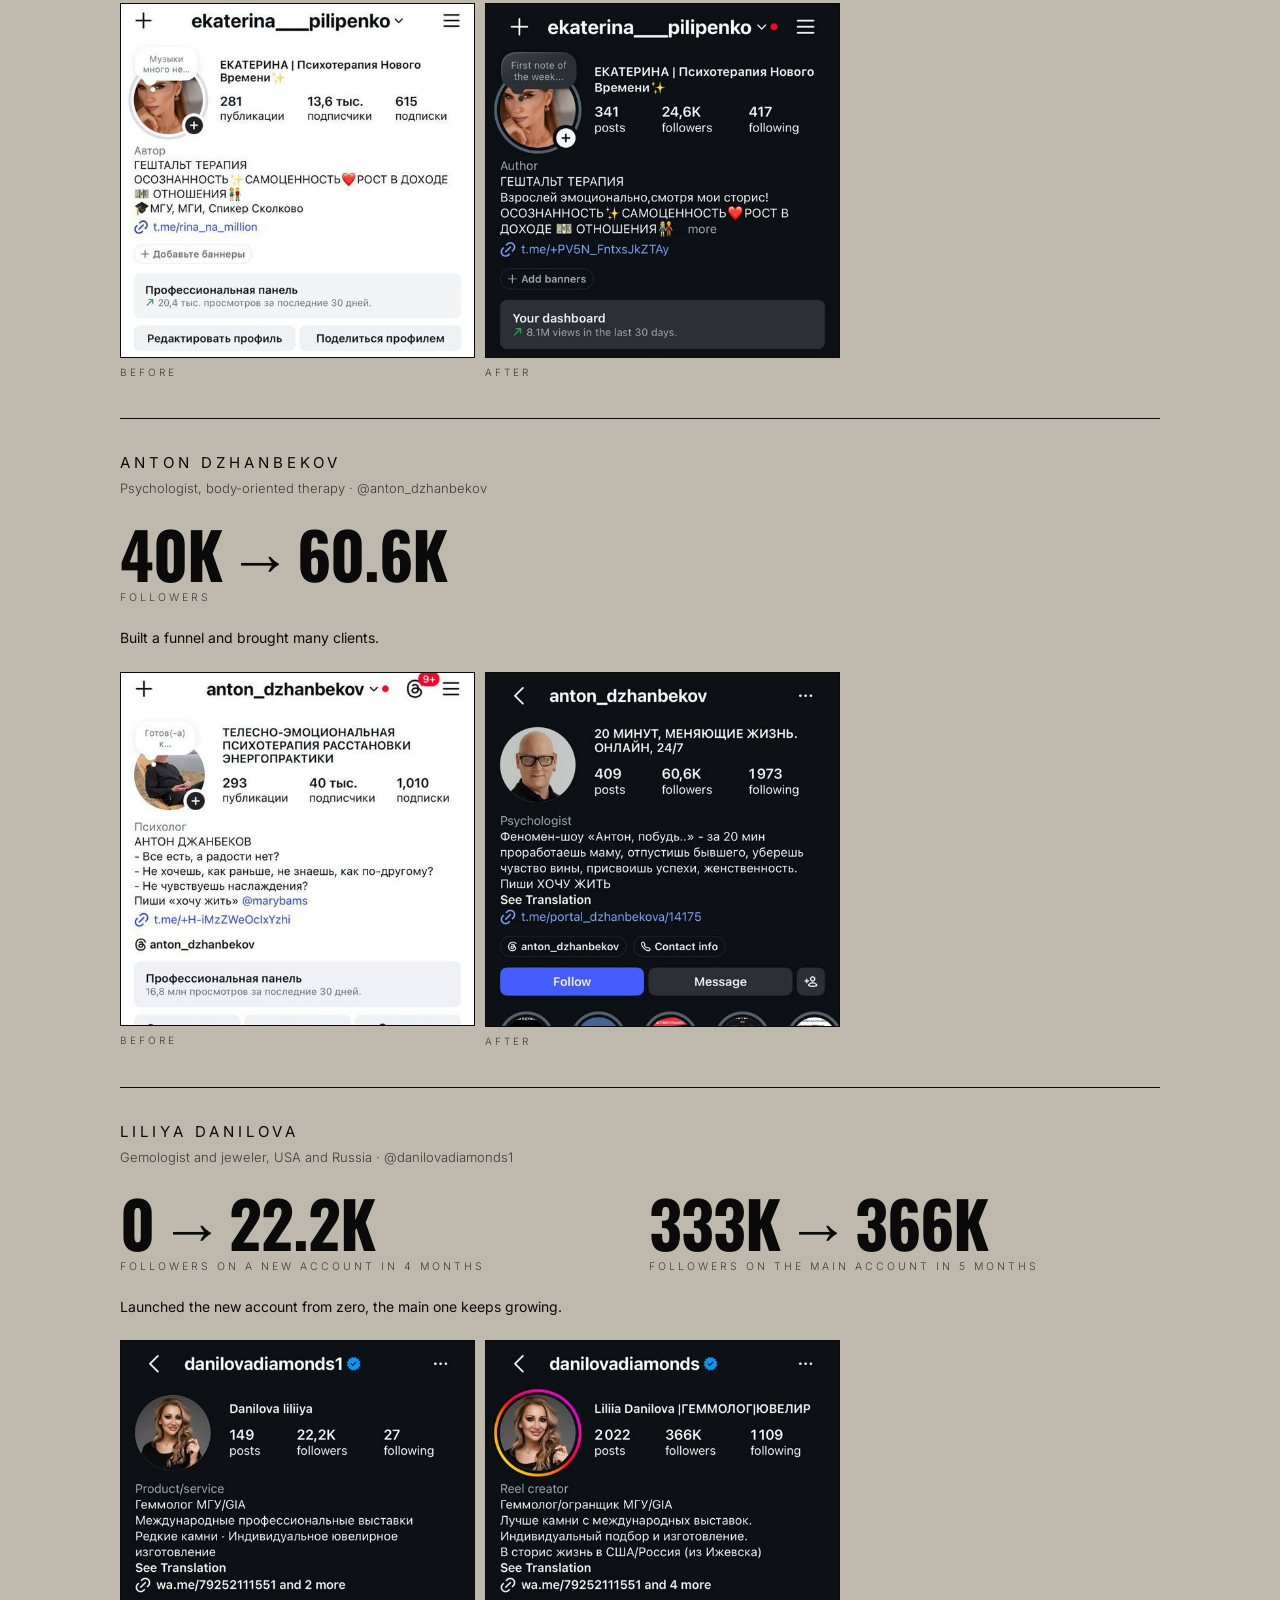
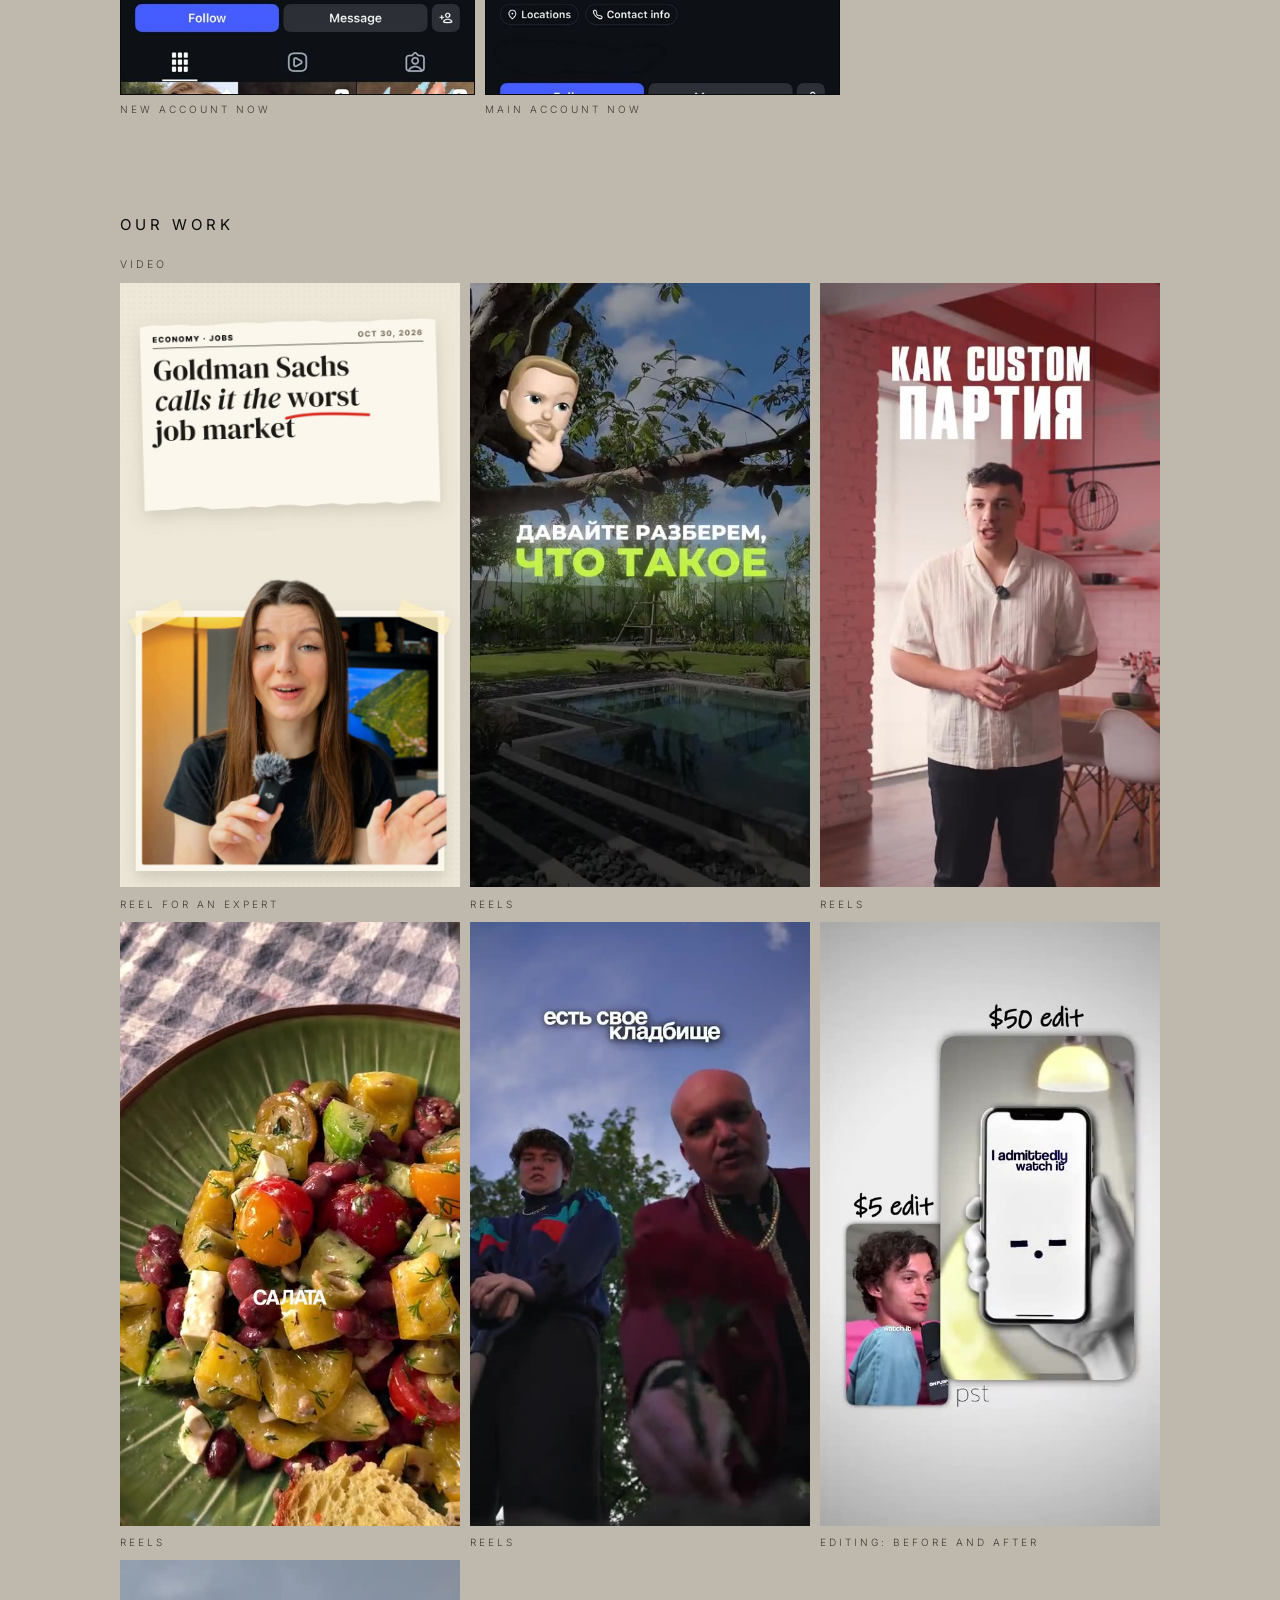
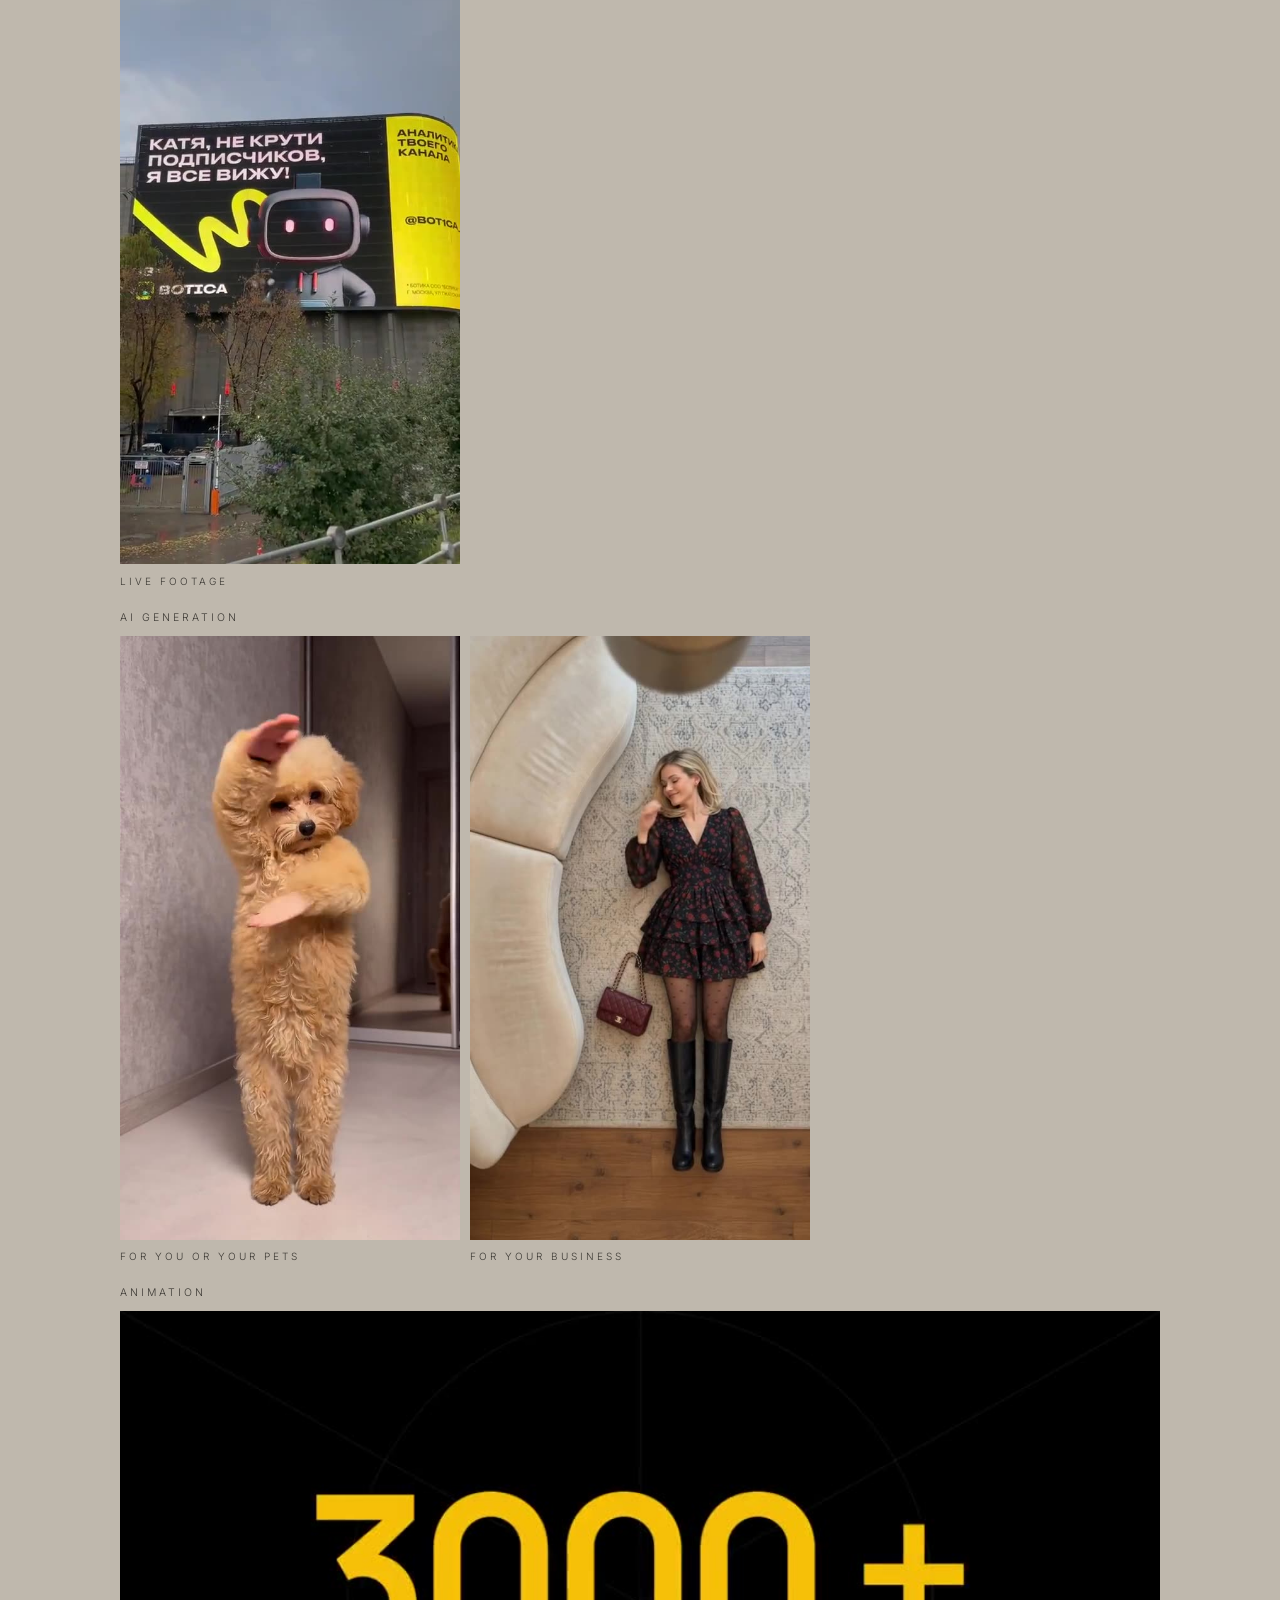
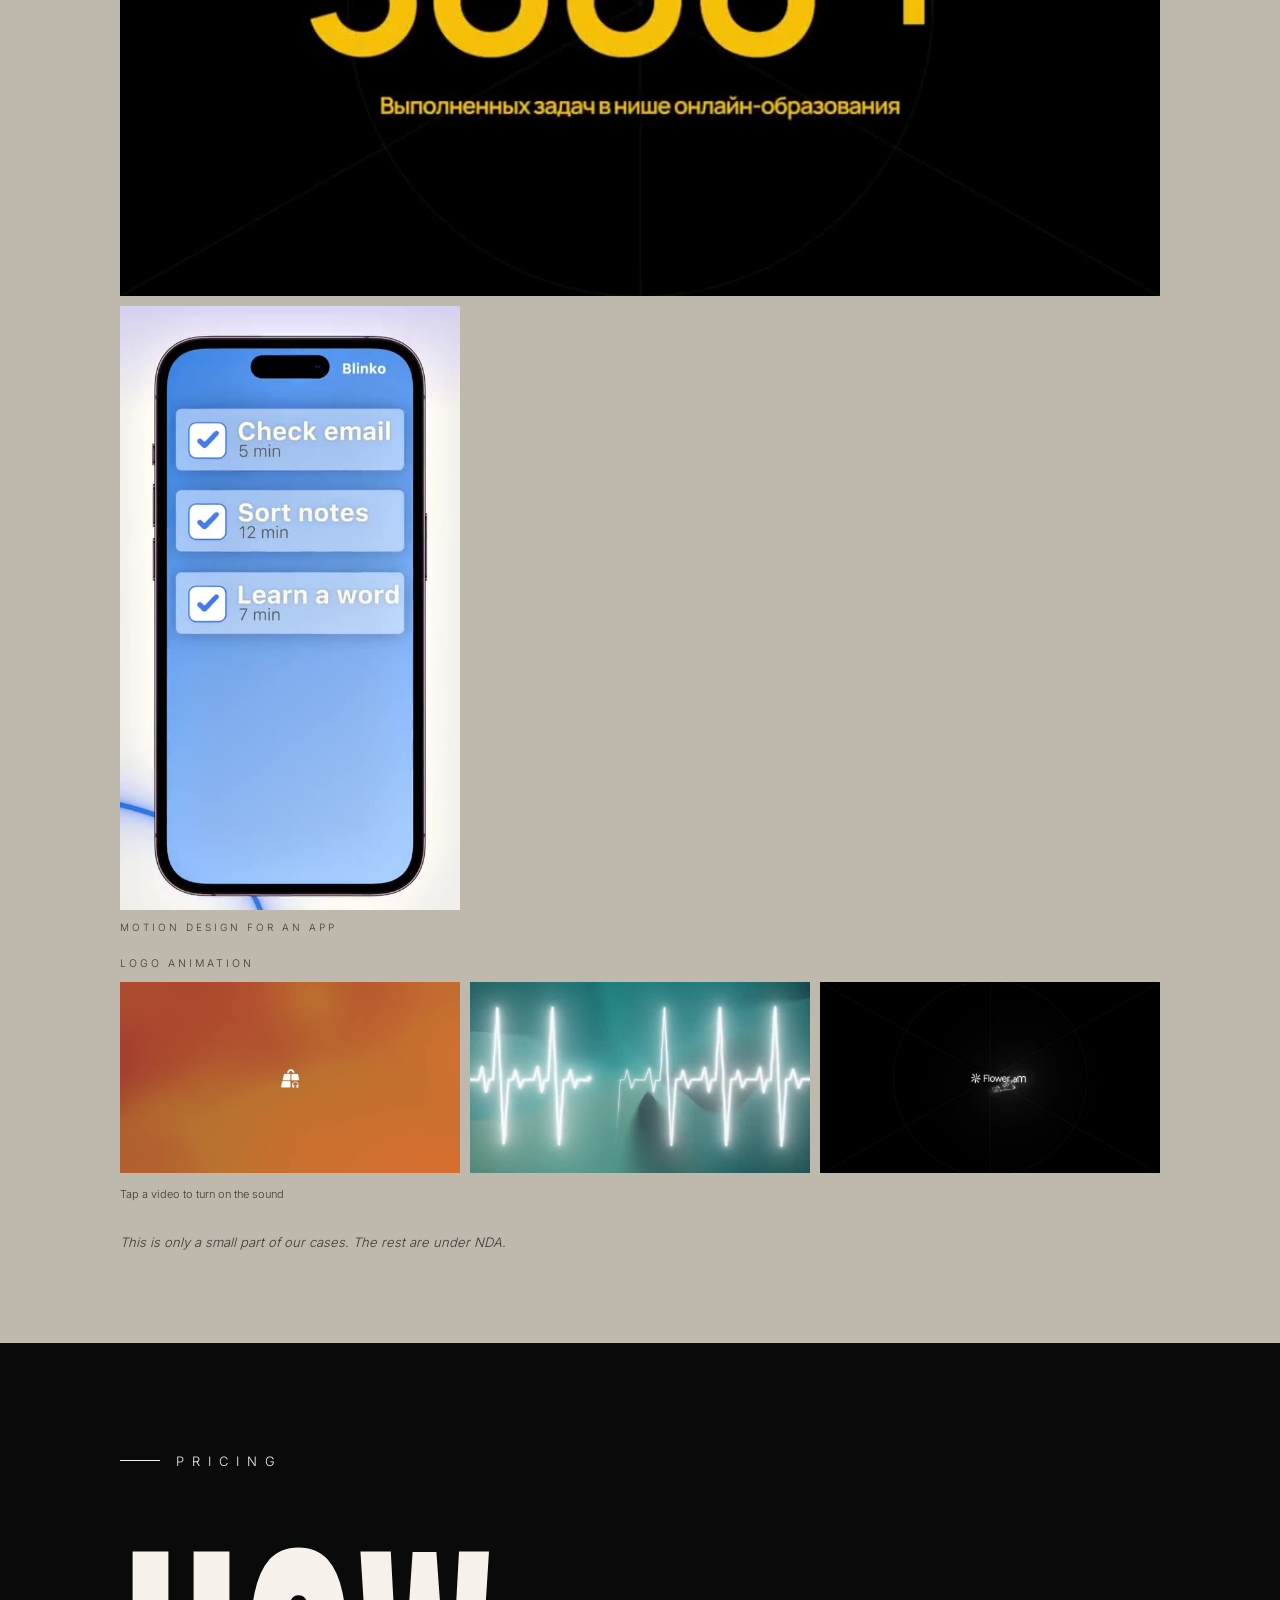
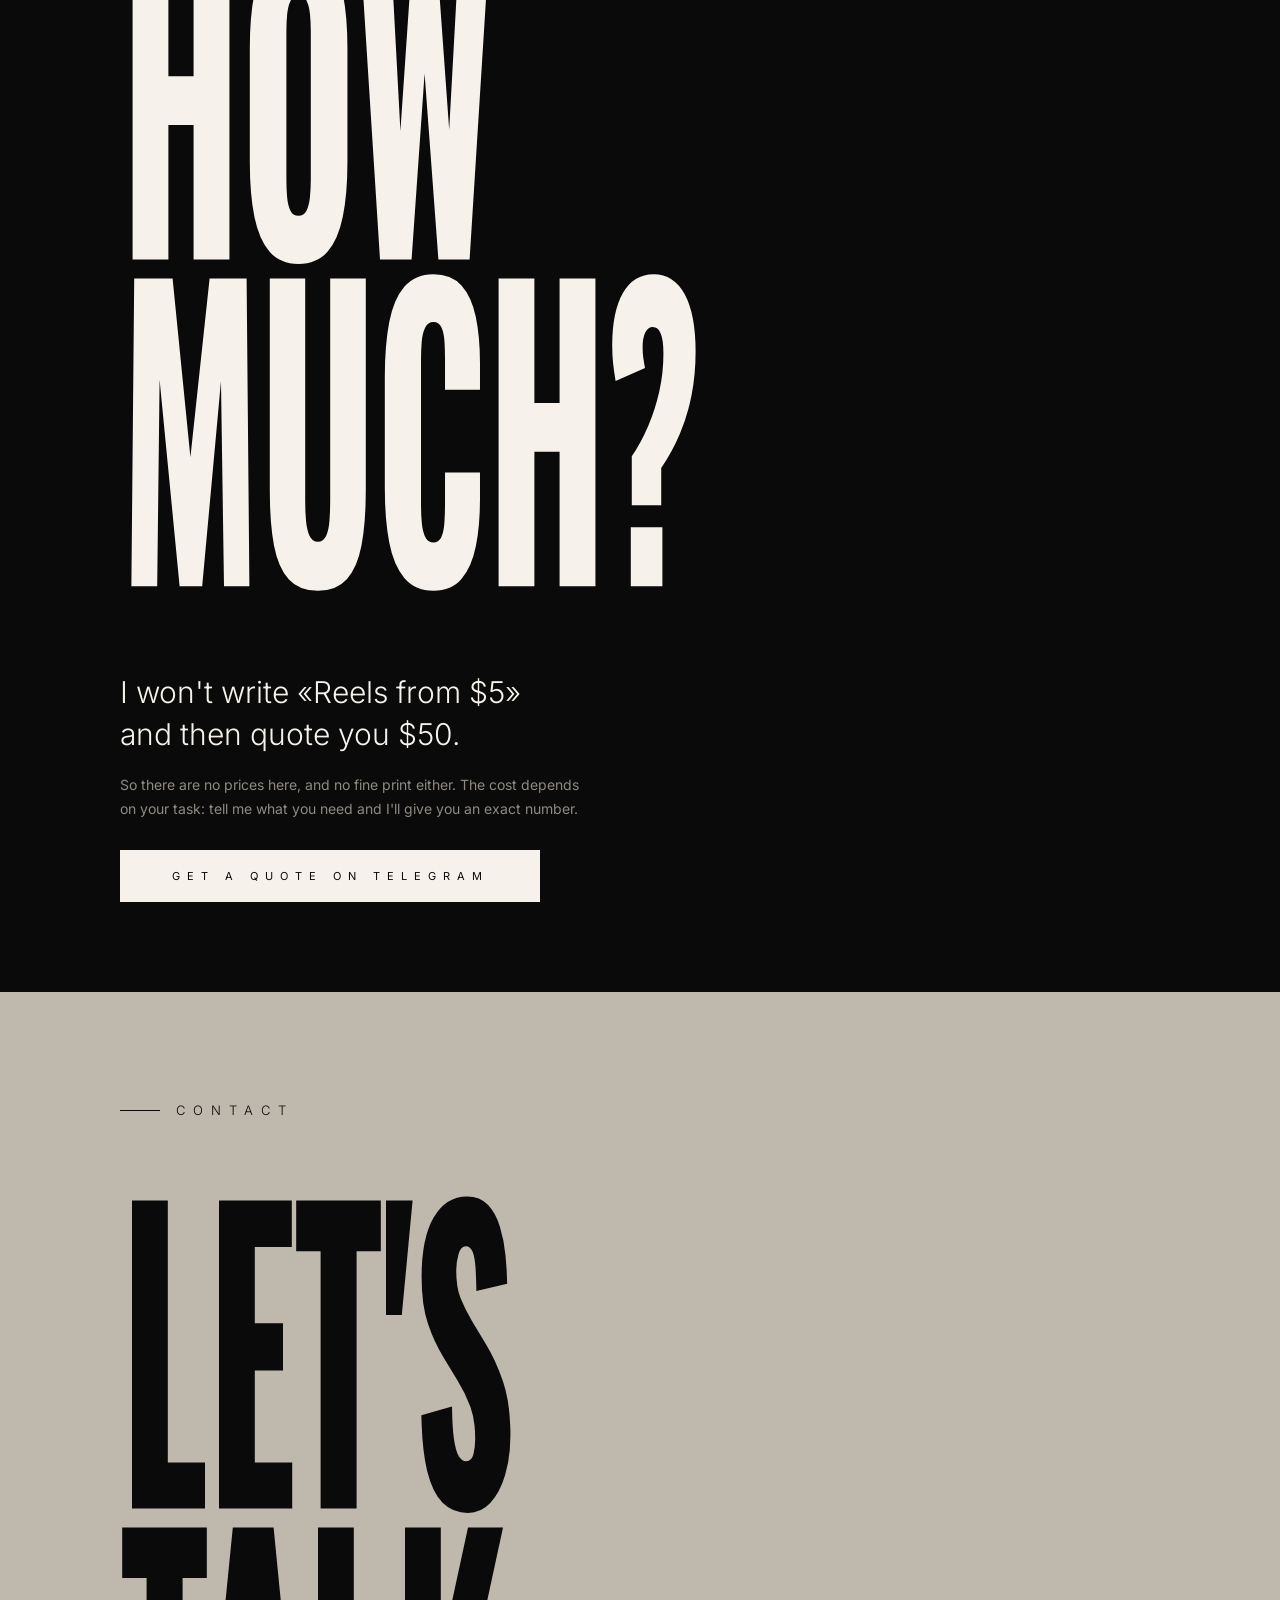
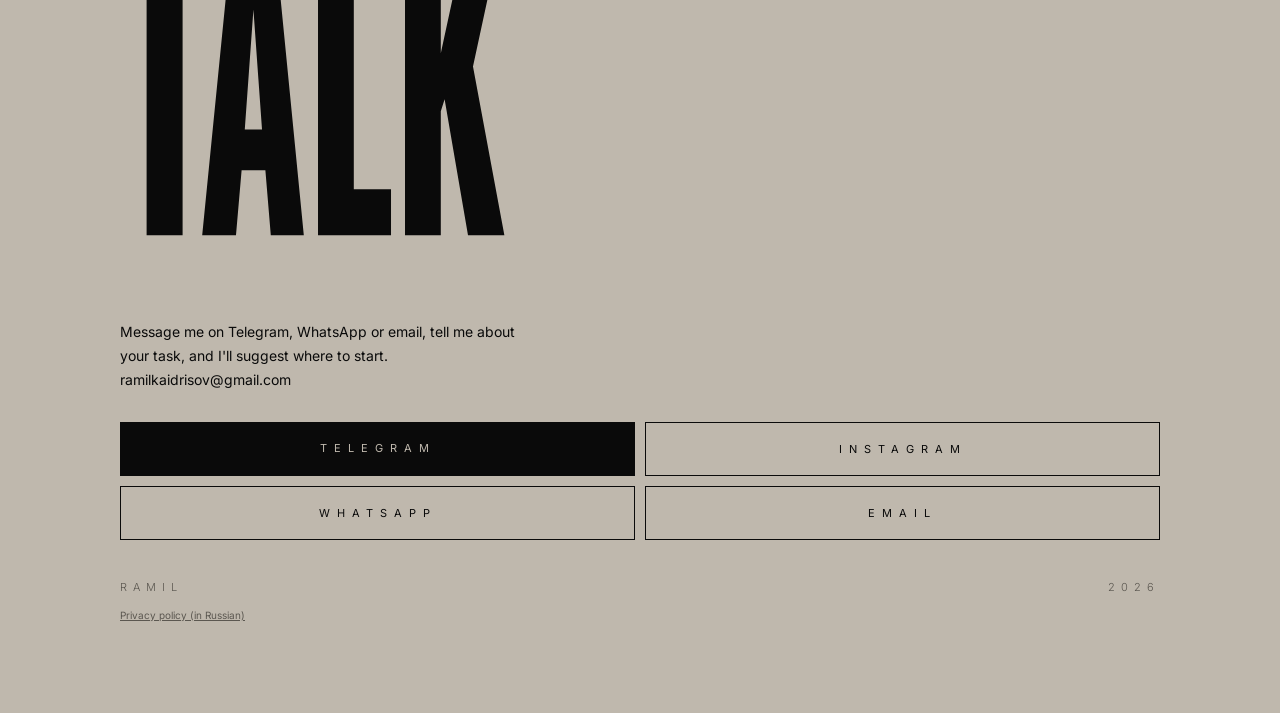
==== commit 3adc36df: "Анимации: буквы на первом экране, бегущая лента, появление блоков, счётчики в кейсах, подсветка карт" ====
--- a/en/index.html
+++ b/en/index.html
@@ -150,6 +150,23 @@
   .c-btns{grid-template-columns:1fr 1fr}
   #top .btn{max-width:420px}
 }
+
+/* motion (16.11): hero letter rise, marquee band, scroll reveal, card spotlight; all off for reduced motion */
+.hero-word .ch{display:inline-block;opacity:0;transform:translateY(.35em);transition:opacity .7s cubic-bezier(.2,.7,.2,1),transform .9s cubic-bezier(.2,.7,.2,1)}
+.hero-list span{display:block;opacity:0;filter:blur(8px);transition:opacity .8s,filter .8s}
+.ready .hero-word .ch{opacity:1;transform:none}
+.ready .hero-list span{opacity:1;filter:none}
+.band{background:var(--ink);color:var(--dust);overflow:hidden;padding:18px 0;border-top:1px solid #2a2927;border-bottom:1px solid #2a2927}
+.band .track{display:flex;width:max-content;animation:band 28s linear infinite}
+.band span{font-family:Oswald;font-weight:200;font-size:26px;letter-spacing:4px;text-transform:uppercase;white-space:nowrap;padding-right:28px}
+@keyframes band{to{transform:translateX(-50%)}}
+.rv{opacity:0;transform:translateY(26px);filter:blur(6px);transition:opacity .9s cubic-bezier(.2,.7,.2,1),transform .9s cubic-bezier(.2,.7,.2,1),filter .9s}
+.rv.on{opacity:1;transform:none;filter:none}
+.svc{position:relative}
+.svc:before{content:'';position:absolute;inset:0;pointer-events:none;opacity:0;transition:opacity .3s;
+  background:radial-gradient(260px circle at var(--mx,50%) var(--my,50%),rgba(191,184,173,.10),transparent 70%)}
+@media (hover:hover){.svc:hover:before{opacity:1}}
+@media (prefers-reduced-motion:reduce){.hero-word .ch,.hero-list span,.rv{opacity:1;transform:none;filter:none;transition:none}.band .track{animation:none}}
 </style>
 </head>
 <body>
@@ -174,6 +191,8 @@
     </div>
   </div>
 </section>
+
+<div class="band" aria-hidden="true"><div class="track"><span>Editing · Scripts · Carousels · Funnels · AI agents ·</span><span>Editing · Scripts · Carousels · Funnels · AI agents ·</span><span>Editing · Scripts · Carousels · Funnels · AI agents ·</span><span>Editing · Scripts · Carousels · Funnels · AI agents ·</span><span>Editing · Scripts · Carousels · Funnels · AI agents ·</span><span>Editing · Scripts · Carousels · Funnels · AI agents ·</span></div></div>
 
 <section id="services" class="dark">
   <div class="in">
@@ -316,5 +335,40 @@
   document.querySelectorAll('.reel-row video,.anim video').forEach(o=>{if(o!==v)o.muted=true});
   v.muted=!v.muted;if(!v.muted){v.currentTime=0;v.play()}}));
 </script>
+<script>
+(function(){
+  var rm = matchMedia('(prefers-reduced-motion: reduce)').matches;
+  // hero: split the big word into letters and the side list into lines
+  var hw = document.querySelector('.hero-word'), i = 0;
+  if (hw) hw.innerHTML = hw.innerHTML.split(/(<br>)/).map(function(p){
+    return p === '<br>' ? p : p.split('').map(function(c){ return '<span class="ch" style="transition-delay:' + (0.06 * i++) + 's">' + c + '</span>'; }).join('');
+  }).join('');
+  var hl = document.querySelector('.hero-list');
+  if (hl) hl.innerHTML = hl.innerHTML.split('<br>').map(function(t, k){ return '<span style="transition-delay:' + (0.5 + 0.12 * k) + 's">' + t + '</span>'; }).join('');
+  requestAnimationFrame(function(){ requestAnimationFrame(function(){ document.body.classList.add('ready'); }); });
+  // scroll reveal
+  var els = document.querySelectorAll('section:not(#top) h2, .svc, .step, .why > div, .case, .lead, .txt');
+  var io = new IntersectionObserver(function(es){ es.forEach(function(e){ if (e.isIntersecting){ e.target.classList.add('on'); io.unobserve(e.target); } }); }, {rootMargin: '0px 0px -8% 0px'});
+  els.forEach(function(el){ el.classList.add('rv'); io.observe(el); });
+  // case numbers: count up the "after" value
+  document.querySelectorAll('.stat .big').forEach(function(b){
+    var n = b.lastChild; if (!n || n.nodeType !== 3) return;
+    var m = n.data.match(/^(\s*)(\d+)(?:([,.])(\d+))?(.*)$/); if (!m) return;
+    var whole = +m[2], dec = m[4] || '', sep = m[3] || '', val = whole + (dec ? +('0.' + dec) : 0);
+    var fmt = function(x){ return m[1] + (dec ? x.toFixed(dec.length).replace('.', sep) : Math.round(x)) + m[5]; };
+    if (rm) return;
+    n.data = fmt(0);
+    var o = new IntersectionObserver(function(es){ if (!es[0].isIntersecting) return; o.disconnect();
+      var t0 = performance.now(), d = 1600;
+      (function step(t){ var k = Math.min(1, (t - t0) / d); n.data = fmt(val * (1 - Math.pow(1 - k, 3))); if (k < 1) requestAnimationFrame(step); })(t0);
+    }, {threshold: .6});
+    o.observe(b);
+  });
+  // service cards: light follows the cursor
+  document.querySelectorAll('.svc').forEach(function(c){
+    c.addEventListener('pointermove', function(e){ var r = c.getBoundingClientRect(); c.style.setProperty('--mx', (e.clientX - r.left) + 'px'); c.style.setProperty('--my', (e.clientY - r.top) + 'px'); });
+  });
+})();
+</script>
 </body>
 </html>
